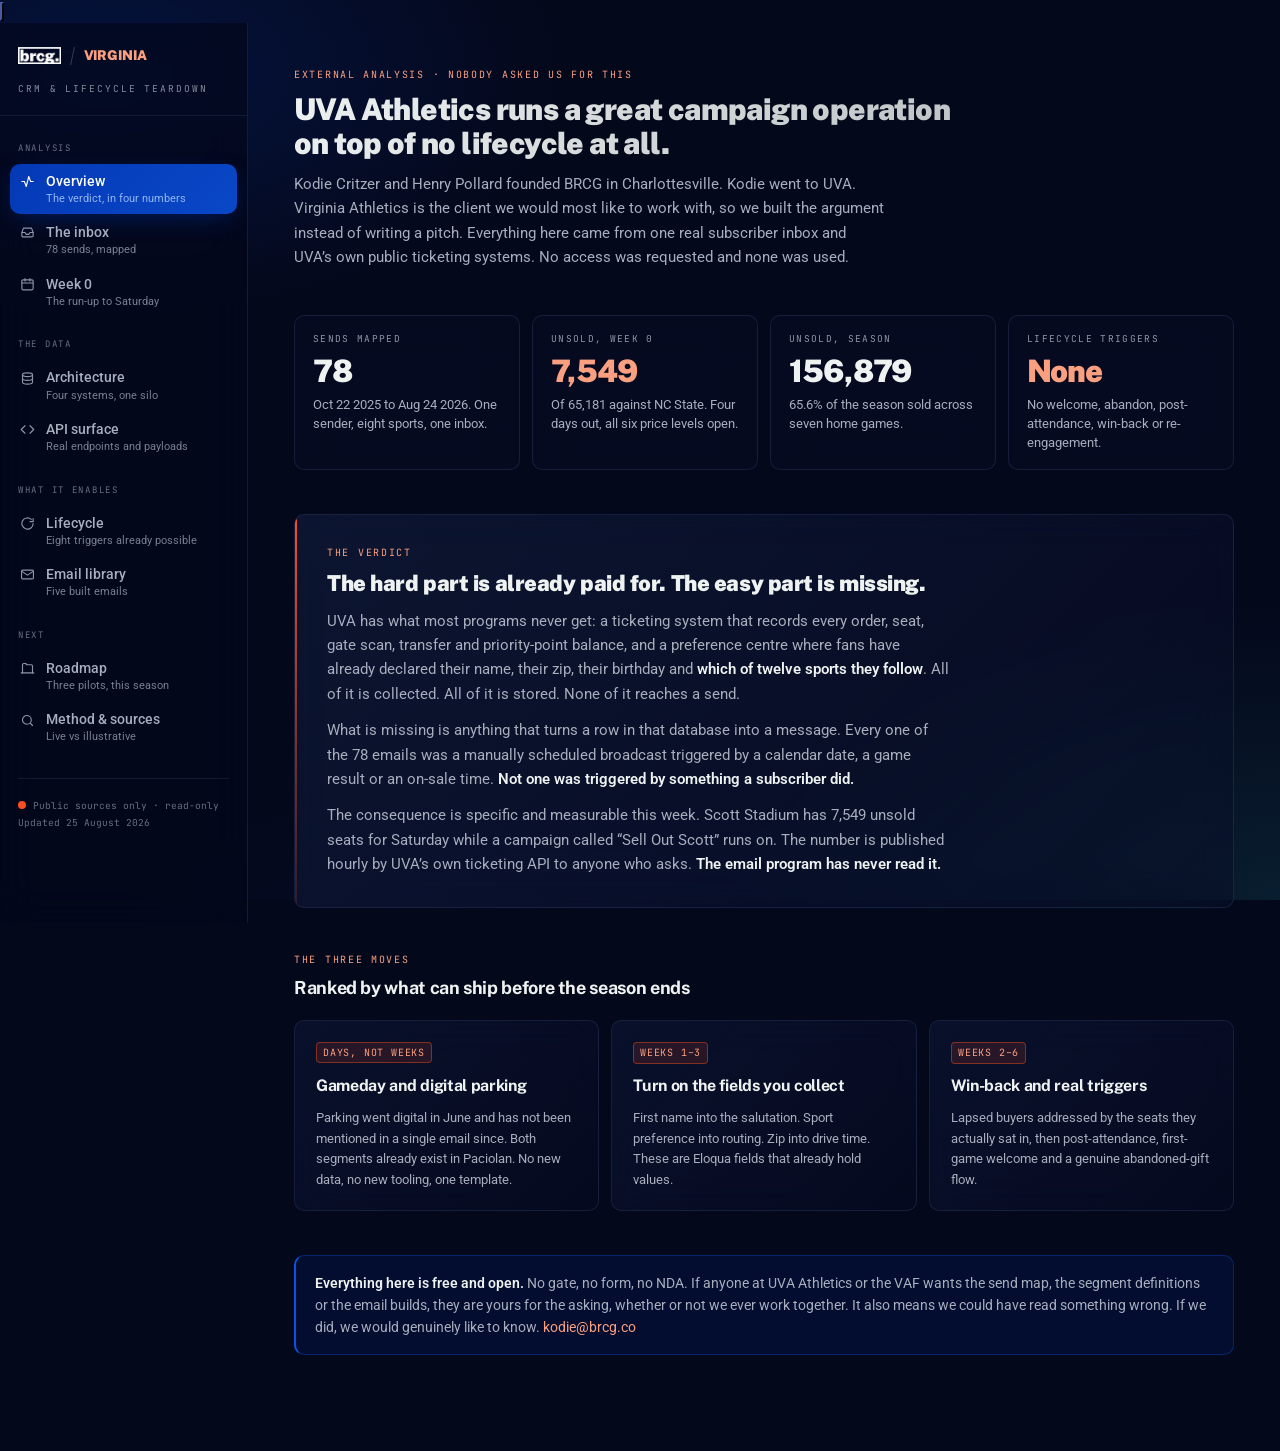
==== index.html @ 4c3d3c2e "Rebuild as a Rover / IRONMAN generation portal Replaces the six-page static site with the portal pat" ====
<!DOCTYPE html>
<html lang="en">
<head>
<meta charset="utf-8">
<meta name="viewport" content="width=device-width, initial-scale=1">
<title>UVA Athletics &times; BRCG &mdash; CRM &amp; Lifecycle Teardown</title>
<meta name="description" content="An unsolicited CRM and lifecycle teardown of the UVA Athletics fan email program, built from a real subscriber inbox and public ticketing data by BRCG in Charlottesville.">
<meta property="og:title" content="UVA Athletics &times; BRCG &mdash; CRM &amp; Lifecycle Teardown">
<meta property="og:description" content="78 sends in 10 months of great campaign ops with no lifecycle underneath. 7,549 seats unsold for Week 0. Every figure read from UVA's own systems.">
<meta name="robots" content="index,follow">
<link rel="preconnect" href="https://fonts.googleapis.com">
<link rel="preconnect" href="https://fonts.gstatic.com" crossorigin>
<link href="https://fonts.googleapis.com/css2?family=Public+Sans:wght@400;600;700;900&family=Roboto:wght@400;500&family=JetBrains+Mono:wght@400;500&display=swap" rel="stylesheet">
<link rel="stylesheet" href="styles.css">
</head>
<body>

<button id="mtoggle" aria-expanded="false" aria-label="Toggle navigation">
  <svg viewBox="0 0 24 24" fill="none" stroke="currentColor" stroke-width="2" stroke-linecap="round">
    <path d="M3 6h18M3 12h18M3 18h18"/></svg>
</button>

<div id="app">
  <aside id="side">
    <div class="lockup">
      <img class="b" src="assets/brcg-logo-white.png" alt="BRCG">
      <span class="x"></span>
      <span style="font-family:'Public Sans',sans-serif;font-weight:900;font-size:13.5px;letter-spacing:-.01em;color:hsl(var(--im-fg))">VIRGINIA</span>
    </div>
    <div class="subtitle">CRM &amp; lifecycle teardown</div>
    <nav id="nav"></nav>
    <div class="foot">
      <span class="live-dot"></span>Public sources only &middot; read-only<br>
      <span id="upd"></span>
    </div>
  </aside>

  <main>
    <section class="panel on" id="p-overview">
  <div class="eyebrow">External analysis &middot; nobody asked us for this</div>
  <h2 class="ttl">UVA Athletics runs a great campaign operation<br>on top of no lifecycle at all.</h2>
  <p class="lede">
    Kodie Critzer and Henry Pollard founded BRCG in Charlottesville. Kodie went to UVA. Virginia Athletics is
    the client we would most like to work with, so we built the argument instead of writing a pitch. Everything
    here came from one real subscriber inbox and UVA&rsquo;s own public ticketing systems. No access was
    requested and none was used.
  </p>

  <div class="grid g4 sec">
    <div class="stat"><div class="k">Sends mapped</div><div class="v">78</div><div class="s">Oct 22 2025 to Aug 24 2026. One sender, eight sports, one inbox.</div></div>
    <div class="stat acc"><div class="k">Unsold, Week 0</div><div class="v">7,549</div><div class="s">Of 65,181 against NC State. Four days out, all six price levels open.</div></div>
    <div class="stat"><div class="k">Unsold, season</div><div class="v">156,879</div><div class="s">65.6% of the season sold across seven home games.</div></div>
    <div class="stat acc"><div class="k">Lifecycle triggers</div><div class="v">None</div><div class="s">No welcome, abandon, post-attendance, win-back or re-engagement.</div></div>
  </div>

  <div class="sec verdict">
    <div class="eyebrow">The verdict</div>
    <h3>The hard part is already paid for. The easy part is missing.</h3>
    <p>UVA has what most programs never get: a ticketing system that records every order, seat, gate scan,
    transfer and priority-point balance, and a preference centre where fans have already declared their name,
    their zip, their birthday and <strong>which of twelve sports they follow</strong>. All of it is collected.
    All of it is stored. None of it reaches a send.</p>
    <p>What is missing is anything that turns a row in that database into a message. Every one of the 78 emails
    was a manually scheduled broadcast triggered by a calendar date, a game result or an on-sale time.
    <strong>Not one was triggered by something a subscriber did.</strong></p>
    <p>The consequence is specific and measurable this week. Scott Stadium has 7,549 unsold seats for Saturday
    while a campaign called &ldquo;Sell Out Scott&rdquo; runs on. The number is published hourly by UVA&rsquo;s
    own ticketing API to anyone who asks. <strong>The email program has never read it.</strong></p>
  </div>

  <div class="sec">
    <div class="sec-h"><div class="eyebrow">The three moves</div>
      <h3>Ranked by what can ship before the season ends</h3></div>
    <div class="grid g3">
      <div class="card"><span class="tag brand">Days, not weeks</span>
        <h3 style="font-size:16px;margin-top:11px">Gameday and digital parking</h3>
        <p class="note" style="margin-top:9px">Parking went digital in June and has not been mentioned in a
        single email since. Both segments already exist in Paciolan. No new data, no new tooling, one
        template.</p></div>
      <div class="card"><span class="tag brand">Weeks 1&ndash;3</span>
        <h3 style="font-size:16px;margin-top:11px">Turn on the fields you collect</h3>
        <p class="note" style="margin-top:9px">First name into the salutation. Sport preference into routing.
        Zip into drive time. These are Eloqua fields that already hold values.</p></div>
      <div class="card"><span class="tag brand">Weeks 2&ndash;6</span>
        <h3 style="font-size:16px;margin-top:11px">Win-back and real triggers</h3>
        <p class="note" style="margin-top:9px">Lapsed buyers addressed by the seats they actually sat in, then
        post-attendance, first-game welcome and a genuine abandoned-gift flow.</p></div>
    </div>
  </div>

  <div class="sec">
    <div class="banner"><b>Everything here is free and open.</b> No gate, no form, no NDA. If anyone at
    UVA Athletics or the VAF wants the send map, the segment definitions or the email builds, they are yours
    for the asking, whether or not we ever work together. It also means we could have read something wrong.
    If we did, we would genuinely like to know. <a href="mailto:kodie@brcg.co">kodie@brcg.co</a></div>
  </div>
</section><section class="panel" id="p-inbox">
  <div class="eyebrow">01 &middot; The inbox</div>
  <h2 class="ttl">78 emails. One sender. Zero segmentation.</h2>
  <p class="lede">
    Pulled from a live UVA Athletics subscriber inbox between Oct 22 2025 and Aug 24 2026. Every send arrives
    from <code>updates@go.virginiasports.com</code> on Oracle Eloqua. Cadence is roughly one every four days,
    across eight sports, to one person, regardless of stated interest.
  </p>

  <div class="grid g4 sec">
    <div class="stat"><div class="k">Total sends</div><div class="v">78</div>
      <div class="s">306 days. 75 from Eloqua, 2 CavFutures, 1 personal Outlook.</div></div>
    <div class="stat"><div class="k">Average gap</div><div class="v">3.9d</div>
      <div class="s">August ran one every 2.3 days, including two on Aug 19 thirteen hours apart.</div></div>
    <div class="stat acc"><div class="k">Personalization</div><div class="v">0%</div>
      <div class="s">First name is required on their own form and appears in no send.</div></div>
    <div class="stat"><div class="k">Sending stacks</div><div class="v">3</div>
      <div class="s">Eloqua, personal Outlook, Mailchimp. Zero integration between them.</div></div>
  </div>

  <div class="sec">
    <div class="sec-h"><div class="eyebrow">The finding that reframes everything</div>
      <h3>UVA already collects the segmentation it is not using</h3>
      <p>The public form at <code>app.virginiasports.com/preferences</code>, linked in the footer of all 78
      emails, asks every subscriber for their identity, their interests and their sports. It writes all of it
      to Eloqua. Nothing reads it back.</p></div>
    <div class="grid g3">
      <div class="card"><div class="eyebrow">Identity collected</div>
        <p class="note" style="margin-top:11px;line-height:2">
        <b style="color:hsl(var(--foreground))">First name</b> &mdash; required<br>
        <b style="color:hsl(var(--foreground))">Last name</b> &mdash; required<br>
        Zip / postal code<br>Birthday (MM/DD/YYYY)</p></div>
      <div class="card"><div class="eyebrow">Content categories</div>
        <p class="note" style="margin-top:11px;line-height:2">
        Ticket Information &amp; Special Offers<br>Virginia Athletics Foundation<br>
        Virginia Sports Properties<br>Jeff White &middot; Weekly Hoo Mail<br>
        <b style="color:hsl(var(--foreground))">Game Day Info</b></p></div>
      <div class="card"><div class="eyebrow">Sport preferences stored</div>
        <p class="note" style="margin-top:11px">All Sports, Football, Baseball, Softball, Volleyball,
        Men&rsquo;s &amp; Women&rsquo;s Basketball, Men&rsquo;s &amp; Women&rsquo;s Lacrosse,
        Men&rsquo;s &amp; Women&rsquo;s Soccer, All Other Olympic Sports.</p>
        <p class="note" style="margin-top:10px"><code>hiddenField&ndash;hiddenField12</code></p></div>
    </div>
    <div class="banner warn" style="margin-top:14px"><b>And the one control that does work is the blunt one.</b>
    Every footer reads &ldquo;by unsubscribing you are opting out of ALL email communications from University of
    Virginia Athletics.&rdquo; Granular preferences on the way in, a single global switch on the way out. A donor
    who wants fewer football promos has one lever, and pulling it also ends VAF communications, season-ticket
    renewals and postseason notices.</div>
  </div>

  <div class="sec">
    <div class="sec-h"><div class="eyebrow">What the calendar proves</div>
      <h3>Triggers observed, and triggers never observed</h3></div>
    <div class="cmp">
      <div class="col">
        <span class="tag neutral">Observed</span>
        <h3>What fires a send today</h3>
        <ul>
          <li>A game result</li>
          <li>A ticket on-sale date</li>
          <li>A schedule release</li>
          <li>A coach hire</li>
          <li>A date on the marketing calendar</li>
        </ul>
      </div>
      <div class="col next">
        <span class="tag brand">Not observed</span>
        <h3>What never fires a send</h3>
        <ul>
          <li>Signing up</li>
          <li>Abandoning a cart or a gift</li>
          <li>Walking through the gate</li>
          <li>Failing to renew</li>
          <li>Listing or transferring a ticket</li>
          <li>Crossing a priority-points threshold</li>
        </ul>
      </div>
    </div>
  </div>
</section><section class="panel" id="p-week0">
  <div class="eyebrow">02 &middot; Week 0</div>
  <h2 class="ttl">22 sends into kickoff.<br>The best window of the year.</h2>
  <p class="lede">
    Virginia opens the 2026 season at home against NC State on Saturday Aug 29, a Week 0 kickoff with no
    competition for attention. Between June 1 and August 24 the program sent 22 emails into that window, ten
    of them in August alone. This is the highest-intent selling period on the calendar.
  </p>

  <div class="grid g4 sec">
    <div class="stat"><div class="k">Sends, Jun 1 to Aug 24</div><div class="v">22</div><div class="s">84 days, one every 3.8 days. No gap longer than 11 days.</div></div>
    <div class="stat"><div class="k">Sends in August</div><div class="v">10</div><div class="s">23 days, one every 2.3 days. Two on Aug 19, thirteen hours apart.</div></div>
    <div class="stat acc"><div class="k">Home games on sale</div><div class="v">7 of 7</div><div class="s">Verified on the live Paciolan store. NC State included.</div></div>
    <div class="stat acc"><div class="k">Emails using known data</div><div class="v">0</div><div class="s">No first name, no sport, no zip, no purchase history.</div></div>
  </div>

  <div class="sec">
    <div class="sec-h"><div class="eyebrow">Credit where it is due</div>
      <h3>This is a functioning campaign operation and the offer work is good</h3></div>
    <div class="grid g3">
      <div class="card"><p class="note"><b style="color:hsl(var(--foreground))">Real price laddering.</b>
        Mini plans from $99, Family Four Pack from $25 a seat, $50 lower-endzone pairs, 25% and 30% flash
        windows.</p></div>
      <div class="card"><p class="note"><b style="color:hsl(var(--foreground))">Partner revenue delivered.</b>
        REVELxp tailgates, a Papa John&rsquo;s tie-in and Virginia Sports Properties inventory all
        monetised.</p></div>
      <div class="card"><p class="note"><b style="color:hsl(var(--foreground))">Shipping on deadline.</b>
        22 sends in 84 days with no missed week. That is the hard part, and it is already solved.</p></div>
    </div>
  </div>

  <div class="sec">
    <div class="sec-h"><div class="eyebrow">Live inventory</div>
      <h3>The whole season, by how full it is</h3>
      <p>Saturday is the tightest ticket on the schedule by a wide margin. Every other home game is sitting
      around 61%.</p></div>
    <div class="card"><div class="tw"><table class="slt">
      <thead><tr><th></th><th>Opponent</th><th class="num">Kickoff</th><th>Sold</th>
      <th class="num" style="text-align:right">%</th>
      <th class="num" style="text-align:right">Seats left</th></tr></thead>
      <tbody><tr class="hot">
          <td style="width:34px"><img src="https://s3.us-west-2.amazonaws.com/pachtml-production/www/virginia/images/logos/NCState.png" alt=""></td>
          <td class="opp">NC State</td>
          <td class="num">Sat Aug 29 &middot; 3:30 PM</td>
          <td style="width:120px"><div class="bar"><i style="width:88.4%"></i></div></td>
          <td class="num" style="text-align:right">88.4%</td>
          <td class="num" style="text-align:right">7,549</td>
        </tr><tr>
          <td style="width:34px"><img src="https://s3.us-west-2.amazonaws.com/pachtml-production/www/virginia/images/logos/NorfolkState.png" alt=""></td>
          <td class="opp">Norfolk State</td>
          <td class="num">Fri Sep 11 &middot; 7:00 PM</td>
          <td style="width:120px"><div class="bar"><i style="width:60.4%"></i></div></td>
          <td class="num" style="text-align:right">60.4%</td>
          <td class="num" style="text-align:right">25,816</td>
        </tr><tr>
          <td style="width:34px"><img src="https://s3.us-west-2.amazonaws.com/pachtml-production/www/virginia/images/logos/Delaware.png" alt=""></td>
          <td class="opp">Delaware</td>
          <td class="num">Sat Sep 26 &middot; TBD</td>
          <td style="width:120px"><div class="bar"><i style="width:61.7%"></i></div></td>
          <td class="num" style="text-align:right">61.7%</td>
          <td class="num" style="text-align:right">24,943</td>
        </tr><tr>
          <td style="width:34px"><img src="https://s3.us-west-2.amazonaws.com/pachtml-production/www/virginia/images/logos/Syracuse.png" alt=""></td>
          <td class="opp">Syracuse</td>
          <td class="num">Sat Oct 10 &middot; TBD</td>
          <td style="width:120px"><div class="bar"><i style="width:61.6%"></i></div></td>
          <td class="num" style="text-align:right">61.6%</td>
          <td class="num" style="text-align:right">25,048</td>
        </tr><tr>
          <td style="width:34px"><img src="https://s3.us-west-2.amazonaws.com/pachtml-production/www/virginia/images/logos/Duke.png" alt=""></td>
          <td class="opp">Duke</td>
          <td class="num">Fri Oct 23 &middot; 7:00 PM</td>
          <td style="width:120px"><div class="bar"><i style="width:64.7%"></i></div></td>
          <td class="num" style="text-align:right">64.7%</td>
          <td class="num" style="text-align:right">22,999</td>
        </tr><tr>
          <td style="width:34px"><img src="https://s3.us-west-2.amazonaws.com/pachtml-production/www/virginia/images/logos/California.png" alt=""></td>
          <td class="opp">California</td>
          <td class="num">Sat Nov 14 &middot; TBD</td>
          <td style="width:120px"><div class="bar"><i style="width:61.0%"></i></div></td>
          <td class="num" style="text-align:right">61.0%</td>
          <td class="num" style="text-align:right">25,388</td>
        </tr><tr>
          <td style="width:34px"><img src="https://s3.us-west-2.amazonaws.com/pachtml-production/www/virginia/images/logos/NorthCarolina.png" alt=""></td>
          <td class="opp">North Carolina</td>
          <td class="num">Sat Nov 21 &middot; TBD</td>
          <td style="width:120px"><div class="bar"><i style="width:61.4%"></i></div></td>
          <td class="num" style="text-align:right">61.4%</td>
          <td class="num" style="text-align:right">25,136</td>
        </tr></tbody></table></div>
      <p class="note" style="margin-top:14px">Seven home games &middot; 456,261 seats &middot;
      65.6% sold &middot; <b style="color:hsl(var(--foreground))">156,879 still available
      across the season</b>. Read from <code>pac-api/catalog/eventDetailMPT</code>, Aug 25 2026.</p>
    </div>
  </div>

  <div class="sec">
    <div class="sec-h"><div class="eyebrow">The gaps</div>
      <h3>Seven things the run-up left on the table</h3>
      <p>None of these require a new platform, a data purchase or a migration.</p></div>
    <div class="card"><div class="tw"><table>
      <thead><tr><th style="width:104px">Gap</th><th style="width:42%">What was missing</th>
        <th>The send that should have gone</th></tr></thead>
      <tbody>
        <tr><td><span class="tag bad">Parking</span></td>
          <td>Parking went digital on Jun 24. Hangtags gone for football, both basketballs and baseball.
          Announced as a news post, 66 days before kickoff. <strong>Never mentioned in any of the 22
          emails.</strong></td>
          <td>Permit holders only, T&minus;21 and T&minus;5. Screenshot walkthrough, app deep link, transfer
          instructions. The highest-volume support call UVA is about to receive, and entirely preventable.</td></tr>
        <tr><td><span class="tag bad">Gameday</span></td>
          <td>The preference centre offers a &ldquo;Game Day Info&rdquo; category and subscribers opt into it.
          Four days out, the last send was a tailgate upsell.</td>
          <td>Thursday before each home game to ticket holders. Kickoff, gates, bag policy, digital ticket and
          parking retrieval, weather. Zero sell.</td></tr>
        <tr><td><span class="tag bad">Win-back</span></td>
          <td>A 2024 season-ticket holder who did not renew received the identical 22 sends as someone who has
          never purchased. Paciolan knows the difference.</td>
          <td>Name the real section and row. Same-or-better seat for Week 0. Proven intent is the cheapest
          conversion in the file.</td></tr>
        <tr><td><span class="tag bad">Sport</span></td>
          <td>Men&rsquo;s basketball schedule news went to the whole file on Aug 20, nine days before a football
          home opener. Twelve sport preferences sit unused in Eloqua.</td>
          <td>One trigger, split on the sport-affinity field already on the record. A segmentation build, not a
          data build.</td></tr>
        <tr><td><span class="tag bad">Geography</span></td>
          <td>Zip is collected. A fan in Charlottesville and one in Northern Virginia got the same push for a
          3:30 Saturday kickoff.</td>
          <td>Drive-time framing by radius. Inside 30 miles, 60 to 120, and beyond.</td></tr>
        <tr><td><span class="tag bad">Identity</span></td>
          <td>First name is required on the subscription form and appears in zero sends. The Aug 18 letter from
          the Director of Athletics opens &ldquo;Wahoo Nation.&rdquo;</td>
          <td>A one-line template change with no data work behind it. The lowest-effort item on this list.</td></tr>
        <tr><td><span class="tag bad">Support</span></td>
          <td>The Aug 24 game-week email routes questions to a ticket office open Monday to Friday, 9 to 5.
          The game is Saturday.</td>
          <td>Self-serve block with app deep links, plus a gameday SMS line. Deflect the call rather than route
          it somewhere closed.</td></tr>
      </tbody></table></div></div>
  </div>
</section><section class="panel" id="p-data">
  <div class="eyebrow">03 &middot; Architecture</div>
  <h2 class="ttl">Three systems that hold everything<br>and one that sends everything.</h2>
  <p class="lede">
    The fan email program runs on Oracle Eloqua via WMT Digital. VAF major-gift outreach happens one to one from
    personal Outlook. CavFutures NIL is on Mailchimp. Paciolan sits underneath all of it holding the
    transactional truth. The four do not talk.
  </p>

  <div class="sec">
    <div class="sec-h"><div class="eyebrow">Today</div><h3>Every arrow that should exist is missing</h3></div>
    <div class="card"><div class="tw"><table>
      <thead><tr><th style="width:118px">State</th><th style="width:150px">System</th>
        <th>What it holds, and what it does not do with it</th></tr></thead>
      <tbody>
        <tr><td><span class="tag good">Live</span><div style="font-size:12.5px;margin-top:7px">Ticketing</div></td>
          <td><strong>Paciolan</strong></td>
          <td>Orders, seats, gate scans, transfers, resale listings, priority points, giving level, parking
          SKUs, membership tier. The richest behavioural data in the building.
          <code>org VIRGINIA</code> <code>account 772</code></td></tr>
        <tr><td><span class="tag good">Live</span><div style="font-size:12.5px;margin-top:7px">Email</div></td>
          <td><strong>Oracle Eloqua</strong></td>
          <td>First name, last name, zip, birthday, six content categories, twelve sport preferences. Collected
          on the public preference form, written to hidden fields, never merged into a send. Run by WMT
          Digital.</td></tr>
        <tr><td><span class="tag bad">Silo</span><div style="font-size:12.5px;margin-top:7px">Major gifts</div></td>
          <td><strong>Personal Outlook</strong></td>
          <td>One-to-one VAF outreach from a personal mailbox. No record reaches the email platform, so a
          major-gift prospect can receive a mass solicitation the same week.</td></tr>
        <tr><td><span class="tag bad">Silo</span><div style="font-size:12.5px;margin-top:7px">NIL</div></td>
          <td><strong>Mailchimp</strong></td>
          <td>CavFutures on a separate list with separate suppression. Invisible to both of the others.</td></tr>
      </tbody></table></div></div>
    <div class="banner" style="margin-top:14px"><b>One exception worth crediting.</b> Ticketing and fundraising
    already meet at checkout. The NC State event record carries an <code>OFFERS_AND_ROUNDUPS</code> block with a
    VAF donation at $250 / $100 / $50 / $25 / $10 plus a round-up. The silo this teardown describes is an email
    silo, not a systems silo.</div>
  </div>

  <div class="sec">
    <div class="sec-h"><div class="eyebrow">What we would build</div>
      <h3>A lifecycle layer that replaces nothing</h3>
      <p>Eloqua stays. Paciolan stays. WMT stays. A thin layer reads behaviour, resolves identity, and lets a
      send be entered by something a fan did rather than a date on a calendar.</p></div>
    <div class="grid g3">
      <div class="card"><span class="tag good">Source</span>
        <h3 style="font-size:16px;margin-top:11px">Paciolan + Eloqua</h3>
        <p class="note" style="margin-top:9px">Order history, gate scans, points, transfers, live inventory,
        plus the preference-centre fields already captured against each contact.</p></div>
      <div class="card"><span class="tag brand">New</span>
        <h3 style="font-size:16px;margin-top:11px">Identity and event layer</h3>
        <p class="note" style="margin-top:9px">Reconcile the Paciolan patron ID against the Eloqua contact.
        Emit behavioural events: purchased, scanned, lapsed, listed, upgraded, abandoned.</p></div>
      <div class="card"><span class="tag good">Send</span>
        <h3 style="font-size:16px;margin-top:11px">Eloqua, unchanged</h3>
        <p class="note" style="margin-top:9px">Same platform, same templates, same agency. The only difference
        is what can start a send.</p></div>
    </div>
  </div>

  <div class="sec">
    <div class="sec-h"><div class="eyebrow">The record</div><h3>Four layers already on a patron</h3></div>
    <div class="card"><div class="tw"><table>
      <thead><tr><th style="width:22%">Layer</th><th style="width:36%">What it holds</th>
        <th>What it unlocks</th><th style="width:118px">State</th></tr></thead>
      <tbody>
        <tr><td><strong>Identity and location</strong></td>
          <td>Account ID, name, email, mailing address and zip, phone, household links.</td>
          <td>First-name merge, drive-time segmentation, household de-duplication.</td>
          <td><span class="tag good">Collected</span></td></tr>
        <tr><td><strong>Transactions</strong></td>
          <td>Every order by event: section, row, seat, price level, promo used, add-ons, purchase date
          relative to the game, channel.</td>
          <td>Win-back on real seats, partial-plan completion, tier upgrade paths.</td>
          <td><span class="tag good">Collected</span></td></tr>
        <tr><td><strong>Access and behaviour</strong></td>
          <td>Barcode scans at the gate, digital transfers, resale listings, My Account logins, app installs.</td>
          <td>Post-attendance follow-up, no-show recovery, churn detection before renewal.</td>
          <td><span class="tag good">Collected</span></td></tr>
        <tr><td><strong>Giving and priority</strong></td>
          <td>Priority-points balance, giving level, VAF tier, seat and parking eligibility, pledge status.</td>
          <td>Points-threshold nudges, benefit-gated offers, donor onboarding.</td>
          <td><span class="tag warn">Hidden</span></td></tr>
      </tbody></table></div></div>
    <div class="banner warn" style="margin-top:14px"><b>The priority-points case is the sharpest one.</b>
    The patron endpoint returns <code>custPriPoints</code>, <code>donPriPoints</code>,
    <code>orderPriPtsTotal</code> and <code>priPtsTotal</code> on every account load. But UVA&rsquo;s live config
    has <code>myprioritypoints.enabled = false</code> and <code>newmygivinghistory.enabled = false</code>, so the
    fan cannot see the balance in My Account either. It is computed continuously and shown to nobody.</div>
  </div>

  <div class="sec">
    <div class="sec-h"><div class="eyebrow">Platform capability</div>
      <h3>Switched on and unused, or switched off entirely</h3>
      <p>Read from the public config endpoint. These are features UVA already pays for.</p></div>
    <div class="cmp">
      <div class="col">
        <span class="tag good">Enabled</span>
        <h3>Never mentioned in an email</h3>
        <ul>
          <li><code>findPromotions</code> + <code>promos</code> &mdash; a targeted promotion engine</li>
          <li><code>donationoffers</code> + <code>donationpages</code> &mdash; giving inside the ticket cart</li>
          <li><code>addons</code>, <code>combos</code> &mdash; parking and chairbacks bundled at purchase</li>
          <li><code>students</code> with Shibboleth SSO &mdash; student ticketing</li>
        </ul>
      </div>
      <div class="col next">
        <span class="tag warn">Off, or configured onto nothing</span>
        <h3>Capability paid for, not used</h3>
        <ul>
          <li><code>myprioritypoints</code>, <code>newmygivinghistory</code> &mdash; both false</li>
          <li><code>billplans</code> &mdash; enabled, but <code>HAS_BILL_PLANS</code> false on all ten upcoming events</li>
          <li><code>maxOrderHistoryMonthRange</code> &mdash; 12 months, shorter than the win-back window</li>
          <li><code>displayallfees</code> &mdash; false, so fees appear late in the flow</li>
        </ul>
      </div>
    </div>
  </div>
</section><section class="panel" id="p-apis">
  <div class="eyebrow">04 &middot; API surface</div>
  <h2 class="ttl">The endpoints that already answer<br>every question a send would ask.</h2>
  <p class="lede">
    Paciolan&rsquo;s developer documentation is partner-gated. Everything below instead comes from UVA&rsquo;s own
    live implementation: the public catalog endpoints, and a network capture of one ordinary logged-in fan
    session. The route names and field names are the real ones. No personal data appears anywhere here.
  </p>

  <div class="sec">
    <div class="sec-h"><div class="eyebrow">The routes</div><h3>Eight calls the site already makes</h3></div>
    <div class="card"><div class="tw"><table>
      <thead><tr><th style="width:38%">Endpoint</th><th>Returns</th><th style="width:24%">Drives</th></tr></thead>
      <tbody>
        <tr><td><code>pac-api/catalog/eventDetailMPT/{season}/{event}</code></td>
          <td>Capacity, unsold count, sold-out flag, promo flag, on-sale timestamp, donation offers.</td>
          <td>Inventory-aware sends. Scarcity versus discount.</td></tr>
        <tr><td><code>pac-api/seat-availability/event-id/{id}/pricelevel</code></td>
          <td>Availability by price tier, hold codes, platinum markers.</td>
          <td>Tier-targeted offers, upgrade paths.</td></tr>
        <tr><td><code>pac-api/orderhistory</code></td>
          <td>Purchase history by event.</td><td>Lapsed win-back, partial-plan completion.</td></tr>
        <tr><td><code>pac-api/orderhistory/pendingTransfers</code></td>
          <td>Tickets transferred but not yet accepted.</td><td>Churn signal, guest capture.</td></tr>
        <tr><td><code>pac-api/order/ballena/upgrades</code></td>
          <td>Upgrade offers available against seats already owned.</td>
          <td>A personalised, revenue-positive email nobody sends.</td></tr>
        <tr><td><code>pac-api/memberships</code></td>
          <td>Membership tier and status.</td><td>Benefit gating, renewal timing.</td></tr>
        <tr><td><code>app/ws/patron/{id}/myAccount</code></td>
          <td>Priority points, student flag, exchange / transfer / return rights.</td>
          <td>Points-threshold nudges, eligibility-aware offers.</td></tr>
        <tr><td><code>pac-api/consumer/gql</code></td>
          <td>GraphQL. Every upcoming event across every sport in one call.</td>
          <td>Cross-sport pull, dynamic schedule modules.</td></tr>
      </tbody></table></div></div>
  </div>

  <div class="sec">
    <div class="sec-h"><div class="eyebrow">Real payload</div><h3>Event inventory</h3>
      <p>Trimmed from the live NC State response. One object carries the seat count, the theme, the on-sale
      time and the entire donation ladder.</p></div>
    <div class="card">
      <span class="tag brand">GET</span>
      <div class="code-frame" style="margin-top:11px">pac-api/catalog/eventDetailMPT/F26/F01</div>
      <div class="code-frame" style="margin-top:12px;word-break:normal">{<br>
      &nbsp;&nbsp;"ITEMCD": "F01",&nbsp;&nbsp;"EVENTNAME": "NC State",<br>
      &nbsp;&nbsp;"FAC_TITLE": "Scott Stadium",<br>
      &nbsp;&nbsp;"EVENTDTFAC": "2026-08-29T15:30:00.000Z",<br>
      &nbsp;&nbsp;"SALEFROMDT": "2026-07-01T09:00:00.000Z",<br>
      &nbsp;&nbsp;"SOLD_OUT": false,&nbsp;&nbsp;"HASPROMO": true,<br>
      &nbsp;&nbsp;<b style="color:hsl(var(--im-fg))">"AVAILABLE": 7549,</b>&nbsp;&nbsp;&nbsp;&nbsp;&#47;&#47; the number no email reads<br>
      &nbsp;&nbsp;<b style="color:hsl(var(--im-fg))">"TOTALCAPACITY": 65181,</b><br>
      &nbsp;&nbsp;"HAS_BILL_PLANS": false,<br>
      &nbsp;&nbsp;"EVENT_MESSAGE": "Paint the Town ORANGE! Fan-First discounts...",<br>
      &nbsp;&nbsp;"OFFERS_AND_ROUNDUPS": [{ "CATEGORY": "DO",<br>
      &nbsp;&nbsp;&nbsp;&nbsp;"OFFER_DETAILS": { "ITEMNAME": "Virginia Athletics Foundation Donation",<br>
      &nbsp;&nbsp;&nbsp;&nbsp;&nbsp;&nbsp;"ALLOWCUSTOMERAMOUNT": "Y",<br>
      &nbsp;&nbsp;&nbsp;&nbsp;&nbsp;&nbsp;"AMOUNTS": [25000, 10000, 5000, 2500, 1000] } }]&nbsp;&nbsp;&#47;&#47; cents<br>
      }</div>
    </div>
  </div>

  <div class="sec">
    <div class="sec-h"><div class="eyebrow">Real payload</div><h3>Patron record</h3>
      <p>Shape only, values removed. Note the four points fields, all populated on every account load, none of
      them surfaced to the fan or to a send.</p></div>
    <div class="card">
      <span class="tag brand">GET</span>
      <div class="code-frame" style="margin-top:11px">app/ws/patron/{id}/myAccount</div>
      <div class="code-frame" style="margin-top:12px;word-break:normal">{ "value": {<br>
      &nbsp;&nbsp;<b style="color:hsl(var(--im-fg))">"custPriPoints"</b>,&nbsp;&nbsp;&nbsp;&nbsp;&#47;&#47; customer priority points<br>
      &nbsp;&nbsp;<b style="color:hsl(var(--im-fg))">"donPriPoints"</b>,&nbsp;&nbsp;&nbsp;&nbsp;&nbsp;&#47;&#47; donor priority points<br>
      &nbsp;&nbsp;<b style="color:hsl(var(--im-fg))">"orderPriPtsTotal"</b>,&nbsp;&#47;&#47; points from orders<br>
      &nbsp;&nbsp;<b style="color:hsl(var(--im-fg))">"priPtsTotal"</b>,&nbsp;&nbsp;&nbsp;&nbsp;&nbsp;&nbsp;&#47;&#47; combined total<br>
      &nbsp;&nbsp;"patronVo": { "fname", "lname", "patronId", "cstmType", "isStudent",<br>
      &nbsp;&nbsp;&nbsp;&nbsp;"exchfl", "transferfl", "returnfl" },&nbsp;&nbsp;&#47;&#47; entitlements<br>
      &nbsp;&nbsp;"relatedSites": [ &#47;* seat + parking selection portals *&#47; ]<br>
      } }</div>
    </div>
  </div>

  <div class="sec">
    <div class="sec-h"><div class="eyebrow">Data template</div><h3>The merge-field contract</h3>
      <p>What a lifecycle layer would expose to the template. Every field below exists today. None require new
      data collection.</p></div>
    <div class="card"><div class="tw"><table>
      <thead><tr><th style="width:22%">Field</th><th style="width:28%">Source</th><th>Example</th>
        <th style="width:104px">In use</th></tr></thead>
      <tbody>
        <tr><td><code>first_name</code></td><td>Eloqua preference form</td><td class="num">Kodie</td><td><span class="tag bad">No</span></td></tr>
        <tr><td><code>sport_affinity[]</code></td><td>Eloqua hiddenField&ndash;12</td><td class="num">["football","mbb"]</td><td><span class="tag bad">No</span></td></tr>
        <tr><td><code>drive_time</code></td><td>Eloqua zip + patron address</td><td class="num">20 min</td><td><span class="tag bad">No</span></td></tr>
        <tr><td><code>last_seat</code></td><td>pac-api/orderhistory</td><td class="num">117 / K / 9-10</td><td><span class="tag bad">No</span></td></tr>
        <tr><td><code>games_attended</code></td><td>Barcode scans</td><td class="num">4 of 7</td><td><span class="tag bad">No</span></td></tr>
        <tr><td><code>priority_points</code></td><td>app/ws/patron myAccount</td><td class="num">84</td><td><span class="tag bad">No</span></td></tr>
        <tr><td><code>upgrade_offer</code></td><td>order/ballena/upgrades</td><td class="num">Preferred, +$34</td><td><span class="tag bad">No</span></td></tr>
        <tr><td><code>event.available</code></td><td>catalog/eventDetailMPT</td><td class="num">7549</td><td><span class="tag bad">No</span></td></tr>
        <tr><td><code>event.pct_sold</code></td><td>Derived</td><td class="num">88.4</td><td><span class="tag bad">No</span></td></tr>
        <tr><td><code>parking_sku</code></td><td>Order add-ons</td><td class="num">null</td><td><span class="tag bad">No</span></td></tr>
      </tbody></table></div></div>
  </div>

  <div class="sec">
    <div class="sec-h"><div class="eyebrow">Data template</div><h3>A worked trigger binding</h3>
      <p>The same 600px Eloqua template, entered by a behaviour instead of a calendar date.</p></div>
    <div class="card">
      <div class="code-frame" style="word-break:normal">
      <span style="color:hsl(var(--muted-foreground)/.7)"># entry</span><br>
      when:&nbsp;&nbsp;&nbsp;&nbsp;&nbsp;&nbsp;orderhistory.last_order_season in ["F24", "F25"]<br>
      &nbsp;&nbsp;&nbsp;&nbsp;&nbsp;&nbsp;&nbsp;&nbsp;&nbsp;&nbsp;and orderhistory.orders_this_season == 0<br>
      &nbsp;&nbsp;&nbsp;&nbsp;&nbsp;&nbsp;&nbsp;&nbsp;&nbsp;&nbsp;and event.days_until between 3 and 10<br><br>
      <span style="color:hsl(var(--muted-foreground)/.7)"># suppression</span><br>
      unless:&nbsp;&nbsp;&nbsp;&nbsp;contact.opted_out<br>
      &nbsp;&nbsp;&nbsp;&nbsp;&nbsp;&nbsp;&nbsp;&nbsp;&nbsp;&nbsp;or orderhistory.has_order(event.id)<br>
      &nbsp;&nbsp;&nbsp;&nbsp;&nbsp;&nbsp;&nbsp;&nbsp;&nbsp;&nbsp;or sends.last_7d &gt;= 2<br><br>
      <span style="color:hsl(var(--muted-foreground)/.7)"># payload</span><br>
      merge:<br>
      &nbsp;&nbsp;first_name:&nbsp;&nbsp;&nbsp;&nbsp;&nbsp;patron.fname<br>
      &nbsp;&nbsp;last_seat:&nbsp;&nbsp;&nbsp;&nbsp;&nbsp;&nbsp;orderhistory.last.section + "/" + row<br>
      &nbsp;&nbsp;games_attended: scans.count(season="F25")<br>
      &nbsp;&nbsp;points:&nbsp;&nbsp;&nbsp;&nbsp;&nbsp;&nbsp;&nbsp;&nbsp;patron.priPtsTotal<br>
      &nbsp;&nbsp;seats_left:&nbsp;&nbsp;&nbsp;&nbsp;&nbsp;event.AVAILABLE<br>
      &nbsp;&nbsp;pct_sold:&nbsp;&nbsp;&nbsp;&nbsp;&nbsp;&nbsp;&nbsp;100 * (event.TOTALCAPACITY - event.AVAILABLE) / event.TOTALCAPACITY<br>
      &nbsp;&nbsp;upgrade:&nbsp;&nbsp;&nbsp;&nbsp;&nbsp;&nbsp;&nbsp;&nbsp;upgrades.best(patron.id, event.id)<br><br>
      <span style="color:hsl(var(--muted-foreground)/.7)"># measure</span><br>
      against:&nbsp;&nbsp;&nbsp;holdout 10%, orders attributed 7-day click / 1-day view
      </div>
    </div>
  </div>
</section><section class="panel" id="p-lifecycle">
  <div class="eyebrow">05 &middot; Lifecycle</div>
  <h2 class="ttl">Eight sends the ticketing system<br>could already be firing.</h2>
  <p class="lede">
    Each one names the field that drives it. None require new data collection, a platform migration or leaving
    Eloqua. Seven home games remain after Week 0, which is seven live tests rather than a planning cycle.
  </p>

  <div class="sec">
    <div class="card"><div class="tw"><table>
      <thead><tr><th style="width:104px">Trigger</th><th style="width:30%">Signal</th>
        <th>The send</th><th style="width:124px">Timing</th></tr></thead>
      <tbody>
        <tr><td><span class="tag brand">Proximity</span></td>
          <td><code>zip</code> + <code>orders_lifetime = 0</code> + <code>opens &gt; 25%</code></td>
          <td><strong>&ldquo;You&rsquo;re 20 minutes from kickoff.&rdquo;</strong> One offer at the entry price,
          plus the parking instruction.</td><td class="num">T&minus;5 days</td></tr>
        <tr><td><span class="tag brand">Abandon</span></td>
          <td>evenue checkout session with no completed order</td>
          <td><strong>Wire the existing creative to the actual event.</strong> UVA already built this. The
          Aug 19 &ldquo;Finish Making Your Impact&rdquo; email exists and looks right; it just went out as a
          batch to people with no abandoned gift.</td><td class="num">T+2h, T+24h</td></tr>
        <tr><td><span class="tag brand">Attendance</span></td>
          <td><code>barcode_scan</code> on <code>first_order</code></td>
          <td><strong>&ldquo;You were 1 of 64,217.&rdquo;</strong> Multi-game step-up to attendees, a separate
          quieter note to no-shows.</td><td class="num">Whistle +90m</td></tr>
        <tr><td><span class="tag brand">Lapsed</span></td>
          <td><code>last_order_season</code> in F24/F25, no F26 order</td>
          <td><strong>&ldquo;Section 117 is still open.&rdquo;</strong> Name the real seats, offer
          same-or-better.</td><td class="num">T&minus;10 days</td></tr>
        <tr><td><span class="tag brand">Partial</span></td>
          <td><code>orders_this_season</code> vs <code>home_games_total</code></td>
          <td><strong>Complete the season, priced at the delta.</strong> Show what they own, show the gap,
          charge the difference.</td><td class="num">After game two</td></tr>
        <tr><td><span class="tag brand">Parking</span></td>
          <td><code>has_ticket = true</code> AND <code>parking_sku = null</code></td>
          <td><strong>Attach the pass and explain the new system.</strong> A revenue line and a support-cost
          line at the same time.</td><td class="num">T&minus;10, T&minus;3</td></tr>
        <tr><td><span class="tag brand">Points</span></td>
          <td><code>priPtsTotal</code> against the next tier</td>
          <td><strong>&ldquo;You&rsquo;re 41 points from priority parking.&rdquo;</strong> A progress bar and
          the exact gift that closes it.</td><td class="num">Quarterly</td></tr>
        <tr><td><span class="tag brand">Resale</span></td>
          <td><code>pendingTransfers</code> + secondary listings</td>
          <td><strong>Two branches.</strong> One game listed: help them sell it. Four or more: a renewal at
          risk, route it to a human at the VAF.</td><td class="num">On listing</td></tr>
      </tbody></table></div></div>
  </div>

  <div class="sec">
    <div class="sec-h"><div class="eyebrow">A worked journey</div>
      <h3>One fan, one season, entered by behaviour</h3></div>
    <div class="card flow">
      <div class="st"><div class="when">Week &minus;1</div><div class="what">
        <b>Win-back</b><span>Bought in 2025, nothing yet in 2026. The email names Section 117 and offers the
        same seats at last year&rsquo;s price. Entry: <code>orderhistory</code>.</span></div></div>
      <div class="st"><div class="when">Purchase +1h</div><div class="what">
        <b>Confirmation that sells nothing</b><span>Seats, kickoff, how digital parking works now, what to
        bring. Suppresses every promo for 48 hours.</span></div></div>
      <div class="st"><div class="when">Thursday</div><div class="what">
        <b>Gameday logistics</b><span>Gates, bag policy, ticket and parking retrieval, weather, traffic. Zero
        sell. Entry: holds a ticket for a home game in 48 hours.</span></div></div>
      <div class="st"><div class="when">Whistle +90m</div><div class="what">
        <b>Post-attendance</b><span>Scanned in, so the recap is true for them. Attendance count, next home
        game, upgrade offer if one exists. Entry: <code>barcode_scan</code>.</span></div></div>
      <div class="st"><div class="when">Game +3d</div><div class="what">
        <b>Points and progress</b><span>Balance after this purchase and distance to the next benefit tier. The
        number Paciolan already computes and nobody sees.</span></div></div>
      <div class="st"><div class="when">Season end</div><div class="what">
        <b>Renewal, priced honestly</b><span>Games attended, what they spent one at a time, what the season
        plan would have cost. Entry: final home game scanned.</span></div></div>
    </div>
  </div>

  <div class="sec">
    <div class="sec-h"><div class="eyebrow">Operating rules</div>
      <h3>How to run it so the numbers mean something</h3></div>
    <div class="grid g3">
      <div class="card"><span class="tag brand">Holdout</span>
        <h3 style="font-size:16px;margin-top:11px">10% of every trigger</h3>
        <p class="note" style="margin-top:9px">Withhold a random tenth from each behavioural send. Without it,
        incrementality is a guess and every win gets attributed to whichever email arrived last.</p></div>
      <div class="card"><span class="tag brand">Governance</span>
        <h3 style="font-size:16px;margin-top:11px">A frequency cap across teams</h3>
        <p class="note" style="margin-top:9px">On Aug 19 two emails went out thirteen hours apart from two
        different teams. A shared cap and a priority order stops that without a meeting.</p></div>
      <div class="card"><span class="tag brand">Suppression</span>
        <h3 style="font-size:16px;margin-top:11px">Behaviour beats calendar</h3>
        <p class="note" style="margin-top:9px">Anyone in a triggered flow drops out of the broadcast for its
        duration. Buyers stop seeing acquisition offers the moment they buy.</p></div>
    </div>
  </div>
</section><section class="panel" id="p-emails">
  <div class="eyebrow">06 &middot; Email library</div>
  <h2 class="ttl">UVA&rsquo;s own template. Five better sends.</h2>
  <p class="lede">
    Every mockup is built on UVA&rsquo;s real Eloqua template, not an interpretation of it. Same 600px table,
    same Arial, same navy and orange, same 2px buttons, and the live header, nav and footer images pulled
    straight from <code>img.virginiasports.com</code>. Nothing here needs a redesign or a new ESP. The only
    thing that changed is what the email knows about the person opening it.
  </p>
  <div class="banner" style="margin-top:22px"><b>The dark block at the bottom of each email is BRCG
  annotation</b>, deliberately styled so it cannot be mistaken for part of UVA&rsquo;s template.</div>
  <div class="sec">
    <div id="mstrip"></div>
    <div id="mwrap"></div>
  </div>
</section><section class="panel" id="p-roadmap">
  <div class="eyebrow">07 &middot; Roadmap</div>
  <h2 class="ttl">Three pilots, ranked by<br>what could ship before the season ends.</h2>
  <p class="lede">
    There are seven home games left after Week 0. That is seven live tests, not a planning cycle. Everything
    below runs on the current stack. Eloqua stays, Paciolan stays, nothing migrates. The order is by
    time-to-value, not by size.
  </p>

  <div class="sec grid" style="gap:12px">
    <div class="card">
      <div style="display:flex;justify-content:space-between;gap:16px;align-items:center;flex-wrap:wrap">
        <div style="display:flex;gap:11px;align-items:center;flex-wrap:wrap">
          <span class="tag brand">Pilot 1</span>
          <h3 style="font-size:16px">Gameday and digital parking</h3></div>
        <span class="tag neutral">Days, not weeks</span></div>
      <p class="note" style="margin-top:12px;max-width:92ch">The Thursday-before logistics email to ticket
      holders, and the digital-parking walkthrough to permit holders. Both segments already exist in Paciolan.
      No new data, no new tooling, one template. Deflects support volume on the first Saturday of a brand-new
      parking system. <b style="color:hsl(var(--foreground))">Lowest effort, fastest payback.</b></p>
    </div>
    <div class="card">
      <div style="display:flex;justify-content:space-between;gap:16px;align-items:center;flex-wrap:wrap">
        <div style="display:flex;gap:11px;align-items:center;flex-wrap:wrap">
          <span class="tag brand">Pilot 2</span>
          <h3 style="font-size:16px">Turn on the fields you already collect</h3></div>
        <span class="tag neutral">Weeks 1&ndash;3</span></div>
      <p class="note" style="margin-top:12px;max-width:92ch">First name into the salutation. Sport preference
      into routing, so basketball news stops landing on football-only fans. Zip into drive-time framing. These
      are Eloqua fields that already hold values, so this is a template and segmentation build, not a data
      project. <b style="color:hsl(var(--foreground))">Highest leverage per hour.</b></p>
    </div>
    <div class="card">
      <div style="display:flex;justify-content:space-between;gap:16px;align-items:center;flex-wrap:wrap">
        <div style="display:flex;gap:11px;align-items:center;flex-wrap:wrap">
          <span class="tag brand">Pilot 3</span>
          <h3 style="font-size:16px">Win-back and the real behavioural triggers</h3></div>
        <span class="tag neutral">Weeks 2&ndash;6, all season</span></div>
      <p class="note" style="margin-top:12px;max-width:92ch">2024 and 2025 purchasers with no 2026 order,
      addressed by the seats they actually sat in. Then the genuine behavioural triggers the program has never
      had: post-attendance follow-up, first-game welcome, and a real abandoned-gift flow for the VAF, one that
      fires on an actual abandoned gift. <b style="color:hsl(var(--foreground))">Biggest revenue line.</b></p>
    </div>
  </div>

  <div class="sec">
    <div class="sec-h"><div class="eyebrow">What we would need</div>
      <h3>Light access, no engineering work, no platform changes</h3></div>
    <div class="grid g2">
      <div class="card"><p class="note">
        <b style="color:hsl(var(--foreground))">Eloqua</b> &mdash; read-only campaign and list views<br>
        <b style="color:hsl(var(--foreground))">Paciolan</b> &mdash; ticketing and donor reporting read access<br>
        <b style="color:hsl(var(--foreground))">VAF reporting</b> &mdash; gift records, last 24 months is enough</p></div>
      <div class="card"><p class="note">
        <b style="color:hsl(var(--foreground))">~60 min</b> with whoever owns the email program<br>
        <b style="color:hsl(var(--foreground))">~60 min</b> with VAF annual giving ops<br>
        <b style="color:hsl(var(--foreground))">~30 min</b> with the Virginia Sports app owner</p></div>
    </div>
  </div>

  <div class="sec verdict">
    <div class="eyebrow">Why us</div>
    <h3>We would love to work with you.</h3>
    <p>That is the honest reason this exists. Kodie grew up in Charlottesville and went to UVA. Henry helped
    build BRCG here. Virginia Athletics is a huge part of both of our lives, and it is the client we would most
    like to have. Nobody asked us for this and there is no invoice behind it.</p>
    <p>Everything on this site is free and open. If anyone at UVA Athletics or the VAF wants the send map, the
    segment definitions or the email builds, they are yours for the asking whether or not we ever work
    together. It all came from a public inbox and public pages, which also means we could have read something
    wrong. If we did, we would genuinely like to know.</p>
    <p><strong><a href="mailto:kodie@brcg.co">kodie@brcg.co</a></strong></p>
  </div>
</section><section class="panel" id="p-method">
  <div class="eyebrow">08 &middot; Method &amp; sources</div>
  <h2 class="ttl">Where every number came from.</h2>
  <p class="lede">
    This teardown was assembled entirely from outside. No access was requested and none was used. Below is
    exactly which source produced which figure, and which values are illustrative rather than live.
  </p>

  <div class="sec">
    <div class="sec-h"><div class="eyebrow">Sources</div><h3>Five, all public</h3></div>
    <ol class="steps card">
      <li><b>A real subscriber inbox.</b> 78 sends from <code>updates@go.virginiasports.com</code> between
      Oct 22 2025 and Aug 24 2026, received by one ordinary fan who opted in through the public form.</li>
      <li><b>The public Paciolan catalog</b> on <code>virginiasports.evenue.net</code>, org
      <code>VIRGINIA</code>, account <code>772</code>. Per-game inventory, price levels, the chairback price
      and the donation ladder. Read Aug 25 2026.</li>
      <li><b>A network capture of one ordinary logged-in fan session</b> on the NC State ticket page. This is
      where the endpoint names and field names come from. No personal data from that session appears anywhere
      on this site.</li>
      <li><b>The public preference centre</b> at <code>app.virginiasports.com/preferences</code>, where the
      twelve sport preferences and the required name fields were confirmed.</li>
      <li><b>virginiasports.com news</b>, including the Jun 24 announcement that parking is going digital.</li>
    </ol>
  </div>

  <div class="sec">
    <div class="sec-h"><div class="eyebrow">Honesty</div><h3>Live versus illustrative</h3></div>
    <div class="cmp">
      <div class="col">
        <span class="tag good">Live</span>
        <h3>Read from UVA&rsquo;s systems</h3>
        <ul>
          <li>Every per-game seat count and sellout percentage</li>
          <li>Capacity, sold-out flag, promo flag, on-sale timestamps</li>
          <li>The $12 chairback price and the VAF donation ladder</li>
          <li>The six named price levels and two price types</li>
          <li>Every endpoint and field name quoted</li>
          <li>Opponent logos, email header, nav and footer images</li>
          <li>All 78 subject lines, dates and send times</li>
        </ul>
      </div>
      <div class="col next">
        <span class="tag warn">Illustrative</span>
        <h3>Scenario, and labelled as such</h3>
        <ul>
          <li>The seat history, attendance record, points balance and upgrade price in the NC State email</li>
          <li>The names and details in the four other email mockups</li>
          <li>Any revenue framing, modelled from public benchmarks rather than UVA&rsquo;s actuals</li>
        </ul>
        <p class="note" style="margin-top:14px">Each scenario field maps to a Paciolan field that would populate
        it in production. The account this was built from has never actually purchased a ticket.</p>
      </div>
    </div>
  </div>

  <div class="sec">
    <div class="banner warn"><b>One thing deliberately excluded.</b> During this work we found a
    security-relevant detail in a vendor&rsquo;s platform configuration, not UVA&rsquo;s. It has been withheld
    from this site and is being handled by responsible disclosure to the vendor first. It is not a UVA finding
    and nothing about it is published here.</div>
  </div>

  <div class="sec">
    <div class="sec-h"><div class="eyebrow">Corrections</div><h3>Tell us if we got something wrong</h3>
      <p>All of this was read from outside, which means it is possible we have misread something. If any of it
      is wrong we would genuinely like to know, and we will correct it.
      <a href="mailto:kodie@brcg.co">kodie@brcg.co</a></p></div>
  </div>
</section>
  </main>
</div>

<script src="data.js"></script>
<script src="app.js"></script>
</body>
</html>
---- styles.css ----
/*
  BRCG × UVA Athletics portal — visual system.
  Chrome (background, sidebar, primary, text) mirrors brcg.co's dark navy
  glassmorphism, matching the Rover / IRONMAN / TruConnect portal generation.
  Client accent is the real UVA Cavalier orange (#F84C1E, sampled from the live
  virginiasports.com Eloqua template).
  Dark-only, same as the rest of the portal family.
*/

:root{
  /* ----- BRCG chrome ----- */
  --brcg-blue:222 96% 38%;         /* #0542BF */
  --brcg-blue-bright:220 91% 47%;  /* #1554D8 */
  --brcg-blue-glow:217 84% 80%;    /* #A3C9F1 */
  --brcg-teal:187 67% 33%;
  --brcg-mint:144 67% 66%;         /* success / live */
  --brcg-gold:45 87% 62%;          /* caution / legacy */
  --brcg-paper:165 14% 94%;
  --brcg-ink-deep:230 75% 6%;      /* #03081D */
  --brcg-ink:230 67% 9%;           /* #050B26 */
  --brcg-ink-soft:226 60% 14%;
  --brcg-ink-hi:224 55% 18%;

  /* ----- UVA client accent (Cavalier orange, sampled from the live email template) ----- */
  --im:13 94% 55%;                 /* #F84C1E */
  --im-bright:13 94% 63%;
  --im-fg:16 92% 74%;              /* readable on dark */
  --im-soft:13 48% 13%;
  --im-glow:13 92% 58%;
  --uva-navy:225 37% 22%;          /* #232D4B, used for data accents only */

  --background:230 75% 6%;
  --foreground:165 14% 94%;
  --card:230 67% 9%;
  --primary:13 94% 55%;
  --secondary:226 60% 14%;
  --muted-foreground:222 14% 70%;
  --border:226 40% 22%;
  --destructive:0 72% 58%;
  --radius:.625rem;
}

*{box-sizing:border-box;margin:0;padding:0;border-color:hsl(var(--border))}
html{color-scheme:dark;-webkit-text-size-adjust:100%}
body{
  font-family:Roboto,system-ui,sans-serif;
  background:hsl(var(--background));
  color:hsl(var(--foreground));
  font-size:15px;line-height:1.55;-webkit-font-smoothing:antialiased;
  background-image:
    radial-gradient(ellipse 60% 45% at 8% 8%, hsl(var(--brcg-blue)/.22) 0%, transparent 60%),
    radial-gradient(ellipse 70% 55% at 100% 100%, hsl(var(--brcg-teal)/.18) 0%, transparent 60%),
    radial-gradient(ellipse 80% 50% at 50% 120%, hsl(var(--brcg-blue)/.12) 0%, transparent 70%);
  background-attachment:fixed;
}
h1,h2,h3,h4{font-family:'Public Sans',system-ui,sans-serif;font-weight:700;letter-spacing:-.02em}
a{color:hsl(var(--im-fg));text-decoration:none}
a:hover{text-decoration:underline}
:focus-visible{outline:2px solid hsl(var(--brcg-blue-glow));outline-offset:2px;border-radius:4px}
code,.mono,.num{font-family:'JetBrains Mono',ui-monospace,monospace;font-variant-numeric:tabular-nums}
::-webkit-scrollbar{width:10px;height:10px}
::-webkit-scrollbar-track{background:transparent}
::-webkit-scrollbar-thumb{background:hsl(var(--border));border-radius:6px;border:2px solid hsl(var(--background))}
::-webkit-scrollbar-thumb:hover{background:hsl(var(--muted-foreground)/.4)}

/* ---------- gate ---------- */
#gate{position:fixed;inset:0;display:grid;place-items:center;z-index:100;padding:24px;
  background:hsl(var(--brcg-ink-deep));
  background-image:
    radial-gradient(ellipse 60% 45% at 12% 10%, hsl(var(--brcg-blue)/.26) 0%, transparent 62%),
    radial-gradient(ellipse 60% 50% at 92% 96%, hsl(var(--im)/.16) 0%, transparent 62%)}
#gate .box{width:100%;max-width:392px}
#gate .lock{display:flex;align-items:center;gap:14px;margin-bottom:36px}
#gate .lock img.b{height:22px;width:auto}
#gate .lock svg{height:19px;width:auto}
#gate h1{font-size:21px;font-weight:700;line-height:1.25}
#gate p{color:hsl(var(--muted-foreground));font-size:13.5px;margin-top:8px;margin-bottom:24px}
#gate input{width:100%;padding:12px 14px;border-radius:var(--radius);
  background:hsl(var(--brcg-ink)/.7);border:1px solid hsl(var(--border));
  color:hsl(var(--foreground));font-family:'JetBrains Mono',monospace;font-size:14px;letter-spacing:.08em;
  backdrop-filter:blur(20px)}
#gate input::placeholder{color:hsl(var(--muted-foreground)/.55);letter-spacing:.04em}
#gate button{width:100%;margin-top:11px;padding:12px;border:0;border-radius:var(--radius);
  color:#fff;font-family:'Public Sans',sans-serif;font-size:14px;font-weight:700;cursor:pointer;
  background:linear-gradient(135deg,hsl(var(--brcg-blue)/.98),hsl(var(--brcg-blue-bright)/.88));
  box-shadow:0 10px 28px -10px hsl(var(--brcg-blue)/.65)}
#gate button:hover{filter:brightness(1.12)}
#gate .err{color:hsl(var(--destructive));font-size:12.5px;margin-top:11px;min-height:17px}

/* ---------- shell ---------- */
#app{display:none;min-height:100vh}
#app.on{display:grid;grid-template-columns:248px 1fr}
aside{position:sticky;top:0;height:100vh;overflow-y:auto;padding:22px 0 34px;
  background:hsl(var(--brcg-ink-deep)/.72);border-right:1px solid hsl(var(--border)/.55);
  backdrop-filter:blur(20px);-webkit-backdrop-filter:blur(20px)}
.lockup{display:flex;align-items:center;gap:11px;padding:0 18px 16px}
.lockup img.b{height:17px;width:auto}
.lockup svg{height:15px;width:auto}
.lockup .x{width:1px;height:18px;background:currentColor;opacity:.22;transform:skewX(-12deg);color:hsl(var(--foreground))}
.subtitle{padding:0 18px 18px;margin-bottom:6px;border-bottom:1px solid hsl(var(--border)/.5);
  font-family:'JetBrains Mono',monospace;font-size:9.5px;letter-spacing:.2em;text-transform:uppercase;
  color:hsl(var(--muted-foreground)/.8)}
nav{display:flex;flex-direction:column;padding:0 10px}
nav .grp{font-family:'JetBrains Mono',monospace;font-size:9px;letter-spacing:.19em;text-transform:uppercase;
  color:hsl(var(--muted-foreground)/.62);padding:20px 8px 8px}
nav button{display:flex;gap:11px;align-items:flex-start;width:100%;text-align:left;cursor:pointer;
  background:none;border:0;border-radius:var(--radius);padding:8px 10px;margin-bottom:1px;
  color:hsl(var(--muted-foreground));font-family:inherit;transition:background .15s,color .15s}
nav button:hover{background:hsl(var(--brcg-ink-soft)/.55);color:hsl(var(--foreground))}
nav button svg{width:15px;height:15px;flex:0 0 15px;margin-top:2px;opacity:.85}
nav button .t{font-size:13.5px;font-weight:500;line-height:1.35;display:block;color:inherit}
nav button .s{font-size:11px;line-height:1.4;display:block;margin-top:1px;color:hsl(var(--muted-foreground)/.72)}
nav button[aria-current="page"]{color:#fff;
  background:linear-gradient(135deg,hsl(var(--brcg-blue)/.95),hsl(var(--brcg-blue-bright)/.85));
  box-shadow:0 8px 24px -8px hsl(var(--brcg-blue)/.5)}
nav button[aria-current="page"] .s{color:hsl(var(--brcg-blue-glow)/.9)}
nav button[aria-current="page"] svg{opacity:1}
aside .foot{margin:24px 18px 0;padding-top:18px;border-top:1px solid hsl(var(--border)/.5);
  font-family:'JetBrains Mono',monospace;font-size:9.5px;line-height:1.85;color:hsl(var(--muted-foreground)/.62)}
aside .foot .live-dot{margin-right:7px}

.live-dot{position:relative;display:inline-block;width:.5rem;height:.5rem;border-radius:9999px;
  background:hsl(var(--im));box-shadow:0 0 0 0 hsl(var(--im)/.5);
  animation:live-pulse 2.8s cubic-bezier(.4,0,.6,1) infinite}
@keyframes live-pulse{0%,100%{box-shadow:0 0 0 0 hsl(var(--im)/.55)}50%{box-shadow:0 0 0 6px hsl(var(--im)/0)}}

main{padding:44px 46px 96px;max-width:1240px;min-width:0}
.panel{display:none}
.panel.on{display:block;animation:fade .22s ease}
@keyframes fade{from{opacity:0;transform:translateY(5px)}to{opacity:1;transform:none}}

/* ---------- kit: heads ---------- */
.eyebrow{font-family:'JetBrains Mono',monospace;font-size:10px;letter-spacing:.17em;
  text-transform:uppercase;color:hsl(var(--im-fg))}
h2.ttl{font-size:30px;font-weight:900;line-height:1.14;margin:9px 0 0;
  background:linear-gradient(135deg,hsl(var(--foreground)) 0%,hsl(var(--foreground)/.72) 100%);
  -webkit-background-clip:text;background-clip:text;color:transparent}
.lede{color:hsl(var(--muted-foreground));font-size:14.5px;max-width:74ch;line-height:1.68;margin-top:13px}
.sec{margin-top:44px}
.sec-h{margin-bottom:18px}
.sec-h h3{font-size:18px;font-weight:700;margin-top:6px}
.sec-h p{color:hsl(var(--muted-foreground));font-size:13.5px;margin-top:6px;max-width:74ch;line-height:1.6}
.note{color:hsl(var(--muted-foreground));font-size:12.5px;line-height:1.65}

/* ---------- kit: panels ---------- */
.card{border-radius:var(--radius);border:1px solid hsl(var(--border)/.6);padding:19px 21px;
  background:linear-gradient(135deg,hsl(var(--brcg-ink-soft)/.55),hsl(var(--brcg-ink)/.38));
  backdrop-filter:blur(20px);-webkit-backdrop-filter:blur(20px)}
.grid{display:grid;gap:12px}
.g2{grid-template-columns:repeat(2,1fr)}
.g3{grid-template-columns:repeat(3,1fr)}
.g4{grid-template-columns:repeat(4,1fr)}

.stat{border-radius:var(--radius);border:1px solid hsl(var(--border)/.6);padding:16px 18px;
  background:hsl(var(--card)/.55);backdrop-filter:blur(20px);transition:border-color .18s}
.stat:hover{border-color:hsl(var(--border))}
.stat .k{font-family:'JetBrains Mono',monospace;font-size:9.5px;letter-spacing:.14em;
  text-transform:uppercase;color:hsl(var(--muted-foreground)/.85)}
.stat .v{font-family:'Public Sans',sans-serif;font-size:31px;font-weight:900;letter-spacing:-.035em;
  margin-top:10px;line-height:1;color:hsl(var(--foreground))}
.stat.acc .v{color:hsl(var(--im-fg))}
.stat .s{font-size:12.5px;color:hsl(var(--muted-foreground));margin-top:9px;line-height:1.5}

/* ---------- kit: tags ---------- */
.tag{display:inline-flex;align-items:center;border-radius:4px;border:1px solid;padding:2px 6px;
  font-family:'JetBrains Mono',monospace;font-size:10px;letter-spacing:.08em;text-transform:uppercase;white-space:nowrap}
.tag.brand{border-color:hsl(var(--im)/.45);background:hsl(var(--im)/.13);color:hsl(var(--im-fg))}
.tag.good{border-color:hsl(var(--brcg-mint)/.4);background:hsl(var(--brcg-mint)/.12);color:hsl(var(--brcg-mint))}
.tag.warn{border-color:hsl(var(--brcg-gold)/.4);background:hsl(var(--brcg-gold)/.12);color:hsl(var(--brcg-gold))}
.tag.bad{border-color:hsl(var(--destructive)/.45);background:hsl(var(--destructive)/.13);color:hsl(var(--destructive))}
.tag.neutral{border-color:hsl(var(--border)/.75);background:hsl(var(--secondary)/.5);color:hsl(var(--muted-foreground))}
.tag.blue{border-color:hsl(var(--brcg-blue-bright)/.5);background:hsl(var(--brcg-blue)/.18);color:hsl(var(--brcg-blue-glow))}

/* ---------- kit: mono chips / code ---------- */
.fld,code{border-radius:4px;border:1px solid hsl(var(--border)/.5);background:hsl(var(--secondary)/.55);
  padding:1px 5px;font-family:'JetBrains Mono',monospace;font-size:11.5px;color:hsl(var(--foreground)/.9)}
.fld{display:inline-block;margin:0 3px 4px 0;word-break:break-all}
.code-frame{border-radius:6px;border:1px solid hsl(var(--border)/.6);background:hsl(var(--brcg-ink-deep)/.72);
  padding:13px;font-family:'JetBrains Mono',monospace;font-size:12px;line-height:1.7;
  overflow-x:auto;color:hsl(var(--foreground)/.88);word-break:break-all}

/* ---------- tables ---------- */
table{width:100%;border-collapse:collapse;font-size:13.5px}
thead th{font-family:'JetBrains Mono',monospace;font-size:9.5px;letter-spacing:.14em;text-transform:uppercase;
  color:hsl(var(--muted-foreground)/.85);text-align:left;font-weight:400;padding:0 14px 9px 0;
  border-bottom:1px solid hsl(var(--border)/.6)}
tbody td{padding:11px 14px 11px 0;border-bottom:1px solid hsl(var(--border)/.35);vertical-align:top;
  line-height:1.55;color:hsl(var(--muted-foreground))}
tbody tr:last-child td{border-bottom:0}
tbody td strong{color:hsl(var(--foreground));font-weight:600}
td.num,th.num{font-family:'JetBrains Mono',monospace;font-variant-numeric:tabular-nums;white-space:nowrap}
.tw{overflow-x:auto;-webkit-overflow-scrolling:touch}

.bar{height:3px;background:hsl(var(--border)/.7);border-radius:2px;overflow:hidden;min-width:66px;margin-top:7px}
.bar i{display:block;height:100%;background:hsl(var(--im))}
.bar.part i{background:hsl(var(--brcg-gold))}

/* ---------- verdict / callout ---------- */
.verdict{border-radius:var(--radius);border:1px solid hsl(var(--border)/.6);padding:30px 32px;
  background:linear-gradient(135deg,hsl(var(--brcg-ink-hi)/.5),hsl(var(--brcg-ink)/.42));
  backdrop-filter:blur(20px);position:relative;overflow:hidden}
.verdict::after{content:'';position:absolute;inset:0 auto 0 0;width:2px;
  background:linear-gradient(180deg,hsl(var(--im)) 0%,hsl(var(--im)/.15) 100%)}
.verdict h3{font-size:22px;font-weight:900;margin:10px 0 12px;line-height:1.26}
.verdict p{color:hsl(var(--muted-foreground));font-size:14.5px;line-height:1.68;max-width:78ch}
.verdict p+p{margin-top:12px}
.verdict strong{color:hsl(var(--foreground));font-weight:600}

.banner{border-radius:var(--radius);padding:16px 19px;font-size:13.5px;line-height:1.65;
  color:hsl(var(--muted-foreground));border:1px solid hsl(var(--brcg-blue-bright)/.35);
  background:hsl(var(--brcg-blue)/.13);border-left:2px solid hsl(var(--brcg-blue-bright))}
.banner b{color:hsl(var(--foreground));font-weight:600}
.banner.warn{border-color:hsl(var(--im)/.4);background:hsl(var(--im)/.1);border-left-color:hsl(var(--im))}
.banner.warn b{color:hsl(var(--im-fg))}

/* ---------- flow / compare ---------- */
.flow .st{display:grid;grid-template-columns:104px 1fr;gap:18px;padding:14px 0;
  border-bottom:1px solid hsl(var(--border)/.35)}
.flow .st:last-child{border-bottom:0}
.flow .st .when{font-family:'JetBrains Mono',monospace;font-size:11px;color:hsl(var(--im-fg));
  letter-spacing:.04em;padding-top:2px}
.flow .st .what b{display:block;font-size:14px;font-weight:600;margin-bottom:3px;color:hsl(var(--foreground))}
.flow .st .what span{font-size:13px;color:hsl(var(--muted-foreground));line-height:1.55}
.cmp{display:grid;grid-template-columns:1fr 1fr;gap:12px}
.cmp .col{border-radius:var(--radius);border:1px solid hsl(var(--border)/.6);padding:20px 22px;
  background:hsl(var(--card)/.5);backdrop-filter:blur(20px)}
.cmp .col.next{border-color:hsl(var(--im)/.3);background:hsl(var(--im-soft)/.45)}
.cmp .col h3{font-size:16px;margin-top:11px}
.cmp ul{list-style:none;margin-top:13px}
.cmp li{font-size:13.5px;line-height:1.55;padding:8px 0 8px 17px;position:relative;
  border-bottom:1px solid hsl(var(--border)/.3);color:hsl(var(--muted-foreground))}
.cmp li:last-child{border-bottom:0}
.cmp li::before{content:'';position:absolute;left:0;top:15px;width:6px;height:1px;background:hsl(var(--muted-foreground)/.6)}
.cmp .col.next li::before{background:hsl(var(--im));height:5px;width:5px;border-radius:50%;top:13px}

/* ---------- connector ---------- */
.cx-grid{display:grid;grid-template-columns:minmax(0,300px) minmax(0,1fr);gap:12px;align-items:start}
.cx-l{display:block;font-family:'JetBrains Mono',monospace;font-size:9.5px;letter-spacing:.13em;
  text-transform:uppercase;color:hsl(var(--muted-foreground)/.85);margin:14px 0 6px}
.cx-l:first-of-type{margin-top:0}
.cx-i{width:100%;padding:9px 11px;border-radius:6px;border:1px solid hsl(var(--border));
  background:hsl(var(--brcg-ink-deep)/.7);color:hsl(var(--foreground));font-family:inherit;font-size:13px;
  appearance:none}
input.cx-i{font-family:'JetBrains Mono',monospace;font-size:12.5px}
select.cx-i{cursor:pointer;
  background-image:linear-gradient(45deg,transparent 50%,hsl(var(--muted-foreground)) 50%),linear-gradient(135deg,hsl(var(--muted-foreground)) 50%,transparent 50%);
  background-position:calc(100% - 15px) calc(50% + 1px),calc(100% - 10px) calc(50% + 1px);
  background-size:5px 5px,5px 5px;background-repeat:no-repeat}
.cx-i:hover,.cx-i:focus{border-color:hsl(var(--im)/.55);outline:none}
.cx-i option{background:#0a0e1c;color:#EEF1EF}
.cx-btn{width:100%;margin-top:14px;padding:9px;border-radius:6px;cursor:pointer;
  border:1px solid hsl(var(--im)/.45);background:hsl(var(--im)/.13);color:hsl(var(--im-fg));
  font-family:'JetBrains Mono',monospace;font-size:11px;letter-spacing:.08em;text-transform:uppercase}
.cx-btn:hover{background:hsl(var(--im)/.22)}
#cx-fields td{padding:7px 12px 7px 0;font-size:12.5px}
#cx-fields td:last-child{text-align:right}

/* ---------- OG card preview ---------- */
.ogcard{aspect-ratio:1200/630;background:#0d0f13;color:#fff;display:flex;flex-direction:column;
  border-radius:6px;overflow:hidden;border:1px solid hsl(var(--border)/.6);
  font-family:'Public Sans',sans-serif;container-type:inline-size}
.og-hd{display:flex;align-items:center;justify-content:space-between;gap:12px;
  padding:3.4cqi 4cqi;border-bottom:.55cqi solid #CE0E2D}
.og-race{font-size:2.4cqi;font-weight:700;letter-spacing:.5cqi}
.og-kind{font-size:1.4cqi;letter-spacing:.28cqi;color:#7d8794;text-transform:uppercase}
.og-mid{flex:1;display:flex;flex-direction:column;justify-content:center;padding:0 4cqi;min-width:0}
.og-big{font-family:'Barlow Condensed',sans-serif;font-weight:900;font-size:14cqi;line-height:.86;
  letter-spacing:-.2cqi;white-space:nowrap}
.og-sub{font-size:2.7cqi;color:#a4adb9;margin-top:1.6cqi}
.og-meter{height:1.3cqi;background:#2a2f38;margin-top:2.6cqi;overflow:hidden}
.og-meter i{display:block;height:100%;background:#CE0E2D}
.og-legs{display:flex;border-top:1px solid rgba(255,255,255,.12);padding:2.4cqi 0}
.og-legs div{flex:1;padding:0 2cqi;border-right:1px solid rgba(255,255,255,.12);min-width:0}
.og-legs div:last-child{border-right:0}
.og-legs .l{font-size:1.3cqi;letter-spacing:.24cqi;color:#7d8794;text-transform:uppercase}
.og-legs .v{font-family:'Barlow Condensed',sans-serif;font-weight:900;font-size:3.8cqi;margin-top:.7cqi;
  white-space:nowrap}

.gallery{display:grid;grid-template-columns:repeat(2,minmax(0,1fr));gap:14px}
.cardslot{border-radius:var(--radius);border:1px solid hsl(var(--border)/.6);padding:18px;
  background:linear-gradient(135deg,hsl(var(--brcg-ink-soft)/.5),hsl(var(--brcg-ink)/.35));backdrop-filter:blur(20px)}
.cardslot-h{margin-bottom:14px}
.cardslot-u{display:flex;gap:9px;align-items:flex-start;margin-top:12px}
.cardslot-u .code-frame{flex:1;min-width:0;font-size:10.5px;line-height:1.55;max-height:66px;overflow:auto}
.cardslot-u .cx-btn{width:auto;margin:0;padding:7px 12px;white-space:nowrap;flex:0 0 auto}
.ogcard.sq{aspect-ratio:1/1}
.ogcard.sq .og-big{font-size:19.9cqi}
.ogcard.sq .og-big.sm{font-size:14.2cqi}
.ogcard.sq .og-big.xs{font-size:10.5cqi}
.ogcard.sq .og-sub{font-size:3.8cqi}
.og-rows{width:100%;margin-top:2.4cqi}
.og-rows div{display:flex;justify-content:space-between;padding:1.1cqi 0;
  border-bottom:1px solid rgba(255,255,255,.12);font-size:2.2cqi;color:#a4adb9}
.og-rows div b{color:#fff;font-weight:700}
.og-rows div.me{color:#fff}
.og-rows div.me b{color:#CE0E2D}
.og-big.sm{font-size:10cqi}
.og-big.xs{font-size:7.4cqi;white-space:normal;line-height:1}

/* ---------- email library ---------- */
.strip{display:flex;gap:7px;flex-wrap:wrap;margin-bottom:28px}
.strip button{font-family:'JetBrains Mono',monospace;font-size:11px;letter-spacing:.05em;padding:7px 12px;
  border-radius:6px;border:1px solid hsl(var(--border)/.6);background:hsl(var(--card)/.5);
  color:hsl(var(--muted-foreground));cursor:pointer;backdrop-filter:blur(20px);transition:all .15s}
.strip button:hover{border-color:hsl(var(--im)/.55);color:hsl(var(--im-fg))}
.strip button[aria-pressed="true"]{color:#fff;border-color:transparent;
  background:linear-gradient(135deg,hsl(var(--im)) 0%,hsl(var(--im-bright)) 100%);
  box-shadow:0 8px 22px -9px hsl(var(--im-glow)/.7)}

.mail{display:grid;grid-template-columns:minmax(0,600px) minmax(0,1fr);gap:26px;align-items:start}
.mail-spec{position:sticky;top:24px}
.mail-spec .row{padding:13px 0;border-bottom:1px solid hsl(var(--border)/.35)}
.mail-spec .row:last-child{border-bottom:0;padding-bottom:0}
.mail-spec .row .k{font-family:'JetBrains Mono',monospace;font-size:9.5px;letter-spacing:.14em;
  text-transform:uppercase;color:hsl(var(--im-fg));margin-bottom:6px}
.mail-spec .row .v{font-size:13.5px;line-height:1.6;color:hsl(var(--muted-foreground))}
.mail-spec .row .v code{font-size:11.5px}

/* the light email creative sits in a device frame on the dark chrome */
.client{border-radius:var(--radius);border:1px solid hsl(var(--border)/.6);padding:16px;min-width:0;
  background:hsl(var(--brcg-ink-deep)/.55);backdrop-filter:blur(20px)}
.client .chrome{border-radius:6px 6px 0 0;border:1px solid hsl(var(--border)/.5);border-bottom:0;
  padding:12px 15px;background:hsl(var(--brcg-ink)/.75)}
.client .chrome .f{font-size:12.5px;display:flex;gap:9px;line-height:1.75;color:hsl(var(--muted-foreground));min-width:0}
.client .chrome .f b{font-family:'JetBrains Mono',monospace;font-size:9px;letter-spacing:.13em;
  text-transform:uppercase;color:hsl(var(--muted-foreground)/.7);min-width:46px;padding-top:5px;font-weight:400}
.client .chrome .f span{color:hsl(var(--foreground)/.92);min-width:0;overflow-wrap:anywhere}
.client .chrome .subj{font-weight:600;color:hsl(var(--foreground))}

/* ---------- email creative ----------
   Extracted from IRONMAN's own site: Source Sans (their body face), a condensed
   heavy uppercase display matching the "IRONMAN MARYLAND" / "CRABBY NATION"
   hero treatment, full-bleed race photography with a scrim, boxy white chip
   labels, the angular arrow CTA, and the course-facts strip. Real assets in
   assets/photo/ pulled from their CDN. Scoped to .em so it never leaks. */
.em{min-width:0;background:#fff;border:1px solid hsl(var(--border)/.5);border-radius:0 0 6px 6px;overflow:hidden;
  font-family:'Source Sans 3',Helvetica,Arial,sans-serif;color:#1c1f24}
.em *{box-sizing:border-box}
.em .disp{font-family:'Barlow Condensed','Source Sans 3',sans-serif;font-weight:900;
  text-transform:uppercase;letter-spacing:-.005em;line-height:.92}

/* header — race lockup on black */
.em .hd{background:#0d0f13;padding:14px 22px;display:flex;align-items:center;justify-content:space-between;gap:16px}
.em .hd img{height:34px;width:auto;display:block}
.em .hd .nv{color:#7d8794;font-size:9px;letter-spacing:.16em;text-transform:uppercase;text-align:right;line-height:1.5}

/* full-bleed photo hero */
.em .phero{position:relative;min-height:268px;display:flex;flex-direction:column;justify-content:flex-end;
  padding:24px 22px 22px;background-size:cover;background-position:center;color:#fff;isolation:isolate}
.em .phero::before{content:'';position:absolute;inset:0;z-index:-1;
  background:linear-gradient(180deg,rgba(8,10,14,.06) 0%,rgba(8,10,14,.52) 46%,rgba(8,10,14,.9) 100%)}
.em .phero.tall{min-height:320px}
.em .chip{display:inline-block;background:#fff;color:#0d0f13;padding:5px 10px;font-size:10px;font-weight:700;
  letter-spacing:.13em;text-transform:uppercase;align-self:flex-start;margin-bottom:14px}
.em .chip.red{background:#CE0E2D;color:#fff}
.em .phero .dt{font-size:11px;letter-spacing:.15em;text-transform:uppercase;opacity:.86;margin-bottom:8px;font-weight:600}
.em .phero h1{font-family:'Barlow Condensed','Source Sans 3',sans-serif;font-weight:900;text-transform:uppercase;
  font-size:56px;line-height:.9;letter-spacing:-.01em;margin:0;color:#fff;background:none;-webkit-text-fill-color:#fff}
.em .phero h1.sm{font-size:40px;line-height:.95}
.em .phero .sub{font-size:14.5px;line-height:1.45;margin-top:12px;opacity:.93;max-width:42ch}
.em .phero .sub b{color:#fff}

/* course-facts strip — their real pattern */
.em .facts{display:flex;background:#0d0f13;color:#fff;border-top:1px solid rgba(255,255,255,.09)}
.em .facts div{flex:1;padding:14px 16px;border-right:1px solid rgba(255,255,255,.09)}
.em .facts div:last-child{border-right:0}
.em .facts .l{font-size:8.5px;letter-spacing:.15em;text-transform:uppercase;color:#7d8794}
.em .facts .v{font-family:'Barlow Condensed',sans-serif;font-weight:900;font-size:23px;line-height:1;margin-top:6px;
  text-transform:uppercase}
.em .facts .v.acc{color:#F05A6E}

.em .bd{padding:24px 22px}
.em .bd p{font-size:15px;line-height:1.62;margin:0 0 15px;color:#3a4048}
.em .bd p:last-child{margin-bottom:0}
.em .bd b{color:#0d0f13;font-weight:700}
.em h2{font-family:'Barlow Condensed',sans-serif;font-weight:900;text-transform:uppercase;font-size:26px;
  line-height:1;margin:0 0 12px;color:#0d0f13;letter-spacing:-.005em}

/* angular arrow CTA — their button */
.em .cta{display:inline-flex;align-items:center;background:#CE0E2D;color:#fff;text-decoration:none;
  font-weight:700;font-size:12.5px;letter-spacing:.11em;text-transform:uppercase;margin-top:2px}
.em .cta span{padding:14px 20px}
.em .cta i{font-style:normal;padding:14px 15px;background:rgba(0,0,0,.18);line-height:1}
.em .cta.dk{background:#0d0f13}
.em .cta.blue{background:#2E7CB8}
.em .cta:hover{text-decoration:none;filter:brightness(1.08)}

/* split table */
.em .splits{width:100%;border-collapse:collapse;margin:2px 0 20px}
.em .splits th{font-size:8.5px;letter-spacing:.15em;text-transform:uppercase;color:#8b929c;text-align:left;
  font-weight:600;padding:0 8px 8px 0;border-bottom:2px solid #0d0f13}
.em .splits td{padding:11px 8px 11px 0;border-bottom:1px solid #e8eaee;font-size:14px;color:#3a4048}
.em .splits td.n{font-weight:600;color:#0d0f13}
.em .splits td.t{font-family:'Barlow Condensed',sans-serif;font-weight:700;font-size:19px;color:#0d0f13;
  font-variant-numeric:tabular-nums;letter-spacing:0}
.em .splits td.r{font-size:12.5px;color:#8b929c;white-space:nowrap;font-variant-numeric:tabular-nums}
.em .splits tr:last-child td{border-bottom:0}
.em .splits tr.me td{background:#fdf2f4}
.em .splits tr.me td.t{color:#CE0E2D}

/* big number block */
.em .big{background:#0d0f13;color:#fff;padding:20px 22px;margin:0 0 20px;display:flex;
  justify-content:space-between;align-items:flex-end;gap:16px}
.em .big .l{font-size:9px;letter-spacing:.15em;text-transform:uppercase;color:#7d8794;margin-bottom:7px}
.em .big .n{font-family:'Barlow Condensed',sans-serif;font-weight:900;font-size:46px;line-height:.85;
  letter-spacing:-.01em}
.em .big .n em{font-style:normal;font-size:18px;color:#7d8794;letter-spacing:0}
.em .big .side{text-align:right;font-size:12.5px;color:#a4adb9;line-height:1.5;max-width:20ch}

/* progress meter (distance completed) */
.em .meter{height:8px;background:#e8eaee;margin:0 0 8px;overflow:hidden}
.em .meter i{display:block;height:100%;background:#CE0E2D}
.em .meter-l{display:flex;justify-content:space-between;font-size:11px;color:#8b929c;margin-bottom:20px;
  font-variant-numeric:tabular-nums}

.em .rail{border-left:3px solid #CE0E2D;padding:1px 0 1px 15px;margin:0 0 20px}
.em .rail .l{font-size:9px;letter-spacing:.15em;text-transform:uppercase;color:#8b929c;margin-bottom:6px;font-weight:600}
.em .rail p{font-size:14.5px;margin:0;color:#3a4048;line-height:1.6}
.em .rail.dk{border-left-color:#0d0f13}

/* race cards with photography */
.em .cards{display:grid;grid-template-columns:1fr 1fr;gap:10px;margin:0 0 20px}
.em .rc{border:1px solid #e8eaee;overflow:hidden}
.em .rc .ph{height:88px;background-size:cover;background-position:center}
.em .rc .in{padding:12px 13px}
.em .rc .d{font-size:9.5px;letter-spacing:.12em;color:#CE0E2D;text-transform:uppercase;font-weight:700}
.em .rc .n2{font-family:'Barlow Condensed',sans-serif;font-weight:900;text-transform:uppercase;font-size:17px;
  margin:5px 0 4px;line-height:1;color:#0d0f13}
.em .rc .m{font-size:11.5px;color:#6b7480;line-height:1.5}

.em .bull{margin:0 0 20px;padding:0;list-style:none}
.em .bull li{font-size:14.5px;line-height:1.58;padding:0 0 11px 20px;position:relative;color:#3a4048}
.em .bull li::before{content:'';position:absolute;left:0;top:9px;width:8px;height:2px;background:#CE0E2D}
.em .bull li:last-child{padding-bottom:0}
.em .bull li b{color:#0d0f13}

/* standings table (club / division) */
.em .stand{width:100%;border-collapse:collapse;margin:0 0 20px}
.em .stand td{padding:9px 8px 9px 0;border-bottom:1px solid #e8eaee;font-size:13.5px;color:#3a4048}
.em .stand td.p{font-family:'Barlow Condensed',sans-serif;font-weight:900;font-size:16px;color:#8b929c;width:34px}
.em .stand td.v{text-align:right;font-variant-numeric:tabular-nums;font-weight:600;color:#0d0f13;white-space:nowrap}
.em .stand tr.me td{background:#fdf2f4;font-weight:700;color:#0d0f13}
.em .stand tr.me td.p{color:#CE0E2D}
.em .stand tr:last-child td{border-bottom:0}

.em .ft{background:#f4f5f7;padding:18px 22px;font-size:11px;color:#6b7480;line-height:1.7;border-top:1px solid #e8eaee}
.em .ft a{color:#6b7480}
.em .ft .crab{font-size:10px;letter-spacing:.14em;text-transform:uppercase;color:#a4adb9;margin-bottom:8px;font-weight:600}

/* ---------- mobile ---------- */
.menu{display:none}
@media(max-width:1000px){
  #app.on{grid-template-columns:1fr}
  aside{position:fixed;left:0;top:0;bottom:0;width:248px;transform:translateX(-100%);
    transition:transform .22s ease;z-index:40;background:hsl(var(--brcg-ink-deep)/.97)}
  aside.open{transform:none}
  main{padding:74px 18px 72px}
  .menu{display:flex;align-items:center;gap:12px;position:fixed;top:0;left:0;right:0;height:56px;z-index:30;
    padding:0 16px;background:hsl(var(--brcg-ink-deep)/.9);border-bottom:1px solid hsl(var(--border)/.5);
    backdrop-filter:blur(20px)}
  .menu button{background:none;border:0;color:hsl(var(--foreground));font-size:20px;cursor:pointer;padding:6px;line-height:1}
  .menu img.b{height:14px;width:auto}
  .menu svg{height:13px;width:auto}
  .menu .x{width:1px;height:15px;background:hsl(var(--foreground));opacity:.22;transform:skewX(-12deg)}
  .g2,.g3,.g4,.cmp,.mail,.em .cards,.cx-grid,.gallery{grid-template-columns:1fr}
  .client{padding:10px}
  .client .chrome{padding:10px 12px}
  .client .chrome .f{flex-wrap:wrap;gap:2px 8px;line-height:1.5;padding:3px 0}
  .client .chrome .f b{padding-top:0;min-width:auto}
  .em .hd{padding:12px 16px}
  .em .hd img{height:26px}
  .em .phero{padding:18px 16px 16px;min-height:220px}
  .em .phero.tall{min-height:250px}
  .em .phero h1{font-size:40px}
  .em .phero h1.sm{font-size:30px}
  .em .facts{flex-wrap:wrap}
  .em .facts div{flex:1 1 44%;border-bottom:1px solid rgba(255,255,255,.09);padding:11px 14px}
  .em .facts .v{font-size:19px}
  .em .bd,.em .ft{padding-left:16px;padding-right:16px}
  .em .big{padding:16px;flex-wrap:wrap}
  .em .big .n{font-size:36px}
  .em .splits td.t{font-size:17px}
  .mail-spec{position:static}
  h2.ttl{font-size:24px}
  .flow .st{grid-template-columns:1fr;gap:4px}
  .verdict{padding:24px 22px}
}
@media(max-width:520px){.em .hero h1{font-size:23px}.stat .v{font-size:26px}}
@media(prefers-reduced-motion:reduce){*{transition:none!important;animation:none!important}}

/* ---------- UVA additions: iframe email library + tab strip ---------- */
.mailgrid{display:grid;grid-template-columns:minmax(0,600px) minmax(0,1fr);gap:26px;align-items:start}
.mailframe{border-radius:var(--radius);border:1px solid hsl(var(--border)/.6);padding:16px;min-width:0;
  background:linear-gradient(135deg,hsl(var(--brcg-ink-soft)/.5),hsl(var(--brcg-ink)/.35));
  backdrop-filter:blur(20px)}
.mailframe .chrome{border-radius:6px 6px 0 0;border:1px solid hsl(var(--border)/.5);border-bottom:0;
  background:hsl(var(--brcg-ink-deep)/.72);padding:12px 15px}
.mailframe .chrome .f{font-size:12.5px;display:flex;gap:9px;line-height:1.75;
  color:hsl(var(--muted-foreground));min-width:0}
.mailframe .chrome .f b{font-family:'JetBrains Mono',monospace;font-size:9px;letter-spacing:.13em;
  text-transform:uppercase;color:hsl(var(--muted-foreground)/.7);min-width:44px;padding-top:3px}
.mailframe .chrome .f span{color:hsl(var(--foreground)/.92);min-width:0;overflow-wrap:anywhere}
.mailframe .chrome .subj{font-weight:600;color:hsl(var(--foreground))}
.mailframe iframe{width:100%;border:1px solid hsl(var(--border)/.5);border-top:0;
  border-radius:0 0 6px 6px;display:block;background:#d4d6d7}

#mstrip{display:flex;gap:7px;flex-wrap:wrap;margin-bottom:24px}
#mstrip button{cursor:pointer;border-radius:6px;padding:7px 13px;font-family:inherit;font-size:12.5px;
  font-weight:500;border:1px solid hsl(var(--border)/.7);background:hsl(var(--secondary)/.45);
  color:hsl(var(--muted-foreground));transition:background .15s,color .15s,border-color .15s}
#mstrip button:hover{color:hsl(var(--foreground));border-color:hsl(var(--border))}
#mstrip button[aria-pressed="true"]{background:hsl(var(--im)/.16);border-color:hsl(var(--im)/.5);
  color:hsl(var(--im-fg));font-weight:600}

/* sellout table */
.slt td.opp{color:hsl(var(--foreground));font-weight:600}
.slt img{width:22px;height:auto;display:block}
.slt tr.hot td{background:hsl(var(--im)/.07)}
.slt .bar{min-width:104px;margin-top:0}

/* numbered list */
ol.steps{list-style:none;counter-reset:s}
ol.steps li{counter-increment:s;position:relative;padding:9px 0 9px 34px;font-size:13.5px;line-height:1.6;
  color:hsl(var(--muted-foreground));border-bottom:1px solid hsl(var(--border)/.3)}
ol.steps li:last-child{border-bottom:0}
ol.steps li::before{content:counter(s,decimal-leading-zero);position:absolute;left:0;top:9px;
  font-family:'JetBrains Mono',monospace;font-size:11px;color:hsl(var(--im-fg))}
ol.steps li b{color:hsl(var(--foreground));font-weight:600}

@media(max-width:1000px){.mailgrid{grid-template-columns:1fr}}
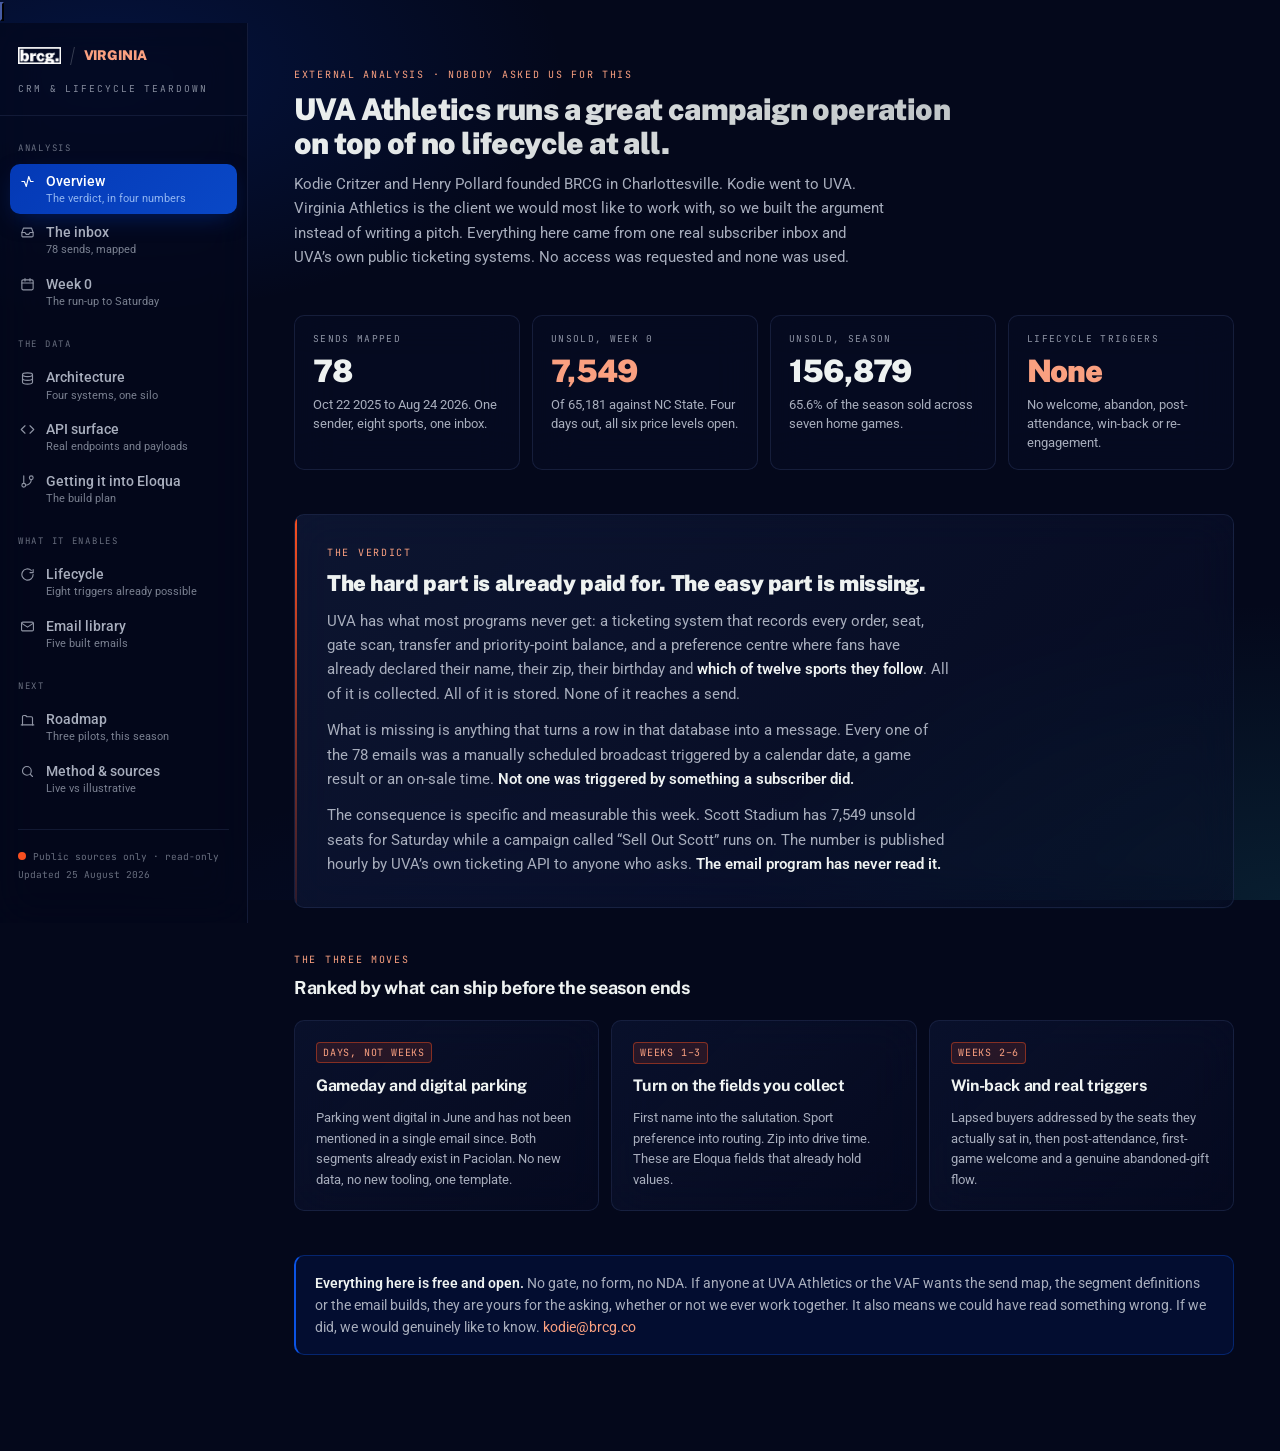
==== commit 8591c0d3: "Add the Eloqua integration plan panel New panel between API surface and Lifecycle. Answers the first" ====
--- a/index.html
+++ b/index.html
@@ -561,8 +561,253 @@
       </div>
     </div>
   </div>
+</section><section class="panel" id="p-integration">
+  <div class="eyebrow">05 &middot; Getting it into Eloqua</div>
+  <h2 class="ttl">Eloqua can read all of this.<br>It just needs one thing built first.</h2>
+  <p class="lede">
+    Nothing here replaces Eloqua, Paciolan or the agency running the sends. It is a thin layer between two
+    systems that already exist. Below is what Eloqua can natively do, the single dependency that blocks
+    everything personal, the phased build, and a complete field reference for every endpoint.
+  </p>
+
+  <div class="sec verdict">
+    <div class="eyebrow">The one blocker</div>
+    <h3>Eloqua knows an email address. Paciolan knows a patron ID. Nothing joins them.</h3>
+    <p>Every inventory call needs <strong>no person identifier at all</strong>. Seat counts, sellout
+    percentages, schedules and the donation ladder are per-event, so any email can render them with zero
+    personal data leaving Eloqua.</p>
+    <p>Every personal call is keyed to a <strong>numeric Paciolan patron ID</strong>, not an email address.
+    <span class="fld">app/ws/patron/&#123;patronId&#125;/myAccount</span> takes it in the path. Order history,
+    memberships and upgrades resolve off the same identity.</p>
+    <p><strong>So the whole build has exactly one hard dependency: a map from Eloqua contact to Paciolan
+    patron ID.</strong> Get that written onto the contact record and every other field follows. Without it,
+    only the inventory half is possible.</p>
+  </div>
+
+  <div class="sec">
+    <div class="sec-h"><div class="eyebrow">Mechanism</div>
+      <h3>Three ways Eloqua takes in outside data</h3>
+      <p>They differ by <i>when</i> the call happens, which is what decides whether a number is fresh.
+      Eloqua never calls Paciolan directly in any of them. There is always a thin service in the middle.</p></div>
+    <div class="card"><div class="tw"><table>
+      <thead><tr><th style="width:200px">Mechanism</th><th style="width:110px">When</th><th>How it works</th>
+        <th style="width:24%">Right for</th></tr></thead>
+      <tbody>
+        <tr><td><strong>Batch into contact fields and CDOs</strong><div class="note" style="margin-top:4px">Bulk API 2.0</div></td>
+          <td class="num">Nightly</td>
+          <td>A job calls Paciolan, computes per-fan values, imports them to Eloqua. The email then uses plain
+          field merge and dynamic content. No app registration, nothing custom at send time.</td>
+          <td>Seat history, attendance, points, sport affinity, parking status. Six of the eight triggers.</td></tr>
+        <tr><td><strong>AppCloud Content Service</strong><div class="note" style="margin-top:4px">Registered app</div></td>
+          <td class="num">At send</td>
+          <td>You register a content service with Oracle. When the email is generated, Eloqua calls your
+          endpoint with the contact context and you return HTML that is injected into the send. Calls are
+          signed OAuth 1.0a. Supports a synchronous <span class="fld">200 + text/html</span> response or
+          <span class="fld">204</span> with async bulk return for large sends.</td>
+          <td>Live inventory and anything that must be current on the day it goes out.</td></tr>
+        <tr><td><strong>Open-time rendering</strong><div class="note" style="margin-top:4px">Hosted block or image</div></td>
+          <td class="num">On open</td>
+          <td>An image or hosted block pointing at your own endpoint, rendered when the fan opens rather than
+          when Eloqua sends. Not Eloqua-specific; this is how live-content vendors work.</td>
+          <td>Countdowns and seat counts that have to be right on open, not on send.</td></tr>
+      </tbody></table></div></div>
+    <div class="banner" style="margin-top:14px"><b>The inventory case is cheaper than it looks.</b>
+    The seat count is identical for all 100,000 recipients, so it is one call per event, cached, merged into
+    every email. No per-contact call, and no personal data ever leaves the platform. That matters as much for
+    the security review as it does for the engineering.</div>
+  </div>
+
+  <div class="sec">
+    <div class="sec-h"><div class="eyebrow">The build</div><h3>Four phases, and only the first is a blocker</h3></div>
+    <div class="grid" style="gap:12px">
+      <div class="card">
+        <div style="display:flex;justify-content:space-between;gap:16px;align-items:center;flex-wrap:wrap">
+          <div style="display:flex;gap:11px;align-items:center;flex-wrap:wrap">
+            <span class="tag brand">Phase 0</span><h3 style="font-size:16px">Identity resolution</h3></div>
+          <span class="tag neutral">Week 1 &middot; blocks everything</span></div>
+        <p class="note" style="margin-top:12px;max-width:92ch">Request the Paciolan patron extract, match on
+        email address, and write <span class="fld">pac_patron_id</span> back to Eloqua as a contact field.
+        Handle the misses deliberately: shared household emails, alumni with two records, season holders whose
+        tickets sit under a spouse. Expect 70 to 85 percent match on first pass and treat the remainder as a
+        named work item rather than rounding error. <b style="color:hsl(var(--foreground))">Nothing else can
+        start until this field exists.</b></p>
+      </div>
+      <div class="card">
+        <div style="display:flex;justify-content:space-between;gap:16px;align-items:center;flex-wrap:wrap">
+          <div style="display:flex;gap:11px;align-items:center;flex-wrap:wrap">
+            <span class="tag brand">Phase 1</span><h3 style="font-size:16px">The nightly pipeline</h3></div>
+          <span class="tag neutral">Weeks 1&ndash;2</span></div>
+        <p class="note" style="margin-top:12px;max-width:92ch">One scheduled job: pull orders, scans, points and
+        memberships for every mapped patron, flatten them, and import via Bulk API 2.0 into the contact fields
+        and custom data objects below. This alone unlocks win-back, partial-plan, points, parking-gap and
+        sport routing. No Oracle app registration required.</p>
+      </div>
+      <div class="card">
+        <div style="display:flex;justify-content:space-between;gap:16px;align-items:center;flex-wrap:wrap">
+          <div style="display:flex;gap:11px;align-items:center;flex-wrap:wrap">
+            <span class="tag brand">Phase 2</span><h3 style="font-size:16px">One Cloud Content service</h3></div>
+          <span class="tag neutral">Weeks 2&ndash;3</span></div>
+        <p class="note" style="margin-top:12px;max-width:92ch">A single registered service that returns the live
+        inventory block: seat count, percentage sold, the per-game table. Cached per event, no personal data in
+        the request. Marketers drag it into any email like a normal content block, which means the team keeps
+        working the way it already works.</p>
+      </div>
+      <div class="card">
+        <div style="display:flex;justify-content:space-between;gap:16px;align-items:center;flex-wrap:wrap">
+          <div style="display:flex;gap:11px;align-items:center;flex-wrap:wrap">
+            <span class="tag brand">Phase 3</span><h3 style="font-size:16px">Build the triggers</h3></div>
+          <span class="tag neutral">Weeks 3&ndash;6</span></div>
+        <p class="note" style="margin-top:12px;max-width:92ch">Stand the eight programs up in Eloqua against the
+        new fields, with a shared frequency cap, suppression while a fan is inside a flow, and a 10 percent
+        holdout on every one so the results mean something.</p>
+      </div>
+    </div>
+  </div>
+
+  <div class="sec">
+    <div class="sec-h"><div class="eyebrow">Eloqua data model</div><h3>What the nightly job writes</h3></div>
+    <div class="cmp">
+      <div class="col">
+        <span class="tag blue">Contact fields</span>
+        <h3>One value per fan</h3>
+        <ul>
+          <li><span class="fld">pac_patron_id</span> the join key</li>
+          <li><span class="fld">sport_affinity</span> already collected, currently unused</li>
+          <li><span class="fld">drive_time_band</span> derived from zip</li>
+          <li><span class="fld">priority_points</span> + <span class="fld">points_to_next_tier</span></li>
+          <li><span class="fld">lifetime_orders</span>, <span class="fld">last_order_season</span></li>
+          <li><span class="fld">last_seat</span> section, row, seat</li>
+          <li><span class="fld">games_attended_season</span> from gate scans</li>
+          <li><span class="fld">parking_sku</span> null means the upsell is open</li>
+          <li><span class="fld">vaf_tier</span>, <span class="fld">is_student</span>, <span class="fld">account_status</span></li>
+        </ul>
+      </div>
+      <div class="col next">
+        <span class="tag brand">Custom data objects</span>
+        <h3>Many rows per fan, or shared</h3>
+        <ul>
+          <li><b>Ticket Orders</b> keyed on patron: event, season, section, row, seat, price level, price type,
+          quantity, add-ons, order date, days before event, channel, scanned flag</li>
+          <li><b>Event Inventory</b> not per contact: event code, name, date, available, capacity, percent sold,
+          sold-out flag, on-sale time, promo flag. Small table, refreshed hourly, any email can look it up</li>
+          <li><b>Transfers and listings</b> keyed on patron: event, action, count, timestamp. The churn signal</li>
+        </ul>
+      </div>
+    </div>
+  </div>
+
+  <div class="sec">
+    <div class="sec-h"><div class="eyebrow">Freshness</div><h3>What has to refresh, and how often</h3></div>
+    <div class="card"><div class="tw"><table>
+      <thead><tr><th style="width:30%">Data</th><th style="width:130px">Cadence</th><th>Why that cadence</th></tr></thead>
+      <tbody>
+        <tr><td><strong>Identity map</strong></td><td class="num">Nightly</td>
+          <td>New sign-ups and first-time buyers need a patron ID before any personal send can reach them.</td></tr>
+        <tr><td><strong>Order history and seats</strong></td><td class="num">Nightly</td>
+          <td>Purchases must suppress acquisition offers by the next morning at the latest.</td></tr>
+        <tr><td><strong>Gate scans</strong></td><td class="num">Within 2h of gates closing</td>
+          <td>Post-attendance email fires 90 minutes after the whistle, so the scan file has to land first.</td></tr>
+        <tr><td><strong>Priority points</strong></td><td class="num">Nightly</td>
+          <td>Slow-moving. Only changes on a purchase or a gift.</td></tr>
+        <tr><td><strong>Event inventory</strong></td><td class="num">Hourly, or at send</td>
+          <td>Moves fast in game week. Cheap to refresh because it is one call per event, not per fan.</td></tr>
+        <tr><td><strong>Upgrade offers</strong></td><td class="num">At send</td>
+          <td>Depends on what has just been released back into inventory, so a cached value goes stale fast.</td></tr>
+        <tr><td><strong>Transfers and listings</strong></td><td class="num">Nightly</td>
+          <td>A renewal-risk signal, not a same-day one. Route to a human, not a broadcast.</td></tr>
+      </tbody></table></div></div>
+  </div>
+
+  <div class="sec">
+    <div class="sec-h"><div class="eyebrow">Full reference</div><h3>Every endpoint and what it returns</h3>
+      <p>Everything below was observed on UVA&rsquo;s own live implementation. Field names are the real ones.</p></div>
+
+    <h3 style="margin:26px 0 12px;font-size:16px">Event and inventory &mdash; no person identifier required</h3>
+    <div class="card"><div class="tw"><table>
+      <thead><tr><th style="width:34%">Endpoint</th><th>Fields returned</th></tr></thead>
+      <tbody>
+        <tr><td><span class="fld">pac-api/catalog/eventDetailMPT/&#123;season&#125;/&#123;event&#125;</span>
+          <div class="note" style="margin-top:5px">74 fields. The richest single call.</div></td>
+          <td><b style="color:hsl(var(--im-fg))">AVAILABLE</b>, <b style="color:hsl(var(--im-fg))">TOTALCAPACITY</b>,
+          SOLD_OUT, OVERRIDESOLDOUT, HASPROMO, SALEFROMDT, SALETODT, SALEFROMDTUTC, EVENTDT, EVENTDTFAC, EVENTDTTO,
+          EVENTTIMETYPE, TIMEZONE, EVENTNAME, ITEMNAME, SSEVENTNAME, FAC_CD, FAC_TITLE, SEASONCD, SEASON_NAME,
+          PRICETABLECD, PRICE, MINQTY, MAXQTY, MULTIPLEQTY, STUDENTMAXQTY, ALLOCATE, ALLOWSEATMAP, MAPTYPE,
+          POLICYCD, POLICYTYPE, IPROFILE, EVENT_MESSAGE, SEO_MESSAGE, HAS_BILL_PLANS, BILL_PLAN_POLICIES,
+          SUPPRESSFULLPAY, MARKERS, and <b>OFFERS_AND_ROUNDUPS</b> carrying ITEMNAME, DESCRIPTION,
+          ALLOWCUSTOMERAMOUNT, AMOUNTS, TC_MESSAGE, CONF_MESSAGE.</td></tr>
+        <tr><td><span class="fld">pac-api/seat-availability/event-id/&#123;acct&#125;:&#123;season&#125;:&#123;event&#125;/pricelevel</span></td>
+          <td>pricelevel[] with priceLevelCd, standard, PLAT. Plus holdCds[] and availablePriceLevels[].
+          Tells you which of the six tiers still has stock.</td></tr>
+        <tr><td><span class="fld">pac-api/seat-availability/event-id/&#123;&hellip;&#125;/markers</span></td>
+          <td>markers[] with id, name, title, description, icon, color, price, priceTypeCd, currency, terms,
+          active. This is where Platinum Seat and similar seat attributes live.</td></tr>
+        <tr><td><span class="fld">pac-api/catalog/sectionranges/price/&#123;season&#125;/&#123;event&#125;</span></td>
+          <td>sectionRange[], feeExclusions with price_types and use_bo_fees, tieredFeesActive.</td></tr>
+        <tr><td><span class="fld">pac-api/consumer/gql</span>
+          <div class="note" style="margin-top:5px">GraphQL. Every sport in one call.</div></td>
+          <td>discovery_upcomingEvents, 25 fields each: SEASONCD, SEASON_NAME, ITEMCD, ITEMNAME, SSEVENTNAME,
+          EVENTDT, EVENTDTFAC, EVENTDTTO, EVENTDTFACTO, FAC_TITLE, SOLD_OUT, BUY_ON_SS, BUY_ON_PS, SALEFROMDT,
+          SALEFROMDTUTC, TYPE, PRICE, HAS_BILL_PLANS, POLICYCD, POLICYTYPE, ISNEXTGEN, IPROFILE, HIDE_FACILITY,
+          HIDE_DATE_TIME, HIDE_TIME.</td></tr>
+        <tr><td><span class="fld">discovery_eventlist</span>
+          <div class="note" style="margin-top:5px">Server-rendered on the events page.</div></td>
+          <td>Everything in the GraphQL set plus <b>LOGO</b> and LOGO_MOBILE (opponent marks on UVA&rsquo;s own
+          S3), SEQUENCE, EVENT_MESSAGE, COMBO_EVENTS, MARKERS, AUTO_EXPAND.</td></tr>
+        <tr><td><span class="fld">SEGetEventInfo</span>
+          <div class="note" style="margin-top:5px">Legacy page, server-rendered.</div></td>
+          <td>priceLevelList, the six named tiers: Priority, Prime, Preferred, Choice, Select, Value (Upper
+          Level). priceTypeList: Family Pack 4&ndash;10, Reserved. areaList by facility section. Plus the
+          TicketItem record with event number, ticket code, configuration, facility and on-sale timestamp.</td></tr>
+        <tr><td><span class="fld">pac-api/catalog/evenueconfig</span></td>
+          <td>89 platform flags. Which capabilities are on, which are off, fee display, order-history window,
+          secondary-market host, student ticketing, promotions engine, donation offers, bill plans.</td></tr>
+      </tbody></table></div></div>
+
+    <h3 style="margin:30px 0 12px;font-size:16px">Patron &mdash; keyed to a Paciolan patron ID</h3>
+    <div class="card"><div class="tw"><table>
+      <thead><tr><th style="width:34%">Endpoint</th><th>Fields returned</th></tr></thead>
+      <tbody>
+        <tr><td><span class="fld">app/ws/patron/&#123;patronId&#125;/myAccount</span></td>
+          <td><b style="color:hsl(var(--im-fg))">custPriPoints</b>, <b style="color:hsl(var(--im-fg))">donPriPoints</b>,
+          <b style="color:hsl(var(--im-fg))">orderPriPtsTotal</b>, <b style="color:hsl(var(--im-fg))">priPtsTotal</b>.
+          Plus patronVo: resolvedname, fname, lname, patronId, cstmType, isStudent, and the entitlement flags
+          exchfl, transferfl, returnfl. Plus PtrnPhoneVos, PtrnEmailVos, PtrnEvLoginInfoVos and relatedSites for
+          the seat and parking selection portals.</td></tr>
+        <tr><td><span class="fld">pac-api/accounts</span>
+          <div class="note" style="margin-top:5px">45 paths.</div></td>
+          <td>accountType, accountName, accountStatusId, accountStatusName, isCustomerActive, loginEmail,
+          groupCode, cstmType, isStudent, dataAccountId, preferredLanguageId, primaryContactId, extIds,
+          profileIds, creditCards, bankAccount, and the ticketing and foundation address IDs
+          (tktMailAddrId, tktBillAddrId, fndMailAddrId, fndBillAddrId). primaryContact carries name.first,
+          name.middle, name.last, phones[], emails[], addresses.</td></tr>
+        <tr><td><span class="fld">pac-api/orderhistory</span></td>
+          <td>events[] &mdash; the purchase record by event. Drives win-back, partial-plan completion and the
+          real seat reference in a send.</td></tr>
+        <tr><td><span class="fld">pac-api/orderhistory/pendingTransfers</span></td>
+          <td>Transfers issued but not yet accepted. The clearest pre-renewal churn signal in the dataset.</td></tr>
+        <tr><td><span class="fld">pac-api/order/ballena/upgrades</span></td>
+          <td>Upgrade offers available against seats the account already owns. A personalised, revenue-positive
+          email that writes itself and has never been sent.</td></tr>
+        <tr><td><span class="fld">pac-api/memberships</span></td>
+          <td>total and items[]. Membership tier and status for benefit gating and renewal timing.</td></tr>
+        <tr><td><span class="fld">app/ws/user/context</span>
+          <div class="note" style="margin-top:5px">111 paths.</div></td>
+          <td>patronId, patronName, logon, transferHours, transferPostSaleSeasonVos[], isStubHubEnabled,
+          eChkThresholdAmt, storedccbafl, studentPinRequired, and the display and entitlement flags custprifl,
+          orderprifl, donprifl, priptfl, allowDonHistoryFlg, dispDonDtlFlg, dispDonPmtHistFlg. Plus the full
+          address and phone type configuration for the account.</td></tr>
+      </tbody></table></div></div>
+  </div>
+
+  <div class="sec">
+    <div class="banner warn"><b>One honest caveat about the patron endpoints.</b> What we observed were the
+    fan-facing routes, reached through an ordinary logged-in browser session. Production integration would not
+    replay session calls. It would use Paciolan&rsquo;s partner integration surface with server credentials,
+    which is the part that is partner-gated and which UVA already has a commercial relationship for. These
+    endpoints prove the data exists and is well structured. They are not the integration path.</div>
+  </div>
 </section><section class="panel" id="p-lifecycle">
-  <div class="eyebrow">05 &middot; Lifecycle</div>
+  <div class="eyebrow">06 &middot; Lifecycle</div>
   <h2 class="ttl">Eight sends the ticketing system<br>could already be firing.</h2>
   <p class="lede">
     Each one names the field that drives it. None require new data collection, a platform migration or leaving
@@ -654,7 +899,7 @@
     </div>
   </div>
 </section><section class="panel" id="p-emails">
-  <div class="eyebrow">06 &middot; Email library</div>
+  <div class="eyebrow">07 &middot; Email library</div>
   <h2 class="ttl">UVA&rsquo;s own template. Five better sends.</h2>
   <p class="lede">
     Every mockup is built on UVA&rsquo;s real Eloqua template, not an interpretation of it. Same 600px table,
@@ -669,7 +914,7 @@
     <div id="mwrap"></div>
   </div>
 </section><section class="panel" id="p-roadmap">
-  <div class="eyebrow">07 &middot; Roadmap</div>
+  <div class="eyebrow">08 &middot; Roadmap</div>
   <h2 class="ttl">Three pilots, ranked by<br>what could ship before the season ends.</h2>
   <p class="lede">
     There are seven home games left after Week 0. That is seven live tests, not a planning cycle. Everything
@@ -741,7 +986,7 @@
     <p><strong><a href="mailto:kodie@brcg.co">kodie@brcg.co</a></strong></p>
   </div>
 </section><section class="panel" id="p-method">
-  <div class="eyebrow">08 &middot; Method &amp; sources</div>
+  <div class="eyebrow">09 &middot; Method &amp; sources</div>
   <h2 class="ttl">Where every number came from.</h2>
   <p class="lede">
     This teardown was assembled entirely from outside. No access was requested and none was used. Below is
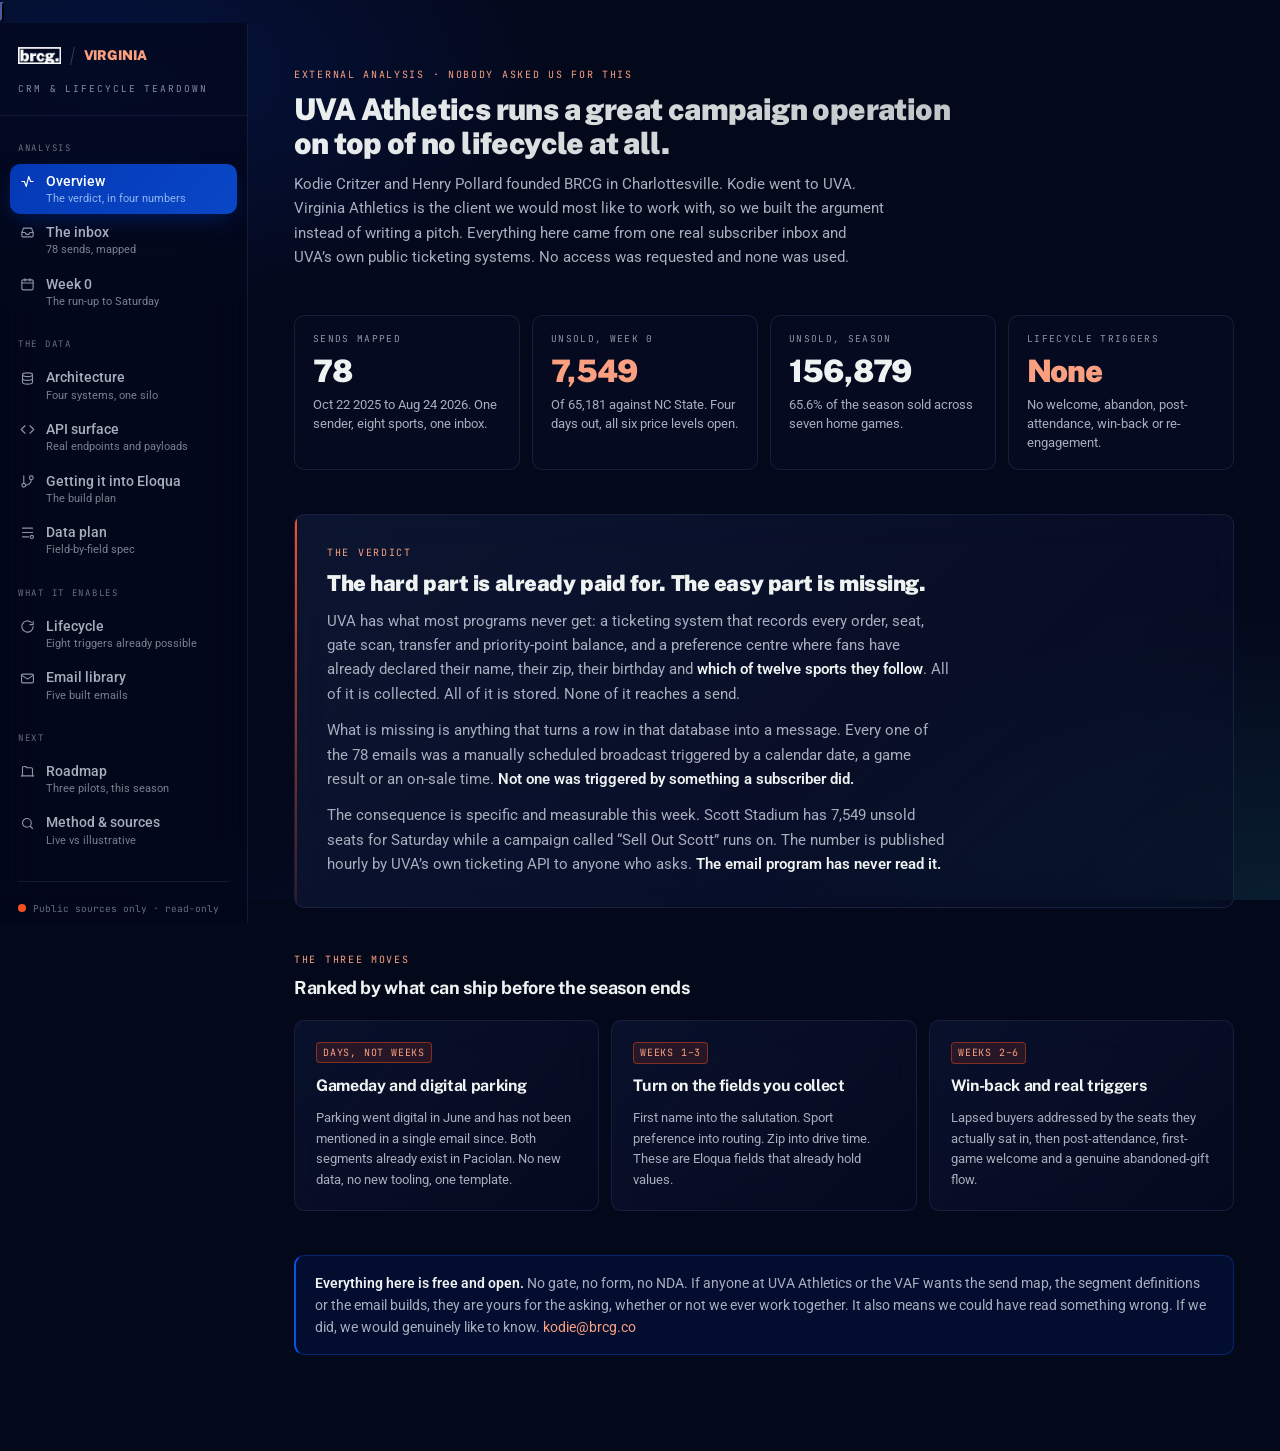
==== commit fbced905: "Add the Data plan panel Answers whether the patron ID can be matched on email. It can, and Paciolan " ====
--- a/index.html
+++ b/index.html
@@ -806,8 +806,238 @@
     which is the part that is partner-gated and which UVA already has a commercial relationship for. These
     endpoints prove the data exists and is well structured. They are not the integration path.</div>
   </div>
+</section><section class="panel" id="p-dataplan">
+  <div class="eyebrow">06 &middot; Data plan</div>
+  <h2 class="ttl">Paciolan already stores the join key.<br>It just never leaves the building.</h2>
+  <p class="lede">
+    Field-by-field implementation spec. How the identity match works, what every Eloqua field is sourced from,
+    the schema, the sync jobs, and the data-quality traps we found in the live responses that would break a
+    naive build.
+  </p>
+
+  <div class="sec verdict">
+    <div class="eyebrow">The answer to the obvious question</div>
+    <h3>Yes, Paciolan captures email. In five places, and one of them is already a lookup table.</h3>
+    <p>The patron record returns <span class="fld">PtrnEvLoginInfoVos</span>, an array of
+    <span class="fld">&#123; patronId, email, acctLinkedFl &#125;</span>.
+    <strong>That is an email-to-patron-ID map Paciolan already maintains.</strong> It is the single most useful
+    object in the whole surface and nothing downstream uses it.</p>
+    <p>Email also appears as <span class="fld">accounts.loginEmail</span>, as
+    <span class="fld">primaryContact.emails[]</span> and <span class="fld">contacts[].emails[]</span> (each entry
+    carrying <span class="fld">value1</span>, <span class="fld">value2</span> and a <span class="fld">label</span>,
+    so one contact can hold two addresses), and as <span class="fld">patronVo.PtrnEmailVos[]</span>.</p>
+    <p><strong>So the match is feasible, but it is not one to one.</strong> The shape is Account &rarr; Contacts
+    &rarr; multiple emails each, and season tickets frequently sit on one account with a household attached.
+    A plan that assumes one email equals one fan will silently mis-key a meaningful slice of the most valuable
+    segment UVA has.</p>
+  </div>
+
+  <div class="sec">
+    <div class="sec-h"><div class="eyebrow">Step 1</div><h3>Identity resolution, as a waterfall</h3>
+      <p>Run in order, stop at the first confident hit, and record which tier produced the match so quality can
+      be measured per tier rather than as one blended number.</p></div>
+    <div class="card"><div class="tw"><table>
+      <thead><tr><th style="width:56px">Tier</th><th style="width:28%">Match on</th><th>Behaviour</th>
+        <th style="width:118px">Confidence</th></tr></thead>
+      <tbody>
+        <tr><td class="num">1</td><td><span class="fld">PtrnEvLoginInfoVos.email</span></td>
+          <td>Direct lookup against Paciolan&rsquo;s own association between a login email and a patron ID.
+          Respect <span class="fld">acctLinkedFl</span> and skip unlinked rows.</td>
+          <td><span class="tag good">Authoritative</span></td></tr>
+        <tr><td class="num">2</td><td><span class="fld">accounts.loginEmail</span></td>
+          <td>Account login. Resolve through <span class="fld">primaryContactId</span> to the patron.</td>
+          <td><span class="tag good">High</span></td></tr>
+        <tr><td class="num">3</td><td><span class="fld">primaryContact.emails[].value1 / value2</span></td>
+          <td>Secondary addresses on the primary contact. Common for alumni who bought with a personal address
+          and subscribed with a work one.</td>
+          <td><span class="tag good">High</span></td></tr>
+        <tr><td class="num">4</td><td><span class="fld">contacts[].emails[]</span></td>
+          <td>Other contacts on the same account. This is the household case. Map to the contact, keep the
+          account ID, and flag <span class="fld">is_account_holder = false</span> so the email cannot claim
+          seats that belong to a spouse.</td>
+          <td><span class="tag warn">Needs a flag</span></td></tr>
+        <tr><td class="num">5</td><td>Surname + zip + last four of phone</td>
+          <td>Last resort for the remainder. Review a sample by hand before trusting it, and never let a tier-5
+          match drive a financial statement like a points balance.</td>
+          <td><span class="tag warn">Review only</span></td></tr>
+      </tbody></table></div></div>
+    <div class="banner warn" style="margin-top:14px"><b>Three collisions to decide before the first run.</b>
+    One email on several contacts, which is a household sharing an address. One contact carrying two addresses
+    in <span class="fld">value1</span> and <span class="fld">value2</span>. And an Eloqua contact matching a
+    non-primary contact on an account. Each needs a written rule rather than a best guess, because the wrong
+    call sends somebody else&rsquo;s seat history to the wrong person.</div>
+  </div>
+
+  <div class="sec">
+    <div class="sec-h"><div class="eyebrow">Step 2</div><h3>Source to target, field by field</h3></div>
+    <div class="card"><div class="tw"><table>
+      <thead><tr><th style="width:19%">Eloqua field</th><th style="width:12%">Type</th>
+        <th style="width:27%">Source</th><th>Transform</th></tr></thead>
+      <tbody>
+        <tr><td><span class="fld">pac_patron_id</span></td><td class="num">Text</td>
+          <td><span class="fld">patronVo.patronId</span></td>
+          <td>Keep as a string. It is returned as text and leading zeros matter.</td></tr>
+        <tr><td><span class="fld">pac_account_id</span></td><td class="num">Text</td>
+          <td><span class="fld">accounts.key.id</span></td>
+          <td>Lets you group a household without merging the people in it.</td></tr>
+        <tr><td><span class="fld">is_account_holder</span></td><td class="num">Boolean</td>
+          <td>Derived, tiers 1&ndash;3 versus tier 4</td>
+          <td>Gates whether a send may reference seats or a points balance at all.</td></tr>
+        <tr><td><span class="fld">priority_points</span></td><td class="num">Number</td>
+          <td><span class="fld">priPtsTotal</span></td>
+          <td><b style="color:hsl(var(--im-fg))">Reject negatives.</b> A new account returns a sentinel, not a
+          balance. See the traps below.</td></tr>
+        <tr><td><span class="fld">points_to_next_tier</span></td><td class="num">Number</td>
+          <td>Derived from points and the VAF benefit table</td>
+          <td>Null at top tier, so the module suppresses instead of rendering a zero.</td></tr>
+        <tr><td><span class="fld">lifetime_orders</span></td><td class="num">Number</td>
+          <td><span class="fld">orderhistory.events[]</span></td>
+          <td>Count from the extract, not the fan-facing API. See the 12-month cap.</td></tr>
+        <tr><td><span class="fld">last_order_season</span></td><td class="num">Text</td>
+          <td><span class="fld">orderhistory</span> &rarr; SEASONCD</td>
+          <td>F24, F25, F26. Drives the entire win-back trigger.</td></tr>
+        <tr><td><span class="fld">last_seat</span></td><td class="num">Text</td>
+          <td>Order line: section, row, seat</td>
+          <td>Format once, centrally. Never let a template concatenate it.</td></tr>
+        <tr><td><span class="fld">games_attended_season</span></td><td class="num">Number</td>
+          <td>Gate scans</td>
+          <td>Scanned, not purchased. A no-show is a different person from an attendee.</td></tr>
+        <tr><td><span class="fld">parking_sku</span></td><td class="num">Text</td>
+          <td>Order add-ons</td>
+          <td>Distinguish a true null from a failed sync. A missing value must never read as no pass.</td></tr>
+        <tr><td><span class="fld">sport_affinity</span></td><td class="num">Multi-select</td>
+          <td>Eloqua <span class="fld">hiddenField&ndash;hiddenField12</span></td>
+          <td>Already collected. Nothing to fetch, only to start reading.</td></tr>
+        <tr><td><span class="fld">drive_time_band</span></td><td class="num">Text</td>
+          <td>Eloqua zip, or the patron address</td>
+          <td>Bucket to under 30, 30&ndash;60, 60&ndash;120, over 120 miles. Never store a raw distance.</td></tr>
+        <tr><td><span class="fld">vaf_tier</span></td><td class="num">Text</td>
+          <td><span class="fld">memberships.items[]</span></td>
+          <td>Also gates seat and parking eligibility.</td></tr>
+        <tr><td><span class="fld">is_student</span></td><td class="num">Boolean</td>
+          <td><span class="fld">patronVo.isStudent</span></td>
+          <td>Returned as 0 or 1, not a boolean. Cast explicitly.</td></tr>
+        <tr><td><span class="fld">can_transfer</span> / <span class="fld">can_exchange</span></td><td class="num">Boolean</td>
+          <td><span class="fld">transferfl</span>, <span class="fld">exchfl</span>, <span class="fld">returnfl</span></td>
+          <td>Suppress any transfer or resale CTA the account is not entitled to use.</td></tr>
+      </tbody></table></div></div>
+  </div>
+
+  <div class="sec">
+    <div class="sec-h"><div class="eyebrow">Step 3</div><h3>The objects</h3></div>
+    <div class="cmp">
+      <div class="col">
+        <span class="tag blue">Custom data objects, per patron</span>
+        <h3>One row per thing that happened</h3>
+        <ul>
+          <li><b>Ticket Orders</b> patron, event, season, section, row, seat, price level, price type, quantity,
+          add-ons, order date, days before event, channel, scanned flag</li>
+          <li><b>Transfers and listings</b> patron, event, action, count, timestamp. The renewal-risk signal</li>
+          <li><b>Gifts</b> patron, amount, designation, date, appeal, round-up flag</li>
+        </ul>
+      </div>
+      <div class="col next">
+        <span class="tag brand">Shared object, not per contact</span>
+        <h3>Event Inventory</h3>
+        <ul>
+          <li>event code, name, opponent logo, facility, kickoff local, kickoff UTC, time-confirmed flag</li>
+          <li>available, capacity, percent sold, sold-out flag</li>
+          <li>on-sale from, on-sale to, promo flag, bill-plan flag</li>
+          <li>price levels available, donation ladder</li>
+        </ul>
+        <p class="note" style="margin-top:12px">Seven rows for football, refreshed hourly. Every email looks it
+        up rather than each contact carrying a copy, which is what makes the live-inventory module effectively
+        free to run.</p>
+      </div>
+    </div>
+  </div>
+
+  <div class="sec">
+    <div class="sec-h"><div class="eyebrow">Step 4</div><h3>The jobs</h3></div>
+    <div class="card"><div class="tw"><table>
+      <thead><tr><th style="width:180px">Job</th><th style="width:150px">Cadence</th><th>Reads</th>
+        <th style="width:22%">Writes</th></tr></thead>
+      <tbody>
+        <tr><td><strong>identity-sync</strong></td><td class="num">Nightly 02:00</td>
+          <td>Paciolan patron extract, matched through the five-tier waterfall</td>
+          <td>pac_patron_id, pac_account_id, is_account_holder, match_tier</td></tr>
+        <tr><td><strong>patron-sync</strong></td><td class="num">Nightly 02:30</td>
+          <td>Points, memberships, entitlement flags and student flag for every mapped patron</td>
+          <td>Contact fields</td></tr>
+        <tr><td><strong>orders-sync</strong></td><td class="num">Nightly 03:00</td>
+          <td>Order history and add-ons from the extract</td>
+          <td>Ticket Orders CDO plus derived contact fields</td></tr>
+        <tr><td><strong>scan-sync</strong></td><td class="num">Within 2h of gates closing</td>
+          <td>Gate scans for the event just played</td>
+          <td>Ticket Orders scanned flag, games_attended_season</td></tr>
+        <tr><td><strong>inventory-sync</strong></td><td class="num">Hourly</td>
+          <td><span class="fld">eventDetailMPT</span> and <span class="fld">seat-availability</span> per event</td>
+          <td>Event Inventory CDO. No personal data in the request or the response</td></tr>
+        <tr><td><strong>upgrade-lookup</strong></td><td class="num">At send</td>
+          <td><span class="fld">order/ballena/upgrades</span> for the contact in the send</td>
+          <td>Nothing. Rendered inline by the Cloud Content service</td></tr>
+      </tbody></table></div></div>
+  </div>
+
+  <div class="sec">
+    <div class="sec-h"><div class="eyebrow">Step 5</div><h3>Traps we found in the live responses</h3>
+      <p>Every one of these is real and observed. Each would produce a wrong email rather than an error, which
+      is the expensive kind of bug.</p></div>
+    <div class="card"><div class="tw"><table>
+      <thead><tr><th style="width:24%">Trap</th><th>What happens</th><th style="width:30%">Rule</th></tr></thead>
+      <tbody>
+        <tr><td><strong>The points sentinel</strong></td>
+          <td><span class="fld">priPtsTotal</span> returns a large negative sentinel for an account with no
+          history rather than zero or null. Merge it raw and you tell a fan they have minus seven million
+          points.</td>
+          <td>Reject any negative, coalesce to zero, and suppress the module below a real threshold.</td></tr>
+        <tr><td><strong>Amounts in cents</strong></td>
+          <td>The donation ladder returns <span class="fld">25000</span> for $250.</td>
+          <td>Divide by 100 at ingest, never in the template.</td></tr>
+        <tr><td><strong>Two event timestamps</strong></td>
+          <td><span class="fld">EVENTDT</span> is UTC and <span class="fld">EVENTDTFAC</span> is facility-local.
+          For NC State they differ by four hours.</td>
+          <td>Display from FAC, schedule from UTC, and never mix the two.</td></tr>
+        <tr><td><strong>Kickoff not yet set</strong></td>
+          <td>Unannounced times come back as midnight local, which renders as a real 12:00 AM kickoff.</td>
+          <td>Respect <span class="fld">HIDE_TIME</span> and print TBD.</td></tr>
+        <tr><td><strong>The 12-month history cap</strong></td>
+          <td><span class="fld">maxOrderHistoryMonthRange</span> is 12, so the fan-facing API cannot see a 2024
+          buyer. That is shorter than the win-back window it would serve.</td>
+          <td>Source order history from the extract, not the account API.</td></tr>
+        <tr><td><strong>Available versus sellable</strong></td>
+          <td>The seat-availability response carries <span class="fld">holdCds</span> separately, so it is not
+          certain that <span class="fld">AVAILABLE</span> nets out held inventory.</td>
+          <td><b style="color:hsl(var(--im-fg))">Verify against a box-office number before any send quotes it.</b>
+          Flagged as open rather than assumed.</td></tr>
+        <tr><td><strong>Booleans that are not</strong></td>
+          <td><span class="fld">isStudent</span> comes back as 0 or 1, and the entitlement flags as strings.</td>
+          <td>Cast explicitly at ingest.</td></tr>
+        <tr><td><strong>Null versus missing</strong></td>
+          <td>A failed parking sync and a fan with genuinely no pass both look like an empty field.</td>
+          <td>Write a sync timestamp per field group and suppress on stale rather than on empty.</td></tr>
+      </tbody></table></div></div>
+  </div>
+
+  <div class="sec">
+    <div class="sec-h"><div class="eyebrow">Step 6</div><h3>Governance</h3></div>
+    <div class="grid g3">
+      <div class="card"><div class="eyebrow">What never moves</div>
+        <p class="note" style="margin-top:10px">No card data, no bank details, no full addresses. Zip is bucketed
+        to a drive-time band at ingest and the raw value is not written. The inventory service carries no
+        personal data in either direction.</p></div>
+      <div class="card"><div class="eyebrow">Measurement built in</div>
+        <p class="note" style="margin-top:10px">Every contact carries a stable <span class="fld">holdout_bucket</span>
+        so a 10 percent control can be held per trigger, and <span class="fld">last_triggered_at</span> per flow
+        so a frequency cap can be enforced across teams.</p></div>
+      <div class="card"><div class="eyebrow">Reversibility</div>
+        <p class="note" style="margin-top:10px">Every synced field is namespaced and every job is idempotent, so
+        the layer can be switched off and the program returns to exactly what it does today. Nothing here is a
+        one-way door.</p></div>
+    </div>
+  </div>
 </section><section class="panel" id="p-lifecycle">
-  <div class="eyebrow">06 &middot; Lifecycle</div>
+  <div class="eyebrow">07 &middot; Lifecycle</div>
   <h2 class="ttl">Eight sends the ticketing system<br>could already be firing.</h2>
   <p class="lede">
     Each one names the field that drives it. None require new data collection, a platform migration or leaving
@@ -899,7 +1129,7 @@
     </div>
   </div>
 </section><section class="panel" id="p-emails">
-  <div class="eyebrow">07 &middot; Email library</div>
+  <div class="eyebrow">08 &middot; Email library</div>
   <h2 class="ttl">UVA&rsquo;s own template. Five better sends.</h2>
   <p class="lede">
     Every mockup is built on UVA&rsquo;s real Eloqua template, not an interpretation of it. Same 600px table,
@@ -914,7 +1144,7 @@
     <div id="mwrap"></div>
   </div>
 </section><section class="panel" id="p-roadmap">
-  <div class="eyebrow">08 &middot; Roadmap</div>
+  <div class="eyebrow">09 &middot; Roadmap</div>
   <h2 class="ttl">Three pilots, ranked by<br>what could ship before the season ends.</h2>
   <p class="lede">
     There are seven home games left after Week 0. That is seven live tests, not a planning cycle. Everything
@@ -986,7 +1216,7 @@
     <p><strong><a href="mailto:kodie@brcg.co">kodie@brcg.co</a></strong></p>
   </div>
 </section><section class="panel" id="p-method">
-  <div class="eyebrow">09 &middot; Method &amp; sources</div>
+  <div class="eyebrow">10 &middot; Method &amp; sources</div>
   <h2 class="ttl">Where every number came from.</h2>
   <p class="lede">
     This teardown was assembled entirely from outside. No access was requested and none was used. Below is
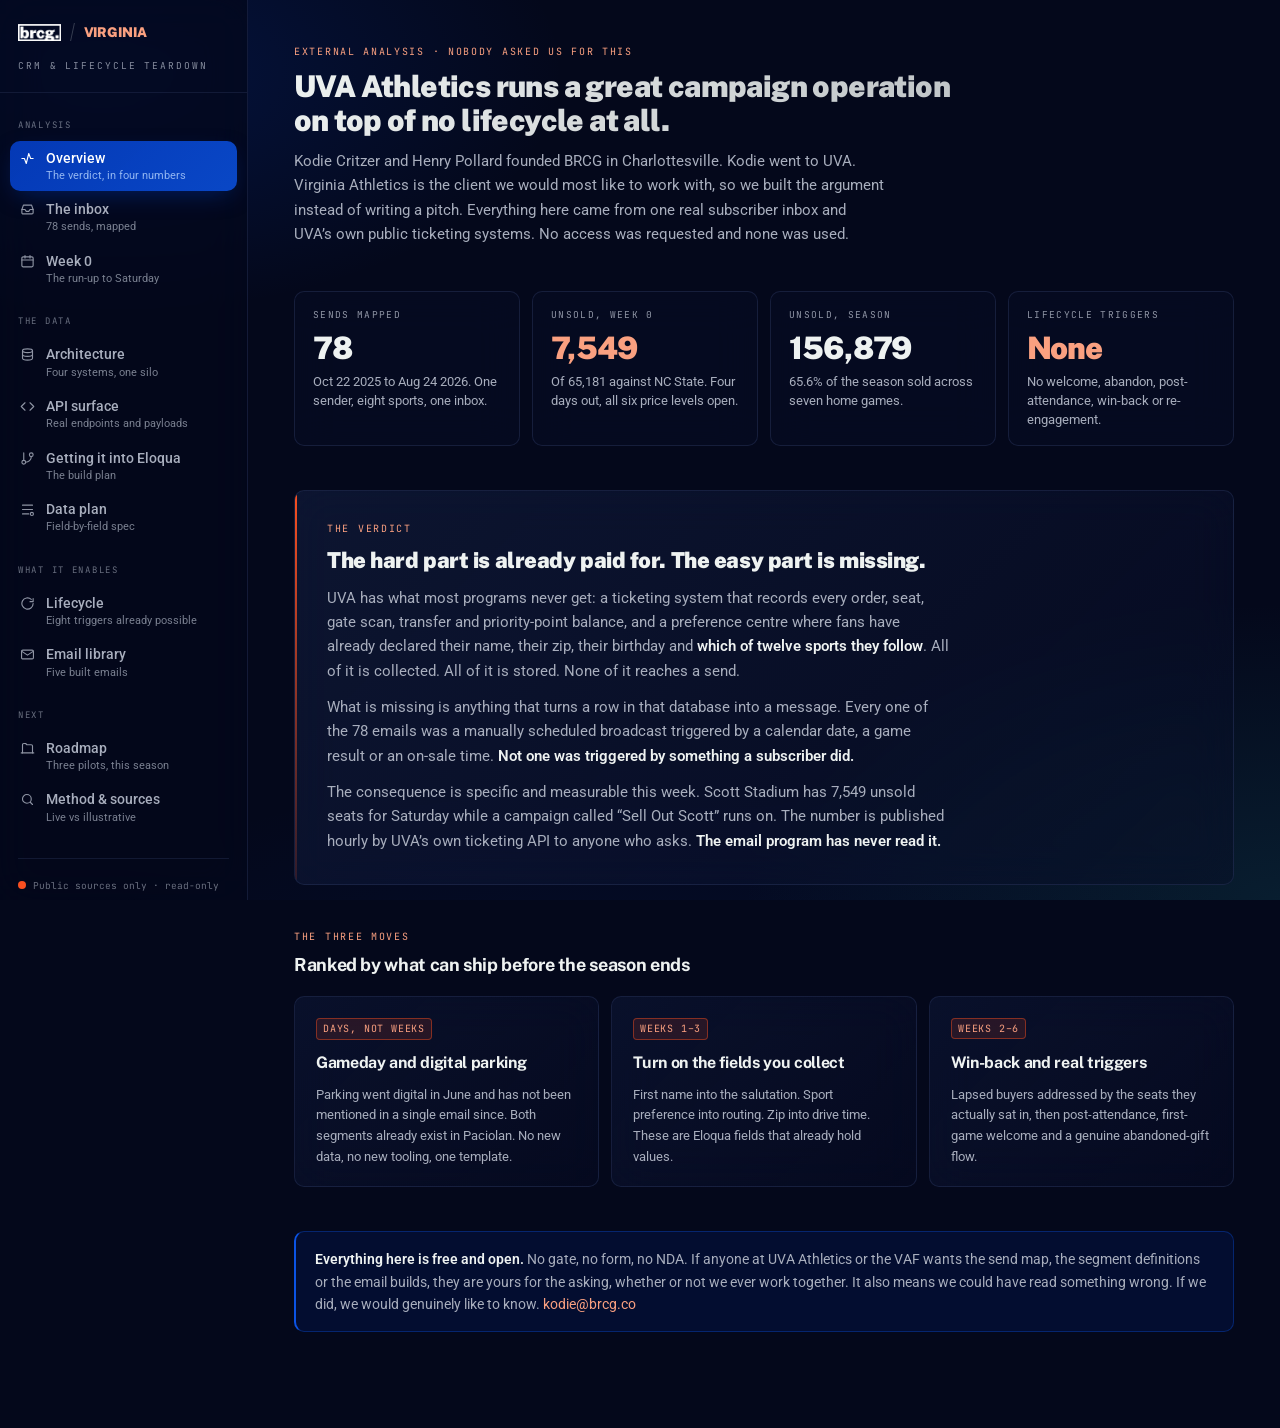
==== commit 486e9c5c: "Fix: no navigation on mobile The shell was rendering a bare #mtoggle button with no wrapper and no s" ====
--- a/index.html
+++ b/index.html
@@ -15,10 +15,13 @@
 </head>
 <body>
 
-<button id="mtoggle" aria-expanded="false" aria-label="Toggle navigation">
-  <svg viewBox="0 0 24 24" fill="none" stroke="currentColor" stroke-width="2" stroke-linecap="round">
-    <path d="M3 6h18M3 12h18M3 18h18"/></svg>
-</button>
+<div class="menu" id="menu">
+  <button id="mtoggle" aria-label="Toggle navigation" aria-expanded="false" aria-controls="side">&#9776;</button>
+  <img class="b" src="assets/brcg-logo-white.png" alt="BRCG">
+  <span class="x"></span>
+  <span style="font-family:'Public Sans',sans-serif;font-weight:900;font-size:12px;letter-spacing:-.01em;color:hsl(var(--im-fg))">VIRGINIA</span>
+</div>
+<div id="scrim" hidden></div>
 
 <div id="app">
   <aside id="side">
--- a/styles.css
+++ b/styles.css
@@ -528,3 +528,18 @@
 ol.steps li b{color:hsl(var(--foreground));font-weight:600}
 
 @media(max-width:1000px){.mailgrid{grid-template-columns:1fr}}
+
+/* ---------- mobile nav ----------
+   Scoped to min-width so it cannot clobber the .menu{display:flex} rule
+   inside the max-width:1000px block above. Source order matters here. */
+@media(min-width:1001px){
+  .menu{display:none !important}
+  #scrim{display:none !important}
+}
+@media(max-width:1000px){
+  #scrim{position:fixed;inset:0;z-index:35;background:hsl(var(--brcg-ink-deep)/.6);
+    backdrop-filter:blur(2px);-webkit-backdrop-filter:blur(2px)}
+  #scrim[hidden]{display:none}
+  aside{box-shadow:0 0 60px -10px rgba(0,0,0,.7)}
+  .menu button{font-size:22px;line-height:1;padding:8px 4px}
+}
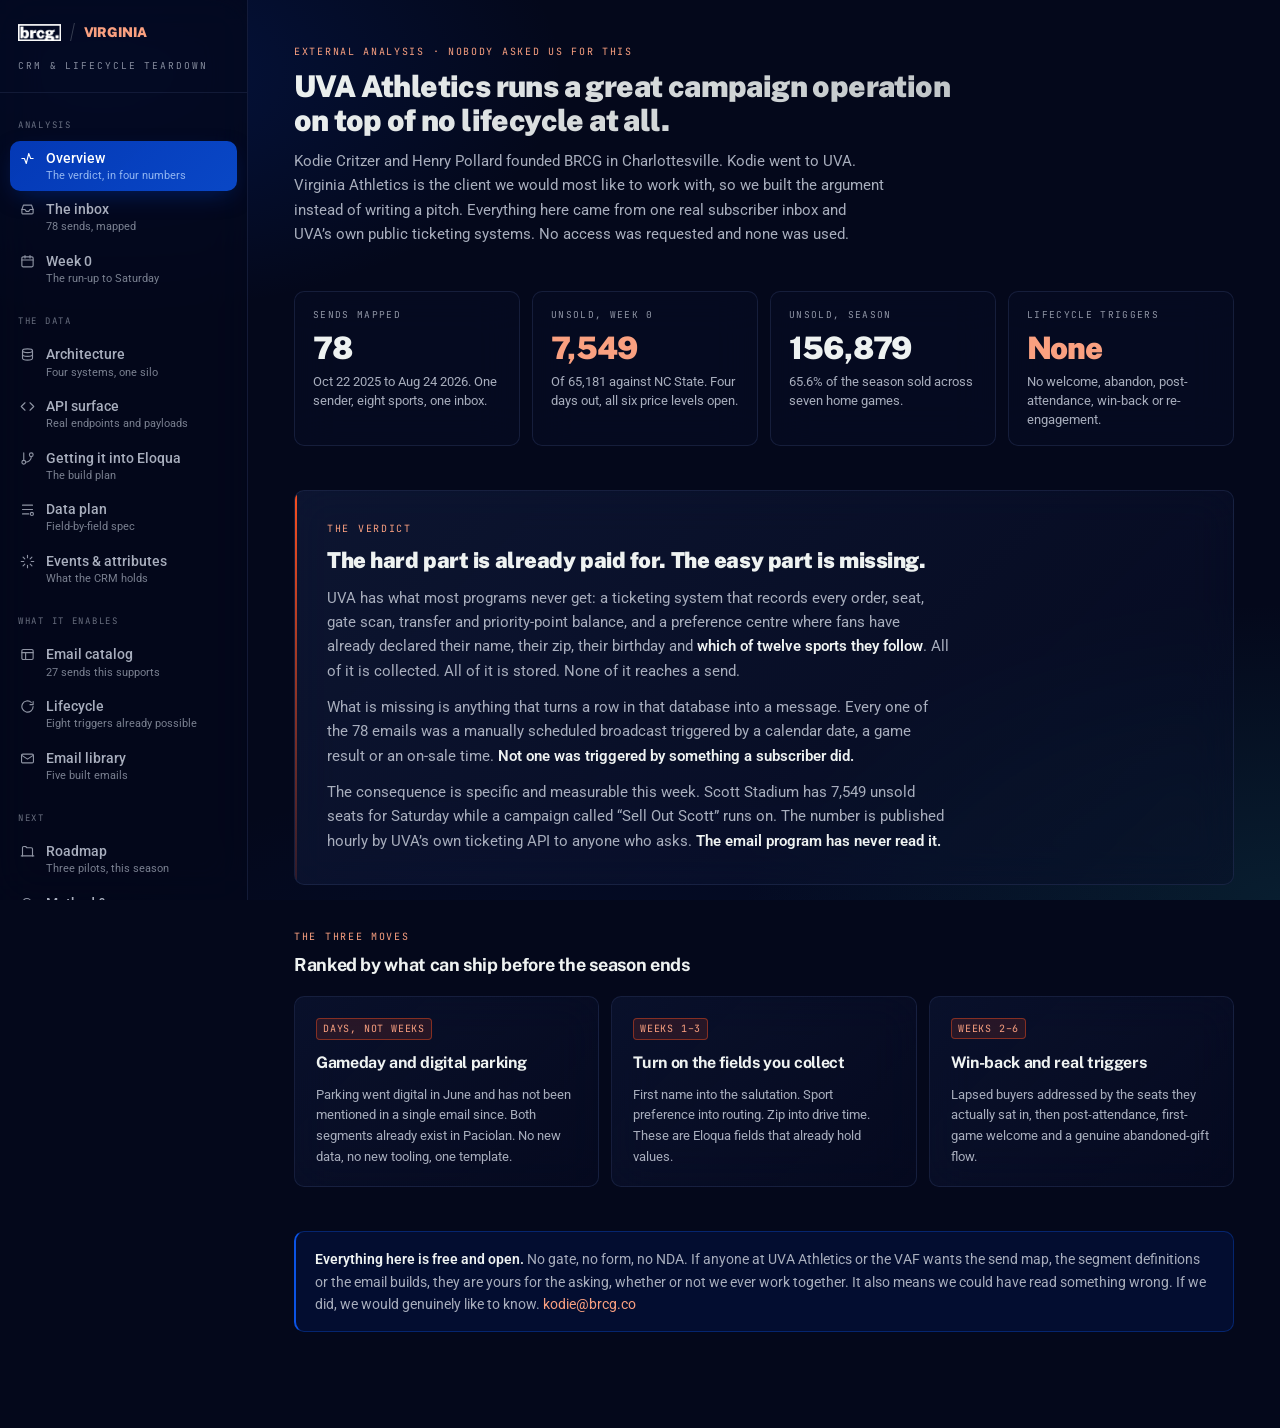
==== commit 45c37f25: "Add email catalog and CRM event/attribute model, plus a second public API API discovery. virginiaspo" ====
--- a/index.html
+++ b/index.html
@@ -802,6 +802,48 @@
       </tbody></table></div></div>
   </div>
 
+
+    <h3 style="margin:30px 0 12px;font-size:16px">The website API &mdash; results and schedules, also open</h3>
+    <p class="note" style="margin:0 0 14px;max-width:88ch">A second surface entirely, on
+    <span class="fld">virginiasports.com/website-api/</span>. It is the Nuxt front end&rsquo;s own content API,
+    unauthenticated, and it covers the half the ticketing endpoints do not: who UVA is playing, where, ranked
+    what, and whether the game has finished. Paginated to 1,268 pages, so the full archive is reachable.</p>
+    <div class="card"><div class="tw"><table>
+      <thead><tr><th style="width:34%">Endpoint</th><th>Fields returned</th></tr></thead>
+      <tbody>
+        <tr><td><span class="fld">website-api/schedule-events</span>
+          <div class="note" style="margin-top:5px">52 fields. Takes schedule_id, per_page, page.</div></td>
+          <td><b style="color:hsl(var(--im-fg))">opponent_name</b>, opponent_school_name,
+          <b style="color:hsl(var(--im-fg))">opponent_logo_id</b>, opponent_ranking and UVA&rsquo;s own
+          <b style="color:hsl(var(--im-fg))">ranking</b>. Plus datetime, datetime_end, is_all_day, tba,
+          tba_text, location, venue, <b>venue_type</b> home / away / neutral, neutral_event_preposition,
+          <b>is_conference</b>, is_exhibition, <b>status</b> and status_text, tournament_id, second_opponent
+          fields for multi-team events, <b>pre_event_article_id</b> and <b>post_event_article_id</b>,
+          wmt_stats2_game_id and iframe URLs, <b>has_box_score</b> and box_score_url, presented_by_id and
+          presented_by_url.</td></tr>
+        <tr><td><span class="fld">website-api/schedule-events/&#123;id&#125;</span></td>
+          <td>The same 52 fields for one event. The natural lookup for a post-game trigger.</td></tr>
+        <tr><td><span class="fld">website-api/sports</span></td>
+          <td>id, name, abbreviation, gender, slug, schedule_id, default_roster_id, conference_id,
+          default_season_id, default_home_game_location, team_logo_id, icon_id, score_decimal_places,
+          calendar_code, presented_by_url and presented_by_logo_id.</td></tr>
+        <tr><td><span class="fld">website-api/schedules</span></td>
+          <td>id, name, sport_id, season_id, statistics_table, schedule_top_notes. The map from a sport to its
+          season schedule.</td></tr>
+        <tr><td><span class="fld">website-api/seasons</span></td>
+          <td>Season records that schedules and sports key against.</td></tr>
+      </tbody></table></div></div>
+    <div class="banner" style="margin-top:14px"><b>What this unlocks that ticketing alone cannot.</b>
+    A post-game send can name the opponent, both rankings, whether it was a conference game, and link the real
+    box score and recap. A pre-game send can lead with the matchup rather than the price. And it covers
+    <b>all fifteen sports</b>, which is what makes a cross-sport pull on the preference centre&rsquo;s twelve
+    declared sports actually buildable.</div>
+    <div class="banner warn" style="margin-top:12px"><b>One gap, stated plainly.</b> Final scores are not on
+    this payload. <span class="fld">status</span> flips to completed and a box score URL appears, but the score
+    itself lives on the separate <span class="fld">wmt.games</span> stats platform, which returned no public
+    JSON on the paths we tried. Treat the score as a dependency to confirm with UVA, not as something already
+    in hand.</div>
+
   <div class="sec">
     <div class="banner warn"><b>One honest caveat about the patron endpoints.</b> What we observed were the
     fan-facing routes, reached through an ordinary logged-in browser session. Production integration would not
@@ -1039,8 +1081,562 @@
         one-way door.</p></div>
     </div>
   </div>
+</section><section class="panel" id="p-events">
+  <div class="eyebrow">07 &middot; Events &amp; attributes</div>
+  <h2 class="ttl">What the CRM would actually hold.</h2>
+  <p class="lede">
+    Events are things a fan did, timestamped, with properties. Attributes are the current state of the person.
+    Triggers read events; content reads attributes. Below is the full model, with every row marked by whether
+    the data exists today, needs emitting at the source, or is computed in the lifecycle layer.
+  </p>
+
+  <div class="grid g3 sec">
+    <div class="stat"><div class="k">Events available now</div><div class="v">11</div>
+      <div class="s">Already in a source system. This is piping, not building.</div></div>
+    <div class="stat acc"><div class="k">Events needing build</div><div class="v">3</div>
+      <div class="s">Session-level signals the platform holds but does not emit.</div></div>
+    <div class="stat"><div class="k">Derived</div><div class="v">2</div>
+      <div class="s">Computed in the lifecycle layer from fields that already exist.</div></div>
+  </div>
+
+  <div class="sec">
+    <div class="sec-h"><div class="eyebrow">Events</div><h3>Sixteen behaviours worth capturing</h3>
+      <p>Each one is a timestamped fact with properties, not a flag. That distinction matters: a flag tells you
+      someone is a buyer, an event tells you what they bought, when, for how much, and how far before kickoff.</p></div>
+    <div class="card"><div class="tw"><table>
+      <thead><tr><th style="width:23%">Event</th><th style="width:38%">Properties</th>
+        <th style="width:19%">Source</th><th style="width:150px">State</th></tr></thead>
+      <tbody>
+      <tr>
+        <td><span class="fld">ticket_purchased</span>
+          <div class="note" style="margin-top:4px">Order completes</div></td>
+        <td class="note">event_code, season, section, row, seats[], qty, price_level, price_type, amount, add_ons[], channel, days_before_event</td>
+        <td class="num" style="white-space:nowrap">Paciolan orders</td>
+        <td><span class="tag good">Available now</span></td>
+      </tr>
+      <tr>
+        <td><span class="fld">ticket_scanned</span>
+          <div class="note" style="margin-top:4px">Barcode read at a gate</div></td>
+        <td class="note">event_code, seat, scan_time, gate, is_first_ever</td>
+        <td class="num" style="white-space:nowrap">Paciolan access control</td>
+        <td><span class="tag good">Available now</span></td>
+      </tr>
+      <tr>
+        <td><span class="fld">checkout_abandoned</span>
+          <div class="note" style="margin-top:4px">evenue session with no order</div></td>
+        <td class="note">event_code, cart_value, qty, step_reached, price_level</td>
+        <td class="num" style="white-space:nowrap">evenue session</td>
+        <td><span class="tag warn">Needs build</span></td>
+      </tr>
+      <tr>
+        <td><span class="fld">ticket_transferred</span>
+          <div class="note" style="margin-top:4px">Seats sent to another account</div></td>
+        <td class="note">event_code, qty, accepted, recipient_is_known</td>
+        <td class="num" style="white-space:nowrap">orderhistory/pendingTransfers</td>
+        <td><span class="tag good">Available now</span></td>
+      </tr>
+      <tr>
+        <td><span class="fld">ticket_listed</span>
+          <div class="note" style="margin-top:4px">Seats put on the secondary market</div></td>
+        <td class="note">event_code, qty, marketplace, list_price</td>
+        <td class="num" style="white-space:nowrap">Secondary integration</td>
+        <td><span class="tag warn">Needs build</span></td>
+      </tr>
+      <tr>
+        <td><span class="fld">parking_purchased</span>
+          <div class="note" style="margin-top:4px">Parking SKU added</div></td>
+        <td class="note">event_code or season, lot, is_digital</td>
+        <td class="num" style="white-space:nowrap">Paciolan order add-ons</td>
+        <td><span class="tag good">Available now</span></td>
+      </tr>
+      <tr>
+        <td><span class="fld">upgrade_offered</span>
+          <div class="note" style="margin-top:4px">An upgrade exists on owned seats</div></td>
+        <td class="note">event_code, from_level, to_level, price_delta</td>
+        <td class="num" style="white-space:nowrap">order/ballena/upgrades</td>
+        <td><span class="tag good">Available now</span></td>
+      </tr>
+      <tr>
+        <td><span class="fld">upgrade_accepted</span>
+          <div class="note" style="margin-top:4px">Upgrade purchased</div></td>
+        <td class="note">event_code, from_level, to_level, amount</td>
+        <td class="num" style="white-space:nowrap">Paciolan orders</td>
+        <td><span class="tag good">Available now</span></td>
+      </tr>
+      <tr>
+        <td><span class="fld">gift_made</span>
+          <div class="note" style="margin-top:4px">Donation posts</div></td>
+        <td class="note">amount, designation, appeal, is_roundup, is_first_gift, channel</td>
+        <td class="num" style="white-space:nowrap">VAF / PACfund</td>
+        <td><span class="tag good">Available now</span></td>
+      </tr>
+      <tr>
+        <td><span class="fld">gift_abandoned</span>
+          <div class="note" style="margin-top:4px">Gift started, not completed</div></td>
+        <td class="note">amount, designation, step_reached</td>
+        <td class="num" style="white-space:nowrap">evenue session</td>
+        <td><span class="tag warn">Needs build</span></td>
+      </tr>
+      <tr>
+        <td><span class="fld">points_threshold_crossed</span>
+          <div class="note" style="margin-top:4px">Balance passes a benefit tier</div></td>
+        <td class="note">from_tier, to_tier, balance, trigger_source</td>
+        <td class="num" style="white-space:nowrap">Derived from priPtsTotal</td>
+        <td><span class="tag blue">Derived</span></td>
+      </tr>
+      <tr>
+        <td><span class="fld">membership_renewed</span>
+          <div class="note" style="margin-top:4px">VAF membership renews</div></td>
+        <td class="note">tier, amount, term</td>
+        <td class="num" style="white-space:nowrap">memberships</td>
+        <td><span class="tag good">Available now</span></td>
+      </tr>
+      <tr>
+        <td><span class="fld">membership_lapsed</span>
+          <div class="note" style="margin-top:4px">Membership passes its end date</div></td>
+        <td class="note">prior_tier, days_lapsed</td>
+        <td class="num" style="white-space:nowrap">Derived from memberships</td>
+        <td><span class="tag blue">Derived</span></td>
+      </tr>
+      <tr>
+        <td><span class="fld">preference_updated</span>
+          <div class="note" style="margin-top:4px">Preference centre submitted</div></td>
+        <td class="note">sports[], categories[], zip, birthday</td>
+        <td class="num" style="white-space:nowrap">Eloqua form</td>
+        <td><span class="tag good">Available now</span></td>
+      </tr>
+      <tr>
+        <td><span class="fld">event_result_posted</span>
+          <div class="note" style="margin-top:4px">A game finishes</div></td>
+        <td class="note">event_id, opponent, venue_type, is_conference, box_score_url, post_event_article_id</td>
+        <td class="num" style="white-space:nowrap">website-api/schedule-events</td>
+        <td><span class="tag good">Available now</span></td>
+      </tr>
+      <tr>
+        <td><span class="fld">season_ticket_renewed</span>
+          <div class="note" style="margin-top:4px">Renewal completes</div></td>
+        <td class="note">season, seats[], amount, is_upgrade</td>
+        <td class="num" style="white-space:nowrap">Paciolan orders</td>
+        <td><span class="tag good">Available now</span></td>
+      </tr></tbody></table></div></div>
+    <div class="banner" style="margin-top:14px"><b>Only three of the sixteen need work at the platform.</b>
+    Checkout abandon, gift abandon and secondary listings are session and marketplace signals that Paciolan
+    holds but does not currently emit as events. Everything else is already recorded and simply never leaves
+    the ticketing system.</div>
+  </div>
+
+  <div class="sec">
+    <div class="sec-h"><div class="eyebrow">Attributes</div><h3>The profile a send reads from</h3></div>
+    
+    <h3 style="margin:26px 0 12px;font-size:16px">Identity</h3>
+    <div class="card"><div class="tw"><table>
+      <thead><tr><th style="width:26%">Attribute</th><th style="width:90px">Type</th>
+        <th>Source</th><th style="width:150px">State</th></tr></thead>
+      <tbody>
+      <tr><td><span class="fld">pac_patron_id</span></td><td class="num">Text</td>
+        <td class="note">patronVo.patronId</td><td><span class="tag good">Available now</span></td></tr>
+      <tr><td><span class="fld">pac_account_id</span></td><td class="num">Text</td>
+        <td class="note">accounts.key.id</td><td><span class="tag good">Available now</span></td></tr>
+      <tr><td><span class="fld">is_account_holder</span></td><td class="num">Bool</td>
+        <td class="note">Derived from match tier</td><td><span class="tag blue">Derived</span></td></tr>
+      <tr><td><span class="fld">match_tier</span></td><td class="num">Number</td>
+        <td class="note">Identity waterfall 1&ndash;5</td><td><span class="tag blue">Derived</span></td></tr>
+      <tr><td><span class="fld">is_student</span></td><td class="num">Bool</td>
+        <td class="note">patronVo.isStudent</td><td><span class="tag good">Available now</span></td></tr></tbody></table></div></div>
+    <h3 style="margin:26px 0 12px;font-size:16px">Ticketing state</h3>
+    <div class="card"><div class="tw"><table>
+      <thead><tr><th style="width:26%">Attribute</th><th style="width:90px">Type</th>
+        <th>Source</th><th style="width:150px">State</th></tr></thead>
+      <tbody>
+      <tr><td><span class="fld">lifetime_orders</span></td><td class="num">Number</td>
+        <td class="note">orderhistory</td><td><span class="tag good">Available now</span></td></tr>
+      <tr><td><span class="fld">last_order_season</span></td><td class="num">Text</td>
+        <td class="note">orderhistory SEASONCD</td><td><span class="tag good">Available now</span></td></tr>
+      <tr><td><span class="fld">last_seat</span></td><td class="num">Text</td>
+        <td class="note">Order line section/row/seat</td><td><span class="tag good">Available now</span></td></tr>
+      <tr><td><span class="fld">orders_this_season</span></td><td class="num">Number</td>
+        <td class="note">orderhistory filtered</td><td><span class="tag good">Available now</span></td></tr>
+      <tr><td><span class="fld">games_attended_season</span></td><td class="num">Number</td>
+        <td class="note">Gate scans</td><td><span class="tag good">Available now</span></td></tr>
+      <tr><td><span class="fld">attendance_streak</span></td><td class="num">Number</td>
+        <td class="note">Derived from scans</td><td><span class="tag blue">Derived</span></td></tr>
+      <tr><td><span class="fld">parking_sku</span></td><td class="num">Text</td>
+        <td class="note">Order add-ons</td><td><span class="tag good">Available now</span></td></tr>
+      <tr><td><span class="fld">plan_type</span></td><td class="num">Text</td>
+        <td class="note">single / mini / season</td><td><span class="tag blue">Derived</span></td></tr>
+      <tr><td><span class="fld">can_transfer / can_exchange</span></td><td class="num">Bool</td>
+        <td class="note">transferfl, exchfl, returnfl</td><td><span class="tag good">Available now</span></td></tr></tbody></table></div></div>
+    <h3 style="margin:26px 0 12px;font-size:16px">Giving state</h3>
+    <div class="card"><div class="tw"><table>
+      <thead><tr><th style="width:26%">Attribute</th><th style="width:90px">Type</th>
+        <th>Source</th><th style="width:150px">State</th></tr></thead>
+      <tbody>
+      <tr><td><span class="fld">priority_points</span></td><td class="num">Number</td>
+        <td class="note">priPtsTotal, sentinel-guarded</td><td><span class="tag good">Available now</span></td></tr>
+      <tr><td><span class="fld">points_to_next_tier</span></td><td class="num">Number</td>
+        <td class="note">Derived vs benefit table</td><td><span class="tag blue">Derived</span></td></tr>
+      <tr><td><span class="fld">vaf_tier</span></td><td class="num">Text</td>
+        <td class="note">memberships.items[]</td><td><span class="tag good">Available now</span></td></tr>
+      <tr><td><span class="fld">lifetime_giving</span></td><td class="num">Currency</td>
+        <td class="note">VAF extract</td><td><span class="tag good">Available now</span></td></tr>
+      <tr><td><span class="fld">is_first_gift_window</span></td><td class="num">Bool</td>
+        <td class="note">Derived, 30-day no-ask</td><td><span class="tag blue">Derived</span></td></tr></tbody></table></div></div>
+    <h3 style="margin:26px 0 12px;font-size:16px">Declared preference</h3>
+    <div class="card"><div class="tw"><table>
+      <thead><tr><th style="width:26%">Attribute</th><th style="width:90px">Type</th>
+        <th>Source</th><th style="width:150px">State</th></tr></thead>
+      <tbody>
+      <tr><td><span class="fld">sport_affinity[]</span></td><td class="num">Multi</td>
+        <td class="note">Eloqua hiddenField&ndash;12</td><td><span class="tag good">Available now</span></td></tr>
+      <tr><td><span class="fld">content_categories[]</span></td><td class="num">Multi</td>
+        <td class="note">Eloqua emailGroup1&ndash;10</td><td><span class="tag good">Available now</span></td></tr>
+      <tr><td><span class="fld">drive_time_band</span></td><td class="num">Text</td>
+        <td class="note">Bucketed from zip</td><td><span class="tag blue">Derived</span></td></tr>
+      <tr><td><span class="fld">birthday</span></td><td class="num">Date</td>
+        <td class="note">Preference centre</td><td><span class="tag good">Available now</span></td></tr></tbody></table></div></div>
+    <h3 style="margin:26px 0 12px;font-size:16px">Computed lifecycle</h3>
+    <div class="card"><div class="tw"><table>
+      <thead><tr><th style="width:26%">Attribute</th><th style="width:90px">Type</th>
+        <th>Source</th><th style="width:150px">State</th></tr></thead>
+      <tbody>
+      <tr><td><span class="fld">lifecycle_stage</span></td><td class="num">Text</td>
+        <td class="note">prospect / first-time / repeat / plan / season / lapsed</td><td><span class="tag blue">Derived</span></td></tr>
+      <tr><td><span class="fld">churn_risk</span></td><td class="num">Text</td>
+        <td class="note">From listings, transfers, attendance trend</td><td><span class="tag blue">Derived</span></td></tr>
+      <tr><td><span class="fld">value_tier</span></td><td class="num">Text</td>
+        <td class="note">Spend + giving + points</td><td><span class="tag blue">Derived</span></td></tr>
+      <tr><td><span class="fld">holdout_bucket</span></td><td class="num">Number</td>
+        <td class="note">Stable hash of contact ID</td><td><span class="tag blue">Derived</span></td></tr>
+      <tr><td><span class="fld">last_triggered_at</span></td><td class="num">Date</td>
+        <td class="note">Per flow, for the frequency cap</td><td><span class="tag blue">Derived</span></td></tr></tbody></table></div></div>
+  </div>
+
+  <div class="sec">
+    <div class="sec-h"><div class="eyebrow">How they combine</div><h3>Lifecycle stage, computed once</h3>
+      <p>One derived attribute that most of the catalog keys off, so the definition lives in a single place
+      rather than being re-implemented in every campaign.</p></div>
+    <div class="card flow">
+      <div class="st"><div class="when">Prospect</div><div class="what">
+        <b>On the list, never purchased</b><span>orders_lifetime = 0. Segment further by drive time and
+        declared sport.</span></div></div>
+      <div class="st"><div class="when">First-time</div><div class="what">
+        <b>One order, at most one scan</b><span>The highest-churn and highest-upside group in the file.</span></div></div>
+      <div class="st"><div class="when">Repeat</div><div class="what">
+        <b>Two or more single-game orders</b><span>Prime target for the plan maths, because they are already
+        paying more per seat than a plan would cost.</span></div></div>
+      <div class="st"><div class="when">Plan holder</div><div class="what">
+        <b>Mini plan or partial season</b><span>Complete-the-season is the natural next step, priced at the
+        delta.</span></div></div>
+      <div class="st"><div class="when">Season holder</div><div class="what">
+        <b>Full season, renewing</b><span>Protect rather than sell. Watch listings and attendance for early
+        churn signal.</span></div></div>
+      <div class="st"><div class="when">Lapsed</div><div class="what">
+        <b>Bought in a prior season, nothing this one</b><span>Cheapest conversion in the file, and currently
+        addressed as a cold prospect.</span></div></div>
+      <div class="st"><div class="when">Donor</div><div class="what">
+        <b>Any VAF gift</b><span>Cuts across every stage above. A season holder who gives is a different person
+        from one who does not.</span></div></div>
+    </div>
+  </div>
+
+  <div class="sec">
+    <div class="banner warn"><b>One rule that keeps this honest.</b> An attribute may only drive content if it
+    was sourced at match tier 1 to 3. A household match, tier 4, can receive schedule and inventory content but
+    must never be shown a seat, a points balance or a giving history, because those belong to the account
+    holder and not necessarily to the person reading the email.</div>
+  </div>
+</section><section class="panel" id="p-catalog">
+  <div class="eyebrow">08 &middot; Email catalog</div>
+  <h2 class="ttl">Twenty-seven sends this data supports.<br>Five are built.</h2>
+  <p class="lede">
+    Every email the combined ticketing, content and preference data makes possible, with the trigger and the
+    fields behind each one. Five exist as working HTML on UVA&rsquo;s real template in the
+    <a href="#emails" data-go="emails">email library</a>. The rest are specified to the point where any of them
+    could be built next. Nothing on this list needs data that does not already exist.
+  </p>
+
+  <div class="grid g4 sec">
+    <div class="stat"><div class="k">Sends supported</div><div class="v">27</div>
+      <div class="s">Across acquisition, pre-game, post-game, retention and donor.</div></div>
+    <div class="stat acc"><div class="k">Built as HTML</div><div class="v">5</div>
+      <div class="s">On UVA&rsquo;s live Eloqua template, in the email library.</div></div>
+    <div class="stat"><div class="k">Need new data</div><div class="v">0</div>
+      <div class="s">Every field is already collected by Paciolan, Eloqua or the website API.</div></div>
+    <div class="stat acc"><div class="k">Running today</div><div class="v">0</div>
+      <div class="s">Not one of the 27 is currently triggered by fan behaviour.</div></div>
+  </div>
+
+  <div class="sec">
+    <div class="card"><div class="tw"><table>
+      <thead><tr><th style="width:104px">Stage</th><th style="width:24%">Send and audience</th>
+        <th style="width:32%">Trigger and data</th><th style="width:150px">Timing</th>
+        <th style="width:78px">State</th></tr></thead>
+      <tbody>
+      <tr>
+        <td><span class="tag blue">Acquisition</span></td>
+        <td><strong>Local, engaged, never bought</strong>
+          <div class="note" style="margin-top:4px">Inside 30 min, no purchase ever</div></td>
+        <td><span class="fld">zip band + orders_lifetime = 0 + opens &gt; 25%</span>
+          <div class="note" style="margin-top:5px">drive_time_band, event.AVAILABLE, entry price</div></td>
+        <td class="num" style="white-space:nowrap">T&minus;5 days, every home game</td>
+        <td><span class="tag neutral">Spec</span></td>
+      </tr>
+      <tr>
+        <td><span class="tag blue">Acquisition</span></td>
+        <td><strong>Real checkout abandon</strong>
+          <div class="note" style="margin-top:4px">Anyone who started and stopped</div></td>
+        <td><span class="fld">evenue session, no completed order</span>
+          <div class="note" style="margin-top:5px">cart contents, event, amount</div></td>
+        <td class="num" style="white-space:nowrap">T+2h, T+24h</td>
+        <td><span class="tag neutral">Spec</span></td>
+      </tr>
+      <tr>
+        <td><span class="tag blue">Acquisition</span></td>
+        <td><strong>Browse abandon</strong>
+          <div class="note" style="margin-top:4px">Known contact, no order for that event</div></td>
+        <td><span class="fld">event page viewed, no cart</span>
+          <div class="note" style="margin-top:5px">event viewed, AVAILABLE, price levels open</div></td>
+        <td class="num" style="white-space:nowrap">T+24h, once per event</td>
+        <td><span class="tag neutral">Spec</span></td>
+      </tr>
+      <tr>
+        <td><span class="tag blue">Acquisition</span></td>
+        <td><strong>Cross-sport pull</strong>
+          <div class="note" style="margin-top:4px">sport_affinity contains the sport, no order</div></td>
+        <td><span class="fld">declared sport playing within 14 days</span>
+          <div class="note" style="margin-top:5px">sport_affinity, website-api schedule-events</div></td>
+        <td class="num" style="white-space:nowrap">T&minus;10 days</td>
+        <td><span class="tag neutral">Spec</span></td>
+      </tr>
+      <tr>
+        <td><span class="tag blue">Acquisition</span></td>
+        <td><strong>Student activation</strong>
+          <div class="note" style="margin-top:4px">Verified students via Shibboleth</div></td>
+        <td><span class="fld">isStudent = true, no order this season</span>
+          <div class="note" style="margin-top:5px">isStudent, STUDENTMAXQTY, student pricing</div></td>
+        <td class="num" style="white-space:nowrap">Start of each season</td>
+        <td><span class="tag neutral">Spec</span></td>
+      </tr>
+      <tr>
+        <td><span class="tag blue">Acquisition</span></td>
+        <td><strong>Bring a first-timer</strong>
+          <div class="note" style="margin-top:4px">2+ orders, referral not yet used</div></td>
+        <td><span class="fld">repeat buyer with an unused guest allowance</span>
+          <div class="note" style="margin-top:5px">orders, guest entitlement</div></td>
+        <td class="num" style="white-space:nowrap">T&minus;12 days</td>
+        <td><span class="tag neutral">Spec</span></td>
+      </tr>
+      <tr>
+        <td><span class="tag brand">Pre-game</span></td>
+        <td><strong>Everything you need for Saturday</strong>
+          <div class="note" style="margin-top:4px">Ticket holders only</div></td>
+        <td><span class="fld">holds a ticket for a home game in 48h</span>
+          <div class="note" style="margin-top:5px">order, gates, bag policy, parking retrieval, weather</div></td>
+        <td class="num" style="white-space:nowrap">Thursday before each home game</td>
+        <td><span class="tag neutral">Spec</span></td>
+      </tr>
+      <tr>
+        <td><span class="tag brand">Pre-game</span></td>
+        <td><strong>Your parking changed</strong>
+          <div class="note" style="margin-top:4px">Permit holders only</div></td>
+        <td><span class="fld">parking_sku not null, digital rollout</span>
+          <div class="note" style="margin-top:5px">parking_sku, app deep link</div></td>
+        <td class="num" style="white-space:nowrap">T&minus;21 and T&minus;5</td>
+        <td><span class="tag neutral">Spec</span></td>
+      </tr>
+      <tr>
+        <td><span class="tag brand">Pre-game</span></td>
+        <td><strong>Add the parking pass</strong>
+          <div class="note" style="margin-top:4px">Ticket holders with no pass</div></td>
+        <td><span class="fld">has_ticket AND parking_sku is null</span>
+          <div class="note" style="margin-top:5px">order, parking inventory</div></td>
+        <td class="num" style="white-space:nowrap">T&minus;10 and T&minus;3</td>
+        <td><span class="tag neutral">Spec</span></td>
+      </tr>
+      <tr>
+        <td><span class="tag brand">Pre-game</span></td>
+        <td><strong>First game prep</strong>
+          <div class="note" style="margin-top:4px">First-time attendees</div></td>
+        <td><span class="fld">first_order = true, never scanned</span>
+          <div class="note" style="margin-top:5px">order, seat, gates, what to expect</div></td>
+        <td class="num" style="white-space:nowrap">T&minus;2 days</td>
+        <td><span class="tag neutral">Spec</span></td>
+      </tr>
+      <tr>
+        <td><span class="tag brand">Pre-game</span></td>
+        <td><strong>The opponent preview</strong>
+          <div class="note" style="margin-top:4px">Ticket holders + high-affinity non-buyers</div></td>
+        <td><span class="fld">home game within 5 days</span>
+          <div class="note" style="margin-top:5px">opponent_name, ranking, opponent_ranking, is_conference</div></td>
+        <td class="num" style="white-space:nowrap">T&minus;5 days</td>
+        <td><span class="tag neutral">Spec</span></td>
+      </tr>
+      <tr>
+        <td><span class="tag brand">Pre-game</span></td>
+        <td><strong>Weather and departure</strong>
+          <div class="note" style="margin-top:4px">Ticket holders, banded by drive time</div></td>
+        <td><span class="fld">home game tomorrow</span>
+          <div class="note" style="margin-top:5px">drive_time_band, kickoff, forecast</div></td>
+        <td class="num" style="white-space:nowrap">T&minus;1 day, 4pm</td>
+        <td><span class="tag neutral">Spec</span></td>
+      </tr>
+      <tr>
+        <td><span class="tag good">Post-game</span></td>
+        <td><strong>Win, first-time attendee</strong>
+          <div class="note" style="margin-top:4px">Attendees only, first game ever</div></td>
+        <td><span class="fld">barcode_scan on first_order AND result = win</span>
+          <div class="note" style="margin-top:5px">scan, attendance, remaining AVAILABLE, box score</div></td>
+        <td class="num" style="white-space:nowrap">Whistle +90 min</td>
+        <td><span class="tag good">Built</span></td>
+      </tr>
+      <tr>
+        <td><span class="tag good">Post-game</span></td>
+        <td><strong>Win, repeat attendee</strong>
+          <div class="note" style="margin-top:4px">Returning attendees</div></td>
+        <td><span class="fld">barcode_scan AND orders &gt; 1 AND win</span>
+          <div class="note" style="margin-top:5px">scan, streak, next event, upgrade offer</div></td>
+        <td class="num" style="white-space:nowrap">Whistle +90 min</td>
+        <td><span class="tag neutral">Spec</span></td>
+      </tr>
+      <tr>
+        <td><span class="tag good">Post-game</span></td>
+        <td><strong>Loss, season holder</strong>
+          <div class="note" style="margin-top:4px">Season holders who scanned in</div></td>
+        <td><span class="fld">home_loss AND plan = season_holder</span>
+          <div class="note" style="margin-top:5px">scan, streak, seats, next home game</div></td>
+        <td class="num" style="white-space:nowrap">Whistle +90 min</td>
+        <td><span class="tag good">Built</span></td>
+      </tr>
+      <tr>
+        <td><span class="tag good">Post-game</span></td>
+        <td><strong>No-show recovery</strong>
+          <div class="note" style="margin-top:4px">Bought and did not attend</div></td>
+        <td><span class="fld">order exists, no scan for that event</span>
+          <div class="note" style="margin-top:5px">order, seat, next event, transfer option</div></td>
+        <td class="num" style="white-space:nowrap">Day after, once</td>
+        <td><span class="tag neutral">Spec</span></td>
+      </tr>
+      <tr>
+        <td><span class="tag good">Post-game</span></td>
+        <td><strong>Box score and recap</strong>
+          <div class="note" style="margin-top:4px">Opted into the sport, did not attend</div></td>
+        <td><span class="fld">status flips to completed</span>
+          <div class="note" style="margin-top:5px">post_event_article_id, box_score_url, wmt_stats2</div></td>
+        <td class="num" style="white-space:nowrap">Whistle +3h</td>
+        <td><span class="tag neutral">Spec</span></td>
+      </tr>
+      <tr>
+        <td><span class="tag warn">Retention</span></td>
+        <td><strong>Complete the season</strong>
+          <div class="note" style="margin-top:4px">Partial-plan holders</div></td>
+        <td><span class="fld">orders_this_season &lt; home_games_total</span>
+          <div class="note" style="margin-top:5px">orders, delta pricing, remaining events</div></td>
+        <td class="num" style="white-space:nowrap">After game two</td>
+        <td><span class="tag neutral">Spec</span></td>
+      </tr>
+      <tr>
+        <td><span class="tag warn">Retention</span></td>
+        <td><strong>Your upgrade is available</strong>
+          <div class="note" style="margin-top:4px">Current seat holders</div></td>
+        <td><span class="fld">order/ballena/upgrades returns an offer</span>
+          <div class="note" style="margin-top:5px">upgrade offer, price delta, section</div></td>
+        <td class="num" style="white-space:nowrap">At send, T&minus;7</td>
+        <td><span class="tag neutral">Spec</span></td>
+      </tr>
+      <tr>
+        <td><span class="tag warn">Retention</span></td>
+        <td><strong>Points to the next tier</strong>
+          <div class="note" style="margin-top:4px">Donors and buyers under a threshold</div></td>
+        <td><span class="fld">priPtsTotal within reach of next benefit</span>
+          <div class="note" style="margin-top:5px">priPtsTotal, benefit table</div></td>
+        <td class="num" style="white-space:nowrap">Quarterly and at renewal</td>
+        <td><span class="tag neutral">Spec</span></td>
+      </tr>
+      <tr>
+        <td><span class="tag warn">Retention</span></td>
+        <td><strong>Renewal, priced honestly</strong>
+          <div class="note" style="margin-top:4px">Anyone who attended 2+ games</div></td>
+        <td><span class="fld">final home game scanned</span>
+          <div class="note" style="margin-top:5px">games_attended, spend, season plan price</div></td>
+        <td class="num" style="white-space:nowrap">Season end</td>
+        <td><span class="tag neutral">Spec</span></td>
+      </tr>
+      <tr>
+        <td><span class="tag warn">Retention</span></td>
+        <td><strong>Section 117 is still open</strong>
+          <div class="note" style="margin-top:4px">Lapsed buyers</div></td>
+        <td><span class="fld">last_order_season in F24/F25, no F26 order</span>
+          <div class="note" style="margin-top:5px">last_seat, AVAILABLE, same-or-better</div></td>
+        <td class="num" style="white-space:nowrap">T&minus;10 days</td>
+        <td><span class="tag good">Built</span></td>
+      </tr>
+      <tr>
+        <td><span class="tag warn">Retention</span></td>
+        <td><strong>Listed or transferred</strong>
+          <div class="note" style="margin-top:4px">Two branches by volume</div></td>
+        <td><span class="fld">pendingTransfers or a resale listing</span>
+          <div class="note" style="margin-top:5px">transfers, listings, renewal date</div></td>
+        <td class="num" style="white-space:nowrap">On the event</td>
+        <td><span class="tag neutral">Spec</span></td>
+      </tr>
+      <tr>
+        <td><span class="tag neutral">Donor</span></td>
+        <td><strong>First gift, five-part welcome</strong>
+          <div class="note" style="margin-top:4px">First-time VAF donors</div></td>
+        <td><span class="fld">first_gift posted</span>
+          <div class="note" style="margin-top:5px">gift, designation, athlete match, no-ask window</div></td>
+        <td class="num" style="white-space:nowrap">T+2d, then 7/14/21/30</td>
+        <td><span class="tag good">Built</span></td>
+      </tr>
+      <tr>
+        <td><span class="tag neutral">Donor</span></td>
+        <td><strong>Giving Day, live state</strong>
+          <div class="note" style="margin-top:4px">Donors who gave today</div></td>
+        <td><span class="fld">gift_posted AND match window open</span>
+          <div class="note" style="margin-top:5px">gift, rank, leaderboard, match expiry, goal gap</div></td>
+        <td class="num" style="white-space:nowrap">Recomputed hourly</td>
+        <td><span class="tag good">Built</span></td>
+      </tr>
+      <tr>
+        <td><span class="tag neutral">Donor</span></td>
+        <td><strong>Finish your gift</strong>
+          <div class="note" style="margin-top:4px">Started, did not complete</div></td>
+        <td><span class="fld">gift_abandoned, real cart state</span>
+          <div class="note" style="margin-top:5px">amount, designation, round-up</div></td>
+        <td class="num" style="white-space:nowrap">T+2h, T+24h</td>
+        <td><span class="tag neutral">Spec</span></td>
+      </tr>
+      <tr>
+        <td><span class="tag neutral">Donor</span></td>
+        <td><strong>Round-up thank you</strong>
+          <div class="note" style="margin-top:4px">Ticket buyers who rounded up</div></td>
+        <td><span class="fld">round-up accepted at checkout</span>
+          <div class="note" style="margin-top:5px">roundup amount, designation</div></td>
+        <td class="num" style="white-space:nowrap">T+1 day</td>
+        <td><span class="tag neutral">Spec</span></td>
+      </tr></tbody>
+    </table></div></div>
+  </div>
+
+  <div class="sec">
+    <div class="sec-h"><div class="eyebrow">Sequencing</div><h3>Which six to build first, and why</h3></div>
+    <ol class="steps card">
+      <li><b>Everything you need for Saturday.</b> No new data, deflects support volume on the first weekend of
+      digital parking, and it is the category the preference centre already offers and never uses.</li>
+      <li><b>Your parking changed.</b> Same reason, narrower audience, higher urgency.</li>
+      <li><b>Real checkout abandon.</b> The creative already exists. Only the trigger is missing.</li>
+      <li><b>Section 117 is still open.</b> Highest revenue per send. Proven intent, real seats.</li>
+      <li><b>Win, first-time attendee.</b> Converts the single best moment in the season, and today that moment
+      produces one generic blast to everybody.</li>
+      <li><b>Add the parking pass.</b> A revenue line and a support-cost line in one send.</li>
+    </ol>
+    <div class="banner" style="margin-top:14px"><b>The pattern worth noticing.</b> Four of those six need
+    nothing but a segment and a template. The two that need real plumbing, abandon and post-scan, are the two
+    with the largest upside. That is the whole argument for doing the identity work in
+    <a href="#dataplan" data-go="dataplan">the data plan</a> first.</div>
+  </div>
 </section><section class="panel" id="p-lifecycle">
-  <div class="eyebrow">07 &middot; Lifecycle</div>
+  <div class="eyebrow">09 &middot; Lifecycle</div>
   <h2 class="ttl">Eight sends the ticketing system<br>could already be firing.</h2>
   <p class="lede">
     Each one names the field that drives it. None require new data collection, a platform migration or leaving
@@ -1132,7 +1728,7 @@
     </div>
   </div>
 </section><section class="panel" id="p-emails">
-  <div class="eyebrow">08 &middot; Email library</div>
+  <div class="eyebrow">10 &middot; Email library</div>
   <h2 class="ttl">UVA&rsquo;s own template. Five better sends.</h2>
   <p class="lede">
     Every mockup is built on UVA&rsquo;s real Eloqua template, not an interpretation of it. Same 600px table,
@@ -1147,7 +1743,7 @@
     <div id="mwrap"></div>
   </div>
 </section><section class="panel" id="p-roadmap">
-  <div class="eyebrow">09 &middot; Roadmap</div>
+  <div class="eyebrow">11 &middot; Roadmap</div>
   <h2 class="ttl">Three pilots, ranked by<br>what could ship before the season ends.</h2>
   <p class="lede">
     There are seven home games left after Week 0. That is seven live tests, not a planning cycle. Everything
@@ -1219,7 +1815,7 @@
     <p><strong><a href="mailto:kodie@brcg.co">kodie@brcg.co</a></strong></p>
   </div>
 </section><section class="panel" id="p-method">
-  <div class="eyebrow">10 &middot; Method &amp; sources</div>
+  <div class="eyebrow">12 &middot; Method &amp; sources</div>
   <h2 class="ttl">Where every number came from.</h2>
   <p class="lede">
     This teardown was assembled entirely from outside. No access was requested and none was used. Below is
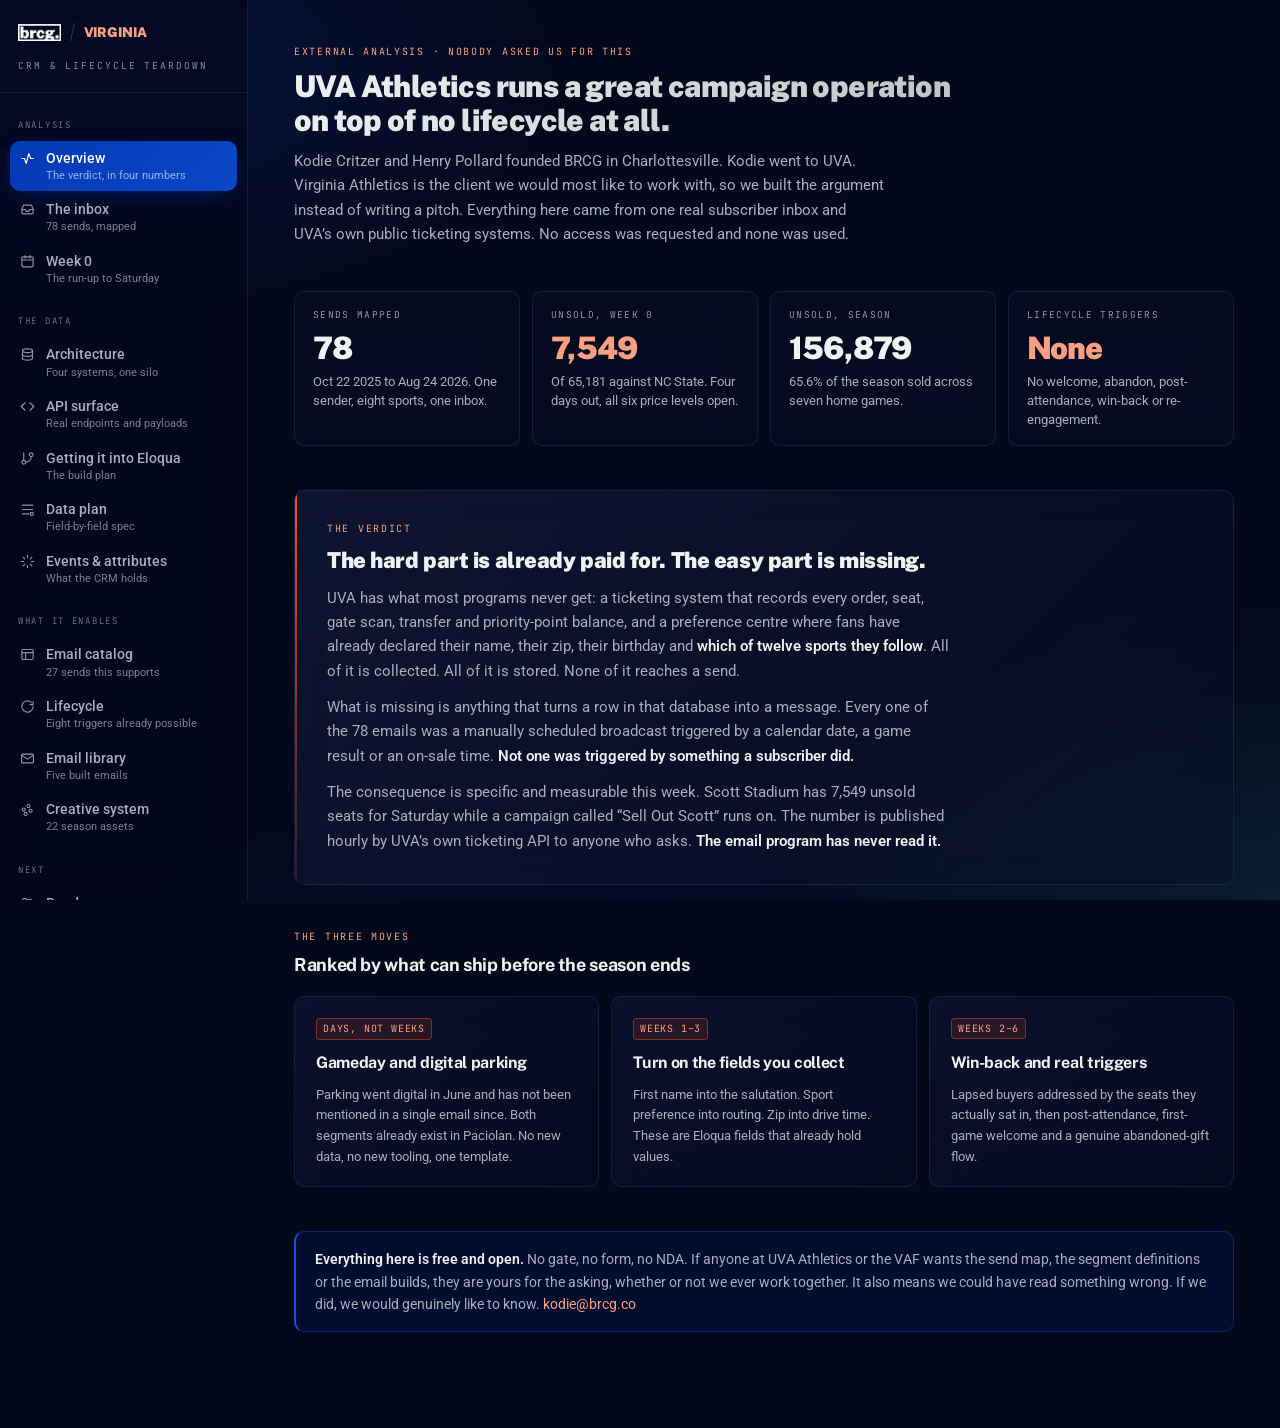
==== commit 1ce6824f: "Add the creative system: 22 season assets generated from ticketing data A repeatable way to produce " ====
--- a/index.html
+++ b/index.html
@@ -473,6 +473,49 @@
   </div>
 
   <div class="sec">
+    <h3 style="margin:30px 0 12px;font-size:16px">The website API &mdash; results and schedules, also open</h3>
+    <p class="note" style="margin:0 0 14px;max-width:88ch">A second surface entirely, on
+    <span class="fld">virginiasports.com/website-api/</span>. It is the Nuxt front end&rsquo;s own content API,
+    unauthenticated, and it covers the half the ticketing endpoints do not: who UVA is playing, where, ranked
+    what, and whether the game has finished. Paginated to 1,268 pages, so the full archive is reachable.</p>
+    <div class="card"><div class="tw"><table>
+      <thead><tr><th style="width:34%">Endpoint</th><th>Fields returned</th></tr></thead>
+      <tbody>
+        <tr><td><span class="fld">website-api/schedule-events</span>
+          <div class="note" style="margin-top:5px">52 fields. Takes schedule_id, per_page, page.</div></td>
+          <td><b style="color:hsl(var(--im-fg))">opponent_name</b>, opponent_school_name,
+          <b style="color:hsl(var(--im-fg))">opponent_logo_id</b>, opponent_ranking and UVA&rsquo;s own
+          <b style="color:hsl(var(--im-fg))">ranking</b>. Plus datetime, datetime_end, is_all_day, tba,
+          tba_text, location, venue, <b>venue_type</b> home / away / neutral, neutral_event_preposition,
+          <b>is_conference</b>, is_exhibition, <b>status</b> and status_text, tournament_id, second_opponent
+          fields for multi-team events, <b>pre_event_article_id</b> and <b>post_event_article_id</b>,
+          wmt_stats2_game_id and iframe URLs, <b>has_box_score</b> and box_score_url, presented_by_id and
+          presented_by_url.</td></tr>
+        <tr><td><span class="fld">website-api/schedule-events/&#123;id&#125;</span></td>
+          <td>The same 52 fields for one event. The natural lookup for a post-game trigger.</td></tr>
+        <tr><td><span class="fld">website-api/sports</span></td>
+          <td>id, name, abbreviation, gender, slug, schedule_id, default_roster_id, conference_id,
+          default_season_id, default_home_game_location, team_logo_id, icon_id, score_decimal_places,
+          calendar_code, presented_by_url and presented_by_logo_id.</td></tr>
+        <tr><td><span class="fld">website-api/schedules</span></td>
+          <td>id, name, sport_id, season_id, statistics_table, schedule_top_notes. The map from a sport to its
+          season schedule.</td></tr>
+        <tr><td><span class="fld">website-api/seasons</span></td>
+          <td>Season records that schedules and sports key against.</td></tr>
+      </tbody></table></div></div>
+    <div class="banner" style="margin-top:14px"><b>What this unlocks that ticketing alone cannot.</b>
+    A post-game send can name the opponent, both rankings, whether it was a conference game, and link the real
+    box score and recap. A pre-game send can lead with the matchup rather than the price. And it covers
+    <b>all fifteen sports</b>, which is what makes a cross-sport pull on the preference centre&rsquo;s twelve
+    declared sports actually buildable.</div>
+    <div class="banner warn" style="margin-top:12px"><b>One gap, stated plainly.</b> Final scores are not on
+    this payload. <span class="fld">status</span> flips to completed and a box score URL appears, but the score
+    itself lives on the separate <span class="fld">wmt.games</span> stats platform, which returned no public
+    JSON on the paths we tried. Treat the score as a dependency to confirm with UVA, not as something already
+    in hand.</div>
+  </div>
+
+  <div class="sec">
     <div class="sec-h"><div class="eyebrow">Real payload</div><h3>Event inventory</h3>
       <p>Trimmed from the live NC State response. One object carries the seat count, the theme, the on-sale
       time and the entire donation ladder.</p></div>
@@ -518,23 +561,9 @@
 
   <div class="sec">
     <div class="sec-h"><div class="eyebrow">Data template</div><h3>The merge-field contract</h3>
-      <p>What a lifecycle layer would expose to the template. Every field below exists today. None require new
-      data collection.</p></div>
-    <div class="card"><div class="tw"><table>
-      <thead><tr><th style="width:22%">Field</th><th style="width:28%">Source</th><th>Example</th>
-        <th style="width:104px">In use</th></tr></thead>
-      <tbody>
-        <tr><td><code>first_name</code></td><td>Eloqua preference form</td><td class="num">Kodie</td><td><span class="tag bad">No</span></td></tr>
-        <tr><td><code>sport_affinity[]</code></td><td>Eloqua hiddenField&ndash;12</td><td class="num">["football","mbb"]</td><td><span class="tag bad">No</span></td></tr>
-        <tr><td><code>drive_time</code></td><td>Eloqua zip + patron address</td><td class="num">20 min</td><td><span class="tag bad">No</span></td></tr>
-        <tr><td><code>last_seat</code></td><td>pac-api/orderhistory</td><td class="num">117 / K / 9-10</td><td><span class="tag bad">No</span></td></tr>
-        <tr><td><code>games_attended</code></td><td>Barcode scans</td><td class="num">4 of 7</td><td><span class="tag bad">No</span></td></tr>
-        <tr><td><code>priority_points</code></td><td>app/ws/patron myAccount</td><td class="num">84</td><td><span class="tag bad">No</span></td></tr>
-        <tr><td><code>upgrade_offer</code></td><td>order/ballena/upgrades</td><td class="num">Preferred, +$34</td><td><span class="tag bad">No</span></td></tr>
-        <tr><td><code>event.available</code></td><td>catalog/eventDetailMPT</td><td class="num">7549</td><td><span class="tag bad">No</span></td></tr>
-        <tr><td><code>event.pct_sold</code></td><td>Derived</td><td class="num">88.4</td><td><span class="tag bad">No</span></td></tr>
-        <tr><td><code>parking_sku</code></td><td>Order add-ons</td><td class="num">null</td><td><span class="tag bad">No</span></td></tr>
-      </tbody></table></div></div>
+      <p>Every field a lifecycle layer would expose to the template, with its source and whether it is used
+      today, is specified in <a href="#dataplan" data-go="dataplan">the data plan</a>. It is not repeated
+      here.</p></div>
   </div>
 
   <div class="sec">
@@ -722,130 +751,10 @@
   </div>
 
   <div class="sec">
-    <div class="sec-h"><div class="eyebrow">Full reference</div><h3>Every endpoint and what it returns</h3>
-      <p>Everything below was observed on UVA&rsquo;s own live implementation. Field names are the real ones.</p></div>
-
-    <h3 style="margin:26px 0 12px;font-size:16px">Event and inventory &mdash; no person identifier required</h3>
-    <div class="card"><div class="tw"><table>
-      <thead><tr><th style="width:34%">Endpoint</th><th>Fields returned</th></tr></thead>
-      <tbody>
-        <tr><td><span class="fld">pac-api/catalog/eventDetailMPT/&#123;season&#125;/&#123;event&#125;</span>
-          <div class="note" style="margin-top:5px">74 fields. The richest single call.</div></td>
-          <td><b style="color:hsl(var(--im-fg))">AVAILABLE</b>, <b style="color:hsl(var(--im-fg))">TOTALCAPACITY</b>,
-          SOLD_OUT, OVERRIDESOLDOUT, HASPROMO, SALEFROMDT, SALETODT, SALEFROMDTUTC, EVENTDT, EVENTDTFAC, EVENTDTTO,
-          EVENTTIMETYPE, TIMEZONE, EVENTNAME, ITEMNAME, SSEVENTNAME, FAC_CD, FAC_TITLE, SEASONCD, SEASON_NAME,
-          PRICETABLECD, PRICE, MINQTY, MAXQTY, MULTIPLEQTY, STUDENTMAXQTY, ALLOCATE, ALLOWSEATMAP, MAPTYPE,
-          POLICYCD, POLICYTYPE, IPROFILE, EVENT_MESSAGE, SEO_MESSAGE, HAS_BILL_PLANS, BILL_PLAN_POLICIES,
-          SUPPRESSFULLPAY, MARKERS, and <b>OFFERS_AND_ROUNDUPS</b> carrying ITEMNAME, DESCRIPTION,
-          ALLOWCUSTOMERAMOUNT, AMOUNTS, TC_MESSAGE, CONF_MESSAGE.</td></tr>
-        <tr><td><span class="fld">pac-api/seat-availability/event-id/&#123;acct&#125;:&#123;season&#125;:&#123;event&#125;/pricelevel</span></td>
-          <td>pricelevel[] with priceLevelCd, standard, PLAT. Plus holdCds[] and availablePriceLevels[].
-          Tells you which of the six tiers still has stock.</td></tr>
-        <tr><td><span class="fld">pac-api/seat-availability/event-id/&#123;&hellip;&#125;/markers</span></td>
-          <td>markers[] with id, name, title, description, icon, color, price, priceTypeCd, currency, terms,
-          active. This is where Platinum Seat and similar seat attributes live.</td></tr>
-        <tr><td><span class="fld">pac-api/catalog/sectionranges/price/&#123;season&#125;/&#123;event&#125;</span></td>
-          <td>sectionRange[], feeExclusions with price_types and use_bo_fees, tieredFeesActive.</td></tr>
-        <tr><td><span class="fld">pac-api/consumer/gql</span>
-          <div class="note" style="margin-top:5px">GraphQL. Every sport in one call.</div></td>
-          <td>discovery_upcomingEvents, 25 fields each: SEASONCD, SEASON_NAME, ITEMCD, ITEMNAME, SSEVENTNAME,
-          EVENTDT, EVENTDTFAC, EVENTDTTO, EVENTDTFACTO, FAC_TITLE, SOLD_OUT, BUY_ON_SS, BUY_ON_PS, SALEFROMDT,
-          SALEFROMDTUTC, TYPE, PRICE, HAS_BILL_PLANS, POLICYCD, POLICYTYPE, ISNEXTGEN, IPROFILE, HIDE_FACILITY,
-          HIDE_DATE_TIME, HIDE_TIME.</td></tr>
-        <tr><td><span class="fld">discovery_eventlist</span>
-          <div class="note" style="margin-top:5px">Server-rendered on the events page.</div></td>
-          <td>Everything in the GraphQL set plus <b>LOGO</b> and LOGO_MOBILE (opponent marks on UVA&rsquo;s own
-          S3), SEQUENCE, EVENT_MESSAGE, COMBO_EVENTS, MARKERS, AUTO_EXPAND.</td></tr>
-        <tr><td><span class="fld">SEGetEventInfo</span>
-          <div class="note" style="margin-top:5px">Legacy page, server-rendered.</div></td>
-          <td>priceLevelList, the six named tiers: Priority, Prime, Preferred, Choice, Select, Value (Upper
-          Level). priceTypeList: Family Pack 4&ndash;10, Reserved. areaList by facility section. Plus the
-          TicketItem record with event number, ticket code, configuration, facility and on-sale timestamp.</td></tr>
-        <tr><td><span class="fld">pac-api/catalog/evenueconfig</span></td>
-          <td>89 platform flags. Which capabilities are on, which are off, fee display, order-history window,
-          secondary-market host, student ticketing, promotions engine, donation offers, bill plans.</td></tr>
-      </tbody></table></div></div>
-
-    <h3 style="margin:30px 0 12px;font-size:16px">Patron &mdash; keyed to a Paciolan patron ID</h3>
-    <div class="card"><div class="tw"><table>
-      <thead><tr><th style="width:34%">Endpoint</th><th>Fields returned</th></tr></thead>
-      <tbody>
-        <tr><td><span class="fld">app/ws/patron/&#123;patronId&#125;/myAccount</span></td>
-          <td><b style="color:hsl(var(--im-fg))">custPriPoints</b>, <b style="color:hsl(var(--im-fg))">donPriPoints</b>,
-          <b style="color:hsl(var(--im-fg))">orderPriPtsTotal</b>, <b style="color:hsl(var(--im-fg))">priPtsTotal</b>.
-          Plus patronVo: resolvedname, fname, lname, patronId, cstmType, isStudent, and the entitlement flags
-          exchfl, transferfl, returnfl. Plus PtrnPhoneVos, PtrnEmailVos, PtrnEvLoginInfoVos and relatedSites for
-          the seat and parking selection portals.</td></tr>
-        <tr><td><span class="fld">pac-api/accounts</span>
-          <div class="note" style="margin-top:5px">45 paths.</div></td>
-          <td>accountType, accountName, accountStatusId, accountStatusName, isCustomerActive, loginEmail,
-          groupCode, cstmType, isStudent, dataAccountId, preferredLanguageId, primaryContactId, extIds,
-          profileIds, creditCards, bankAccount, and the ticketing and foundation address IDs
-          (tktMailAddrId, tktBillAddrId, fndMailAddrId, fndBillAddrId). primaryContact carries name.first,
-          name.middle, name.last, phones[], emails[], addresses.</td></tr>
-        <tr><td><span class="fld">pac-api/orderhistory</span></td>
-          <td>events[] &mdash; the purchase record by event. Drives win-back, partial-plan completion and the
-          real seat reference in a send.</td></tr>
-        <tr><td><span class="fld">pac-api/orderhistory/pendingTransfers</span></td>
-          <td>Transfers issued but not yet accepted. The clearest pre-renewal churn signal in the dataset.</td></tr>
-        <tr><td><span class="fld">pac-api/order/ballena/upgrades</span></td>
-          <td>Upgrade offers available against seats the account already owns. A personalised, revenue-positive
-          email that writes itself and has never been sent.</td></tr>
-        <tr><td><span class="fld">pac-api/memberships</span></td>
-          <td>total and items[]. Membership tier and status for benefit gating and renewal timing.</td></tr>
-        <tr><td><span class="fld">app/ws/user/context</span>
-          <div class="note" style="margin-top:5px">111 paths.</div></td>
-          <td>patronId, patronName, logon, transferHours, transferPostSaleSeasonVos[], isStubHubEnabled,
-          eChkThresholdAmt, storedccbafl, studentPinRequired, and the display and entitlement flags custprifl,
-          orderprifl, donprifl, priptfl, allowDonHistoryFlg, dispDonDtlFlg, dispDonPmtHistFlg. Plus the full
-          address and phone type configuration for the account.</td></tr>
-      </tbody></table></div></div>
-  </div>
-
-
-    <h3 style="margin:30px 0 12px;font-size:16px">The website API &mdash; results and schedules, also open</h3>
-    <p class="note" style="margin:0 0 14px;max-width:88ch">A second surface entirely, on
-    <span class="fld">virginiasports.com/website-api/</span>. It is the Nuxt front end&rsquo;s own content API,
-    unauthenticated, and it covers the half the ticketing endpoints do not: who UVA is playing, where, ranked
-    what, and whether the game has finished. Paginated to 1,268 pages, so the full archive is reachable.</p>
-    <div class="card"><div class="tw"><table>
-      <thead><tr><th style="width:34%">Endpoint</th><th>Fields returned</th></tr></thead>
-      <tbody>
-        <tr><td><span class="fld">website-api/schedule-events</span>
-          <div class="note" style="margin-top:5px">52 fields. Takes schedule_id, per_page, page.</div></td>
-          <td><b style="color:hsl(var(--im-fg))">opponent_name</b>, opponent_school_name,
-          <b style="color:hsl(var(--im-fg))">opponent_logo_id</b>, opponent_ranking and UVA&rsquo;s own
-          <b style="color:hsl(var(--im-fg))">ranking</b>. Plus datetime, datetime_end, is_all_day, tba,
-          tba_text, location, venue, <b>venue_type</b> home / away / neutral, neutral_event_preposition,
-          <b>is_conference</b>, is_exhibition, <b>status</b> and status_text, tournament_id, second_opponent
-          fields for multi-team events, <b>pre_event_article_id</b> and <b>post_event_article_id</b>,
-          wmt_stats2_game_id and iframe URLs, <b>has_box_score</b> and box_score_url, presented_by_id and
-          presented_by_url.</td></tr>
-        <tr><td><span class="fld">website-api/schedule-events/&#123;id&#125;</span></td>
-          <td>The same 52 fields for one event. The natural lookup for a post-game trigger.</td></tr>
-        <tr><td><span class="fld">website-api/sports</span></td>
-          <td>id, name, abbreviation, gender, slug, schedule_id, default_roster_id, conference_id,
-          default_season_id, default_home_game_location, team_logo_id, icon_id, score_decimal_places,
-          calendar_code, presented_by_url and presented_by_logo_id.</td></tr>
-        <tr><td><span class="fld">website-api/schedules</span></td>
-          <td>id, name, sport_id, season_id, statistics_table, schedule_top_notes. The map from a sport to its
-          season schedule.</td></tr>
-        <tr><td><span class="fld">website-api/seasons</span></td>
-          <td>Season records that schedules and sports key against.</td></tr>
-      </tbody></table></div></div>
-    <div class="banner" style="margin-top:14px"><b>What this unlocks that ticketing alone cannot.</b>
-    A post-game send can name the opponent, both rankings, whether it was a conference game, and link the real
-    box score and recap. A pre-game send can lead with the matchup rather than the price. And it covers
-    <b>all fifteen sports</b>, which is what makes a cross-sport pull on the preference centre&rsquo;s twelve
-    declared sports actually buildable.</div>
-    <div class="banner warn" style="margin-top:12px"><b>One gap, stated plainly.</b> Final scores are not on
-    this payload. <span class="fld">status</span> flips to completed and a box score URL appears, but the score
-    itself lives on the separate <span class="fld">wmt.games</span> stats platform, which returned no public
-    JSON on the paths we tried. Treat the score as a dependency to confirm with UVA, not as something already
-    in hand.</div>
-
-  <div class="sec">
-    <div class="banner warn"><b>One honest caveat about the patron endpoints.</b> What we observed were the
+  </div>
+
+  <div class="sec">
+    <div class="banner warn"><b>One honest caveat about the patron endpoints.</b> The full endpoint reference lives in <a href="#apis" data-go="apis">API surface</a>. What we observed were the
     fan-facing routes, reached through an ordinary logged-in browser session. Production integration would not
     replay session calls. It would use Paciolan&rsquo;s partner integration surface with server credentials,
     which is the part that is partner-gated and which UVA already has a commercial relationship for. These
@@ -1742,8 +1651,180 @@
     <div id="mstrip"></div>
     <div id="mwrap"></div>
   </div>
+</section><section class="panel" id="p-creative">
+  <div class="eyebrow">11 &middot; Creative system</div>
+  <h2 class="ttl">Twenty-two season assets,<br>generated from the ticketing data.</h2>
+  <p class="lede">
+    The same 1920&times;1080 units UVA ships today, produced by a template system instead of by hand. Change
+    the numbers, re-run, get the new set in about forty seconds. Every mark is the real file. Nothing here
+    draws or re-letters a logo.
+  </p>
+
+  <div class="grid g4 sec">
+    <div class="stat"><div class="k">Assets in one run</div><div class="v">22</div>
+      <div class="s">7 matchup, 7 urgency, 4 offer, 3 add-on, 1 season slate.</div></div>
+    <div class="stat acc"><div class="k">Rebuild time</div><div class="v">~40s</div>
+      <div class="s">One command. Deterministic, so the set is reproducible.</div></div>
+    <div class="stat"><div class="k">Logos drawn</div><div class="v">0</div>
+      <div class="s">V-Sabre from Paciolan&rsquo;s asset store, opponent marks from UVA&rsquo;s own S3.</div></div>
+    <div class="stat acc"><div class="k">Live-data units</div><div class="v">8</div>
+      <div class="s">Seven urgency assets and the slate read seat counts at render time.</div></div>
+  </div>
+
+  <div class="sec verdict">
+    <div class="eyebrow">Why it matters</div>
+    <h3>A static PNG cannot know the stadium is 11% empty.</h3>
+    <p>UVA&rsquo;s current assets are well made and completely frozen. A designer picks a number, sets it in
+    artwork, and that artwork ships. Which is how a &ldquo;Sell Out Scott&rdquo; graphic runs for seven weeks
+    while <strong>7,549 seats sit unsold</strong>. The creative has no idea.</p>
+    <p>Every unit below is generated from the same endpoints the emails would read. The sellout bar on an
+    urgency asset is the real figure at render time, not a guess baked into a file.
+    <strong>The creative and the ticketing system stop being two separate worlds.</strong></p>
+  </div>
+
+  <div class="sec">
+    <div class="sec-h"><div class="eyebrow">Template 01 &middot; Matchup</div>
+      <h3>Game announce, one per home game</h3>
+      <p>Opponent name leads in type with the real mark as support, because the opponent files UVA serves are
+      only 60&times;60 and would not survive being blown up. An honest constraint that reads better than two
+      mismatched logos fighting each other.</p></div>
+    <div class="grid g3">
+      <figure style="margin:0">
+        <img src="creative/matchup-f01-ncstate.jpg" alt="Matchup &middot; NC State" loading="lazy"
+             style="width:100%;height:auto;display:block;border-radius:var(--radius);
+                    border:1px solid hsl(var(--border)/.6)">
+        <figcaption class="note" style="margin-top:9px;font-size:12px">Matchup &middot; NC State</figcaption>
+      </figure>
+      <figure style="margin:0">
+        <img src="creative/matchup-f02-norfolkstate.jpg" alt="Matchup &middot; Norfolk State" loading="lazy"
+             style="width:100%;height:auto;display:block;border-radius:var(--radius);
+                    border:1px solid hsl(var(--border)/.6)">
+        <figcaption class="note" style="margin-top:9px;font-size:12px">Matchup &middot; Norfolk State</figcaption>
+      </figure>
+      <figure style="margin:0">
+        <img src="creative/matchup-f03-delaware.jpg" alt="Matchup &middot; Delaware" loading="lazy"
+             style="width:100%;height:auto;display:block;border-radius:var(--radius);
+                    border:1px solid hsl(var(--border)/.6)">
+        <figcaption class="note" style="margin-top:9px;font-size:12px">Matchup &middot; Delaware</figcaption>
+      </figure></div>
+  </div>
+
+  <div class="sec">
+    <div class="sec-h"><div class="eyebrow">Template 02 &middot; Urgency</div>
+      <h3>The one that cannot be made by hand</h3>
+      <p>Seats remaining, percentage sold, and a fill bar, all read live. Regenerate it the morning of a game
+      and it is correct that morning.</p></div>
+    <div class="grid g3">
+      <figure style="margin:0">
+        <img src="creative/urgency-f01-ncstate.jpg" alt="Urgency &middot; NC State &middot; 88.4% sold" loading="lazy"
+             style="width:100%;height:auto;display:block;border-radius:var(--radius);
+                    border:1px solid hsl(var(--border)/.6)">
+        <figcaption class="note" style="margin-top:9px;font-size:12px">Urgency &middot; NC State &middot; 88.4% sold</figcaption>
+      </figure>
+      <figure style="margin:0">
+        <img src="creative/urgency-f02-norfolkstate.jpg" alt="Urgency &middot; Norfolk State &middot; 60.4% sold" loading="lazy"
+             style="width:100%;height:auto;display:block;border-radius:var(--radius);
+                    border:1px solid hsl(var(--border)/.6)">
+        <figcaption class="note" style="margin-top:9px;font-size:12px">Urgency &middot; Norfolk State &middot; 60.4% sold</figcaption>
+      </figure>
+      <figure style="margin:0">
+        <img src="creative/urgency-f03-delaware.jpg" alt="Urgency &middot; Delaware &middot; 61.7% sold" loading="lazy"
+             style="width:100%;height:auto;display:block;border-radius:var(--radius);
+                    border:1px solid hsl(var(--border)/.6)">
+        <figcaption class="note" style="margin-top:9px;font-size:12px">Urgency &middot; Delaware &middot; 61.7% sold</figcaption>
+      </figure></div>
+  </div>
+
+  <div class="sec">
+    <div class="sec-h"><div class="eyebrow">Template 03 &middot; Offer</div>
+      <h3>Price-led, using their real published prices</h3></div>
+    <div class="grid g3">
+      <figure style="margin:0">
+        <img src="creative/offer-mini-plan.jpg" alt="Mini plans &middot; $99" loading="lazy"
+             style="width:100%;height:auto;display:block;border-radius:var(--radius);
+                    border:1px solid hsl(var(--border)/.6)">
+        <figcaption class="note" style="margin-top:9px;font-size:12px">Mini plans &middot; $99</figcaption>
+      </figure>
+      <figure style="margin:0">
+        <img src="creative/offer-family-four.jpg" alt="Family four pack &middot; $25" loading="lazy"
+             style="width:100%;height:auto;display:block;border-radius:var(--radius);
+                    border:1px solid hsl(var(--border)/.6)">
+        <figcaption class="note" style="margin-top:9px;font-size:12px">Family four pack &middot; $25</figcaption>
+      </figure>
+      <figure style="margin:0">
+        <img src="creative/offer-endzone-pair.jpg" alt="Endzone pair &middot; $50" loading="lazy"
+             style="width:100%;height:auto;display:block;border-radius:var(--radius);
+                    border:1px solid hsl(var(--border)/.6)">
+        <figcaption class="note" style="margin-top:9px;font-size:12px">Endzone pair &middot; $50</figcaption>
+      </figure></div>
+  </div>
+
+  <div class="sec">
+    <div class="sec-h"><div class="eyebrow">Template 04 &middot; Add-on</div>
+      <h3>Parking, tailgate, season tickets</h3></div>
+    <div class="grid g3">
+      <figure style="margin:0">
+        <img src="creative/addon-parking-digital.jpg" alt="Parking is digital" loading="lazy"
+             style="width:100%;height:auto;display:block;border-radius:var(--radius);
+                    border:1px solid hsl(var(--border)/.6)">
+        <figcaption class="note" style="margin-top:9px;font-size:12px">Parking is digital</figcaption>
+      </figure>
+      <figure style="margin:0">
+        <img src="creative/addon-tailgate.jpg" alt="Full-service tailgate" loading="lazy"
+             style="width:100%;height:auto;display:block;border-radius:var(--radius);
+                    border:1px solid hsl(var(--border)/.6)">
+        <figcaption class="note" style="margin-top:9px;font-size:12px">Full-service tailgate</figcaption>
+      </figure>
+      <figure style="margin:0">
+        <img src="creative/addon-season-tickets.jpg" alt="Season tickets" loading="lazy"
+             style="width:100%;height:auto;display:block;border-radius:var(--radius);
+                    border:1px solid hsl(var(--border)/.6)">
+        <figcaption class="note" style="margin-top:9px;font-size:12px">Season tickets</figcaption>
+      </figure></div>
+  </div>
+
+  <div class="sec">
+    <div class="sec-h"><div class="eyebrow">Template 05 &middot; Season slate</div>
+      <h3>Every home game, by how full it is</h3>
+      <p>One asset that makes the whole season legible at a glance, and the one most likely to change week to
+      week.</p></div>
+    
+      <figure style="margin:0">
+        <img src="creative/slate-2026-home.jpg" alt="2026 home slate &middot; 156,879 seats available" loading="lazy"
+             style="width:100%;height:auto;display:block;border-radius:var(--radius);
+                    border:1px solid hsl(var(--border)/.6)">
+        <figcaption class="note" style="margin-top:9px;font-size:12px">2026 home slate &middot; 156,879 seats available</figcaption>
+      </figure>
+  </div>
+
+  <div class="sec">
+    <div class="sec-h"><div class="eyebrow">The system</div><h3>How it is put together</h3></div>
+    <div class="grid g3">
+      <div class="card"><div class="eyebrow">Type</div>
+        <p class="note" style="margin-top:10px">Barlow Condensed 900 for statements, Public Sans for body,
+        JetBrains Mono for kickers and numerics. One face shouting, one explaining. Deliberately quieter than
+        the current work, which stacks an outlined display face over a photo with a drop shadow and reads busy
+        at thumbnail size in an inbox.</p></div>
+      <div class="card"><div class="eyebrow">Colour and texture</div>
+        <p class="note" style="margin-top:10px">Navy <code>#232D4B</code>, Cavalier orange
+        <code>#F84C1E</code>, white. Nothing else. A 135&deg; hatch at 4.5% white echoes the texture already in
+        UVA&rsquo;s email header, with two soft orange radials so the navy does not go flat.</p></div>
+      <div class="card"><div class="eyebrow">Structure</div>
+        <p class="note" style="margin-top:10px">Orange bleed bars left and right on every unit, mark top-left,
+        context top-right, footer line at the base. A fan should recognise the family from across a feed
+        without reading a word.</p></div>
+    </div>
+  </div>
+
+  <div class="sec">
+    <div class="banner warn"><b>What this deliberately does not do.</b> These are type, colour and logo
+    compositions. UVA has a real photo library and real photographers, and the right move is to composite their
+    shots into these layouts rather than generate imagery. Synthetic football photography for a real programme
+    would look wrong to anyone who follows the team, and it is the one thing here that would undermine
+    everything else. The layouts already leave room for a photo plate behind the type.</div>
+  </div>
 </section><section class="panel" id="p-roadmap">
-  <div class="eyebrow">11 &middot; Roadmap</div>
+  <div class="eyebrow">12 &middot; Roadmap</div>
   <h2 class="ttl">Three pilots, ranked by<br>what could ship before the season ends.</h2>
   <p class="lede">
     There are seven home games left after Week 0. That is seven live tests, not a planning cycle. Everything
@@ -1815,7 +1896,7 @@
     <p><strong><a href="mailto:kodie@brcg.co">kodie@brcg.co</a></strong></p>
   </div>
 </section><section class="panel" id="p-method">
-  <div class="eyebrow">12 &middot; Method &amp; sources</div>
+  <div class="eyebrow">13 &middot; Method &amp; sources</div>
   <h2 class="ttl">Where every number came from.</h2>
   <p class="lede">
     This teardown was assembled entirely from outside. No access was requested and none was used. Below is
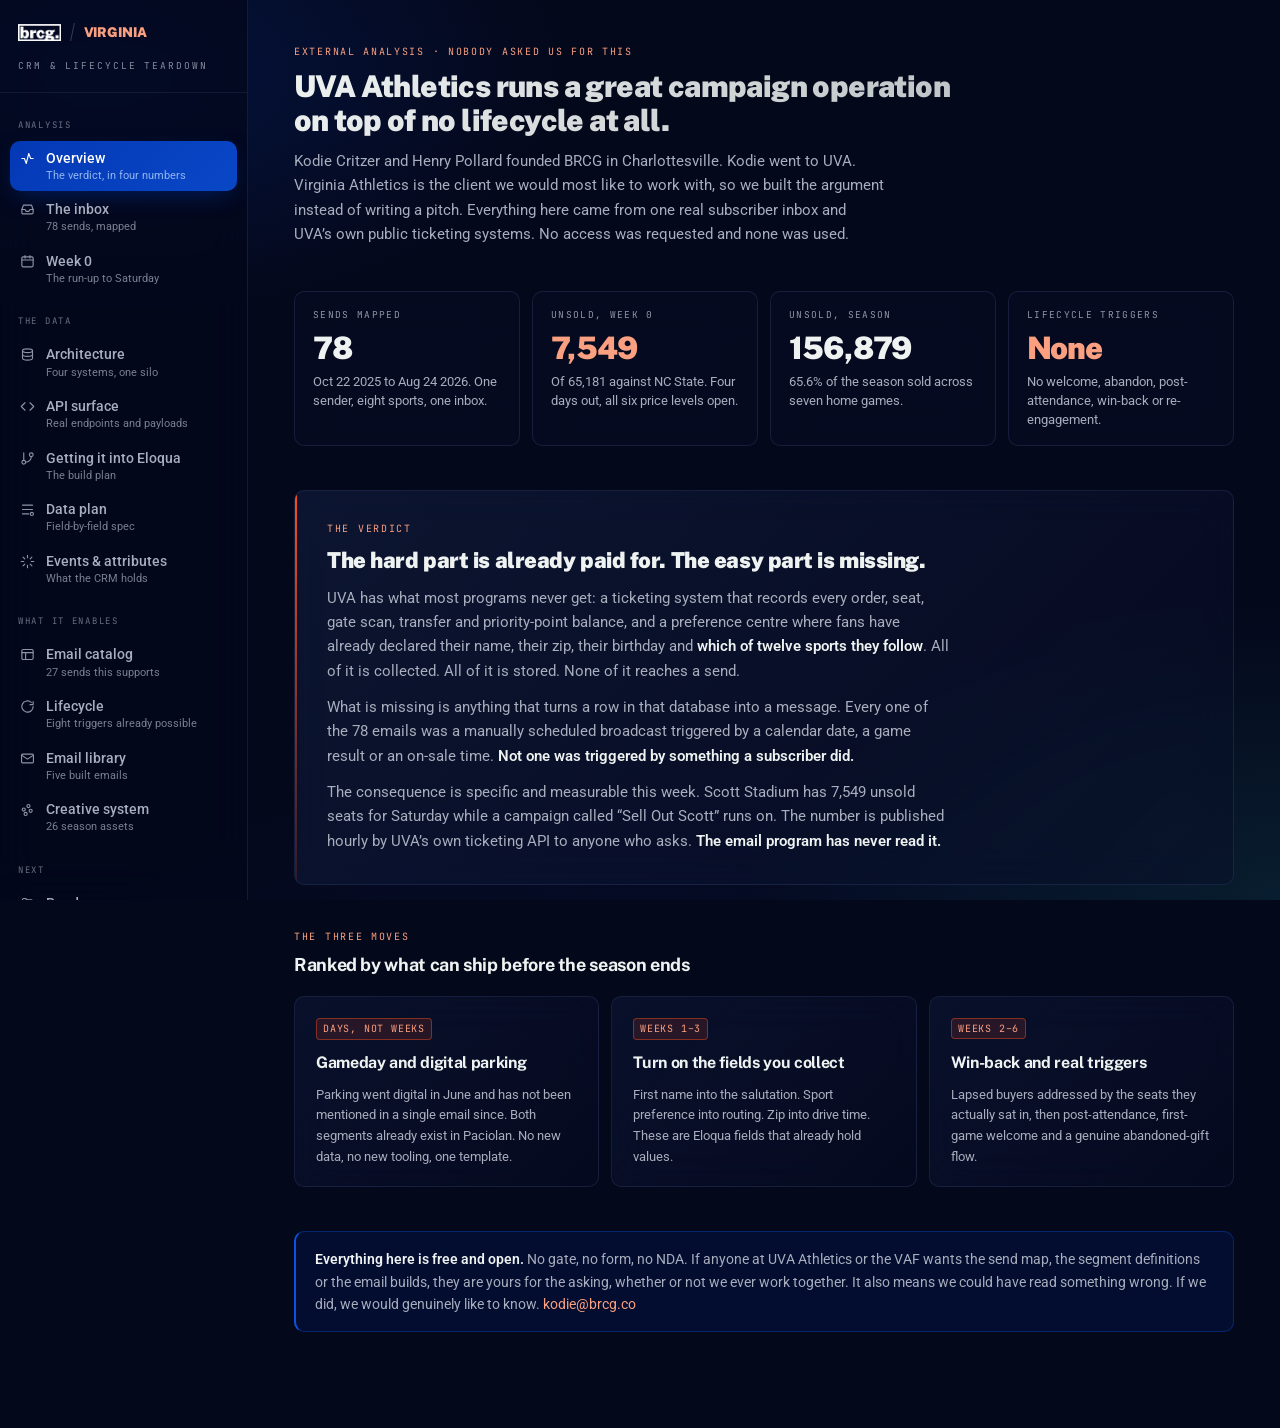
==== commit 477ef5e3: "Recalibrate the creative system to @uvafootball's actual feed The first pass was calibrated to a gen" ====
--- a/index.html
+++ b/index.html
@@ -1653,17 +1653,18 @@
   </div>
 </section><section class="panel" id="p-creative">
   <div class="eyebrow">11 &middot; Creative system</div>
-  <h2 class="ttl">Twenty-two season assets,<br>generated from the ticketing data.</h2>
+  <h2 class="ttl">Twenty-six season assets,<br>calibrated to their actual feed.</h2>
   <p class="lede">
-    The same 1920&times;1080 units UVA ships today, produced by a template system instead of by hand. Change
-    the numbers, re-run, get the new set in about forty seconds. Every mark is the real file. Nothing here
-    draws or re-letters a logo.
+    Matched against what <b>@uvafootball</b> posts rather than a generic sports-graphic idea. Portrait
+    1080&times;1350, cream type on navy, orange wash from the low left, film grain, type anchored to the lower
+    third where a player photo sits in theirs. Every mark is a real file, and the restricted athletics typeface
+    is neither used nor imitated.
   </p>
 
   <div class="grid g4 sec">
-    <div class="stat"><div class="k">Assets in one run</div><div class="v">22</div>
-      <div class="s">7 matchup, 7 urgency, 4 offer, 3 add-on, 1 season slate.</div></div>
-    <div class="stat acc"><div class="k">Rebuild time</div><div class="v">~40s</div>
+    <div class="stat"><div class="k">Assets in one run</div><div class="v">26</div>
+      <div class="s">3 countdown, 7 matchup, 7 urgency, 4 offer, 3 add-on, 1 editorial, 1 slate.</div></div>
+    <div class="stat acc"><div class="k">Rebuild time</div><div class="v">~50s</div>
       <div class="s">One command. Deterministic, so the set is reproducible.</div></div>
     <div class="stat"><div class="k">Logos drawn</div><div class="v">0</div>
       <div class="s">V-Sabre from Paciolan&rsquo;s asset store, opponent marks from UVA&rsquo;s own S3.</div></div>
@@ -1672,22 +1673,52 @@
   </div>
 
   <div class="sec verdict">
-    <div class="eyebrow">Why it matters</div>
-    <h3>A static PNG cannot know the stadium is 11% empty.</h3>
-    <p>UVA&rsquo;s current assets are well made and completely frozen. A designer picks a number, sets it in
-    artwork, and that artwork ships. Which is how a &ldquo;Sell Out Scott&rdquo; graphic runs for seven weeks
-    while <strong>7,549 seats sit unsold</strong>. The creative has no idea.</p>
-    <p>Every unit below is generated from the same endpoints the emails would read. The sellout bar on an
-    urgency asset is the real figure at render time, not a guess baked into a file.
-    <strong>The creative and the ticketing system stop being two separate worlds.</strong></p>
-  </div>
-
-  <div class="sec">
-    <div class="sec-h"><div class="eyebrow">Template 01 &middot; Matchup</div>
+    <div class="eyebrow">The typeface question, answered properly</div>
+    <h3>Their display face is Cavalier, and we are not allowed to use it.</h3>
+    <p>UVA Athletics' display type is <strong>Cavalier</strong>, built by Nike's Global Identity Group in 2020
+    from the geometry of the Rotunda, with custom numerals carrying the edge of a sabre. UVA's own brand site
+    is explicit: <i>&ldquo;Use of the Cavalier typeface is permitted only for units with the Virginia Athletics
+    system.&rdquo;</i></p>
+    <p>So it is not used here and, more importantly, <strong>it is not imitated</strong>. Drawing a lookalike of
+    a bespoke face is the same category of mistake as redrawing a logo.</p>
+    <p>Instead these use the open-source substitutes <strong>UVA publishes themselves</strong>:
+    <span class="fld">Oswald</span> for Franklin Gothic Condensed, <span class="fld">Libre Franklin</span> for
+    Franklin Gothic, <span class="fld">Libre Caslon Text</span> for Adobe Caslon,
+    <span class="fld">Bodoni Moda</span> for Bodoni. In production UVA sets these in Cavalier and nothing about
+    the layout changes. The swap is one line.</p>
+  </div>
+
+  <div class="sec">
+    <div class="sec-h"><div class="eyebrow">Template 01 &middot; Countdown</div>
+      <h3>Their signature format</h3>
+      <p>The giant numeral over DAYS &rsquo;TIL KICKOFF runs all week on their feed. Generated per day rather
+      than made by hand seven times.</p></div>
+    <div class="grid g3">
+      <figure style="margin:0">
+        <img src="creative/countdown-7day.jpg" alt="Countdown &middot; 7 days" loading="lazy"
+             style="width:100%;height:auto;display:block;border-radius:var(--radius);
+                    border:1px solid hsl(var(--border)/.6)">
+        <figcaption class="note" style="margin-top:9px;font-size:12px">Countdown &middot; 7 days</figcaption>
+      </figure>
+      <figure style="margin:0">
+        <img src="creative/countdown-3day.jpg" alt="Countdown &middot; 3 days" loading="lazy"
+             style="width:100%;height:auto;display:block;border-radius:var(--radius);
+                    border:1px solid hsl(var(--border)/.6)">
+        <figcaption class="note" style="margin-top:9px;font-size:12px">Countdown &middot; 3 days</figcaption>
+      </figure>
+      <figure style="margin:0">
+        <img src="creative/countdown-1day.jpg" alt="Countdown &middot; 1 day" loading="lazy"
+             style="width:100%;height:auto;display:block;border-radius:var(--radius);
+                    border:1px solid hsl(var(--border)/.6)">
+        <figcaption class="note" style="margin-top:9px;font-size:12px">Countdown &middot; 1 day</figcaption>
+      </figure></div>
+  </div>
+
+  <div class="sec">
+    <div class="sec-h"><div class="eyebrow">Template 02 &middot; Matchup</div>
       <h3>Game announce, one per home game</h3>
-      <p>Opponent name leads in type with the real mark as support, because the opponent files UVA serves are
-      only 60&times;60 and would not survive being blown up. An honest constraint that reads better than two
-      mismatched logos fighting each other.</p></div>
+      <p>Opponent name leads in type with the real mark as support, because the files UVA serves are only
+      60&times;60 and would not survive being enlarged.</p></div>
     <div class="grid g3">
       <figure style="margin:0">
         <img src="creative/matchup-f01-ncstate.jpg" alt="Matchup &middot; NC State" loading="lazy"
@@ -1710,34 +1741,34 @@
   </div>
 
   <div class="sec">
-    <div class="sec-h"><div class="eyebrow">Template 02 &middot; Urgency</div>
+    <div class="sec-h"><div class="eyebrow">Template 03 &middot; Urgency</div>
       <h3>The one that cannot be made by hand</h3>
-      <p>Seats remaining, percentage sold, and a fill bar, all read live. Regenerate it the morning of a game
-      and it is correct that morning.</p></div>
+      <p>Seats remaining and a fill bar, read live. Regenerate on the morning of a game and it is right that
+      morning.</p></div>
     <div class="grid g3">
       <figure style="margin:0">
-        <img src="creative/urgency-f01-ncstate.jpg" alt="Urgency &middot; NC State &middot; 88.4% sold" loading="lazy"
+        <img src="creative/urgency-f01-ncstate.jpg" alt="NC State &middot; 93.8% sold" loading="lazy"
              style="width:100%;height:auto;display:block;border-radius:var(--radius);
                     border:1px solid hsl(var(--border)/.6)">
-        <figcaption class="note" style="margin-top:9px;font-size:12px">Urgency &middot; NC State &middot; 88.4% sold</figcaption>
+        <figcaption class="note" style="margin-top:9px;font-size:12px">NC State &middot; 93.8% sold</figcaption>
       </figure>
       <figure style="margin:0">
-        <img src="creative/urgency-f02-norfolkstate.jpg" alt="Urgency &middot; Norfolk State &middot; 60.4% sold" loading="lazy"
+        <img src="creative/urgency-f02-norfolkstate.jpg" alt="Norfolk State &middot; 58.8% sold" loading="lazy"
              style="width:100%;height:auto;display:block;border-radius:var(--radius);
                     border:1px solid hsl(var(--border)/.6)">
-        <figcaption class="note" style="margin-top:9px;font-size:12px">Urgency &middot; Norfolk State &middot; 60.4% sold</figcaption>
+        <figcaption class="note" style="margin-top:9px;font-size:12px">Norfolk State &middot; 58.8% sold</figcaption>
       </figure>
       <figure style="margin:0">
-        <img src="creative/urgency-f03-delaware.jpg" alt="Urgency &middot; Delaware &middot; 61.7% sold" loading="lazy"
+        <img src="creative/urgency-f03-delaware.jpg" alt="Delaware &middot; 60.0% sold" loading="lazy"
              style="width:100%;height:auto;display:block;border-radius:var(--radius);
                     border:1px solid hsl(var(--border)/.6)">
-        <figcaption class="note" style="margin-top:9px;font-size:12px">Urgency &middot; Delaware &middot; 61.7% sold</figcaption>
+        <figcaption class="note" style="margin-top:9px;font-size:12px">Delaware &middot; 60.0% sold</figcaption>
       </figure></div>
   </div>
 
   <div class="sec">
-    <div class="sec-h"><div class="eyebrow">Template 03 &middot; Offer</div>
-      <h3>Price-led, using their real published prices</h3></div>
+    <div class="sec-h"><div class="eyebrow">Template 04 &middot; Offer</div>
+      <h3>Price-led, at their real published prices</h3></div>
     <div class="grid g3">
       <figure style="margin:0">
         <img src="creative/offer-mini-plan.jpg" alt="Mini plans &middot; $99" loading="lazy"
@@ -1760,7 +1791,7 @@
   </div>
 
   <div class="sec">
-    <div class="sec-h"><div class="eyebrow">Template 04 &middot; Add-on</div>
+    <div class="sec-h"><div class="eyebrow">Template 05 &middot; Add-on</div>
       <h3>Parking, tailgate, season tickets</h3></div>
     <div class="grid g3">
       <figure style="margin:0">
@@ -1784,44 +1815,30 @@
   </div>
 
   <div class="sec">
-    <div class="sec-h"><div class="eyebrow">Template 05 &middot; Season slate</div>
-      <h3>Every home game, by how full it is</h3>
-      <p>One asset that makes the whole season legible at a glance, and the one most likely to change week to
-      week.</p></div>
-    
+    <div class="sec-h"><div class="eyebrow">Templates 06 and 07</div>
+      <h3>The quiet register, and the whole season</h3>
+      <p>Their feed is not all shouting. The cream Week Zero post shows the range, and the slate makes the
+      season legible in one frame.</p></div>
+    <div class="grid g2">
       <figure style="margin:0">
-        <img src="creative/slate-2026-home.jpg" alt="2026 home slate &middot; 156,879 seats available" loading="lazy"
+        <img src="creative/editorial-week-zero.jpg" alt="Editorial &middot; Week Zero" loading="lazy"
              style="width:100%;height:auto;display:block;border-radius:var(--radius);
                     border:1px solid hsl(var(--border)/.6)">
-        <figcaption class="note" style="margin-top:9px;font-size:12px">2026 home slate &middot; 156,879 seats available</figcaption>
+        <figcaption class="note" style="margin-top:9px;font-size:12px">Editorial &middot; Week Zero</figcaption>
       </figure>
-  </div>
-
-  <div class="sec">
-    <div class="sec-h"><div class="eyebrow">The system</div><h3>How it is put together</h3></div>
-    <div class="grid g3">
-      <div class="card"><div class="eyebrow">Type</div>
-        <p class="note" style="margin-top:10px">Barlow Condensed 900 for statements, Public Sans for body,
-        JetBrains Mono for kickers and numerics. One face shouting, one explaining. Deliberately quieter than
-        the current work, which stacks an outlined display face over a photo with a drop shadow and reads busy
-        at thumbnail size in an inbox.</p></div>
-      <div class="card"><div class="eyebrow">Colour and texture</div>
-        <p class="note" style="margin-top:10px">Navy <code>#232D4B</code>, Cavalier orange
-        <code>#F84C1E</code>, white. Nothing else. A 135&deg; hatch at 4.5% white echoes the texture already in
-        UVA&rsquo;s email header, with two soft orange radials so the navy does not go flat.</p></div>
-      <div class="card"><div class="eyebrow">Structure</div>
-        <p class="note" style="margin-top:10px">Orange bleed bars left and right on every unit, mark top-left,
-        context top-right, footer line at the base. A fan should recognise the family from across a feed
-        without reading a word.</p></div>
-    </div>
-  </div>
-
-  <div class="sec">
-    <div class="banner warn"><b>What this deliberately does not do.</b> These are type, colour and logo
-    compositions. UVA has a real photo library and real photographers, and the right move is to composite their
-    shots into these layouts rather than generate imagery. Synthetic football photography for a real programme
-    would look wrong to anyone who follows the team, and it is the one thing here that would undermine
-    everything else. The layouts already leave room for a photo plate behind the type.</div>
+      <figure style="margin:0">
+        <img src="creative/slate-2026-home.jpg" alt="2026 home slate" loading="lazy"
+             style="width:100%;height:auto;display:block;border-radius:var(--radius);
+                    border:1px solid hsl(var(--border)/.6)">
+        <figcaption class="note" style="margin-top:9px;font-size:12px">2026 home slate</figcaption>
+      </figure></div>
+  </div>
+
+  <div class="sec">
+    <div class="banner warn"><b>What this deliberately does not do.</b> No synthetic photography. UVA has a
+    real photo library and real photographers, and the right move is compositing their shots into these
+    layouts. Generated football imagery for a programme people actually follow would look wrong to anyone who
+    knows the team. The negative space above the type in every unit is exactly where a real photo goes.</div>
   </div>
 </section><section class="panel" id="p-roadmap">
   <div class="eyebrow">12 &middot; Roadmap</div>
